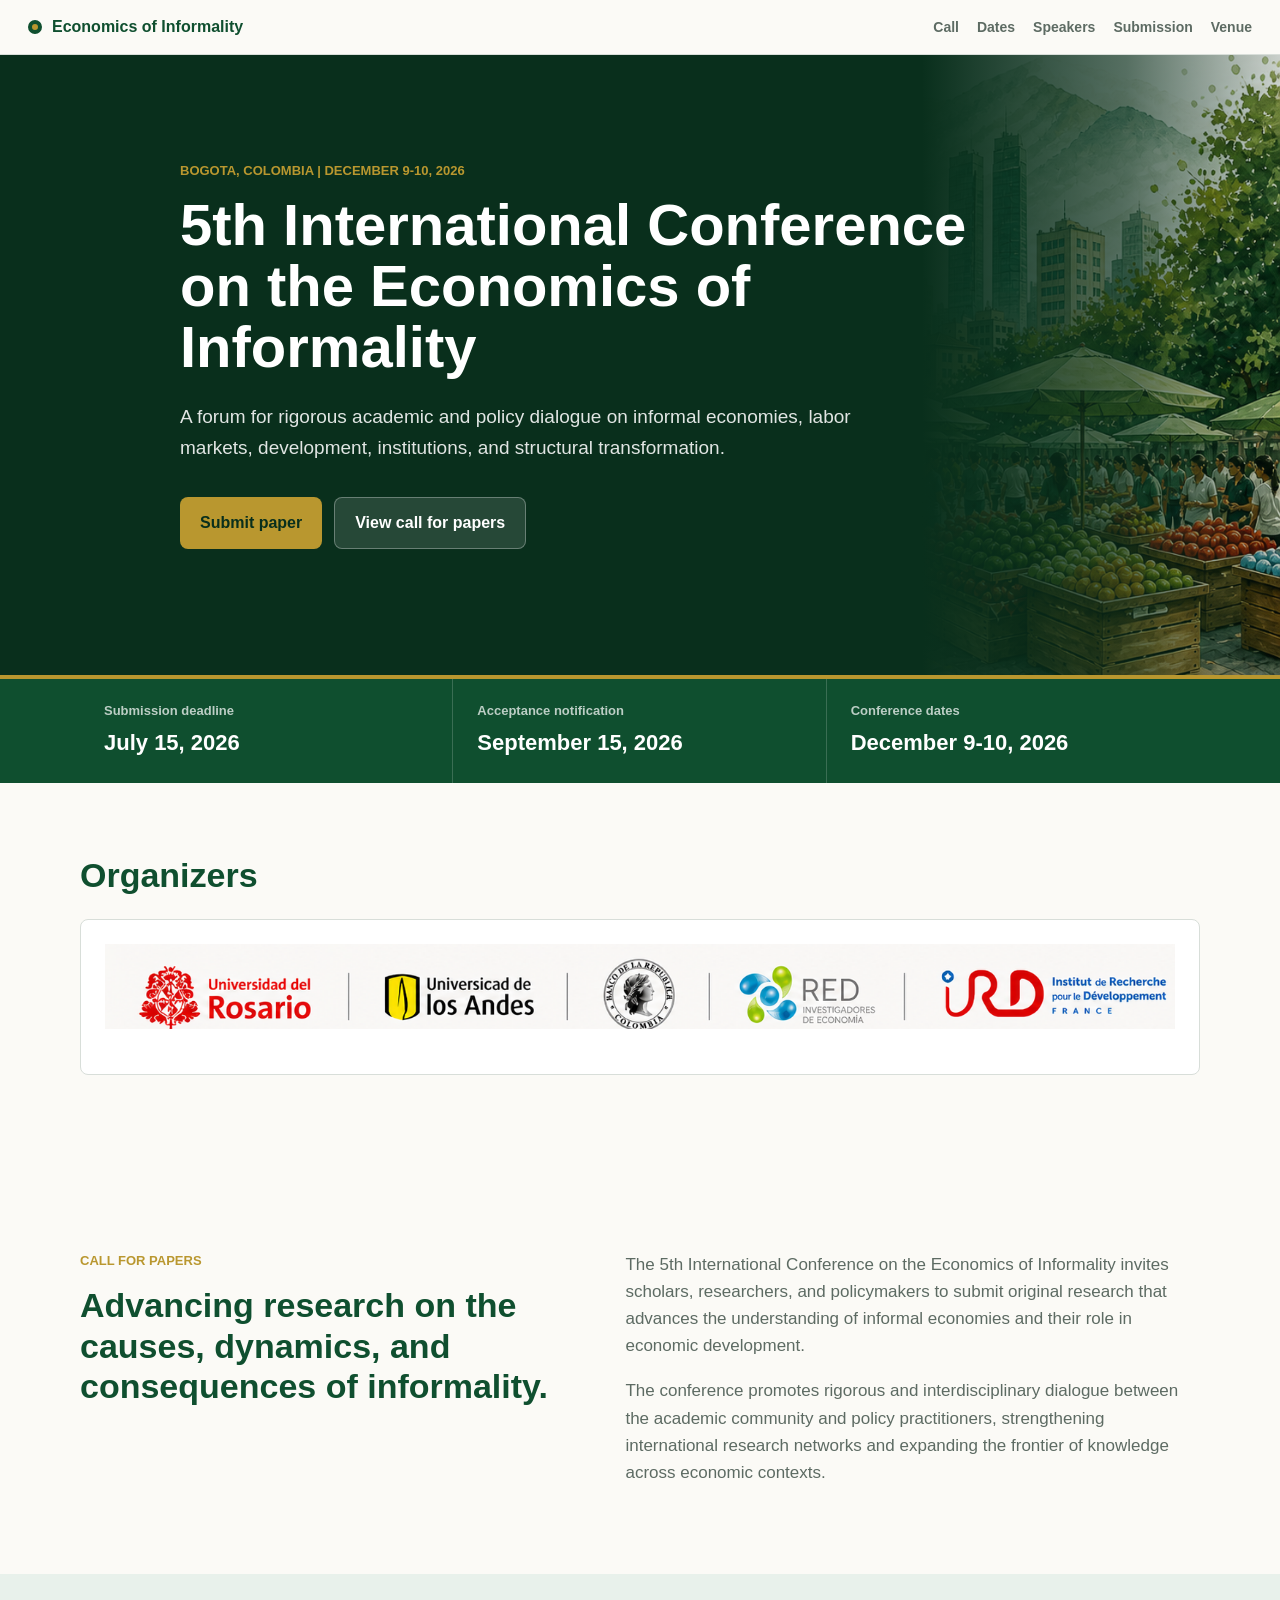
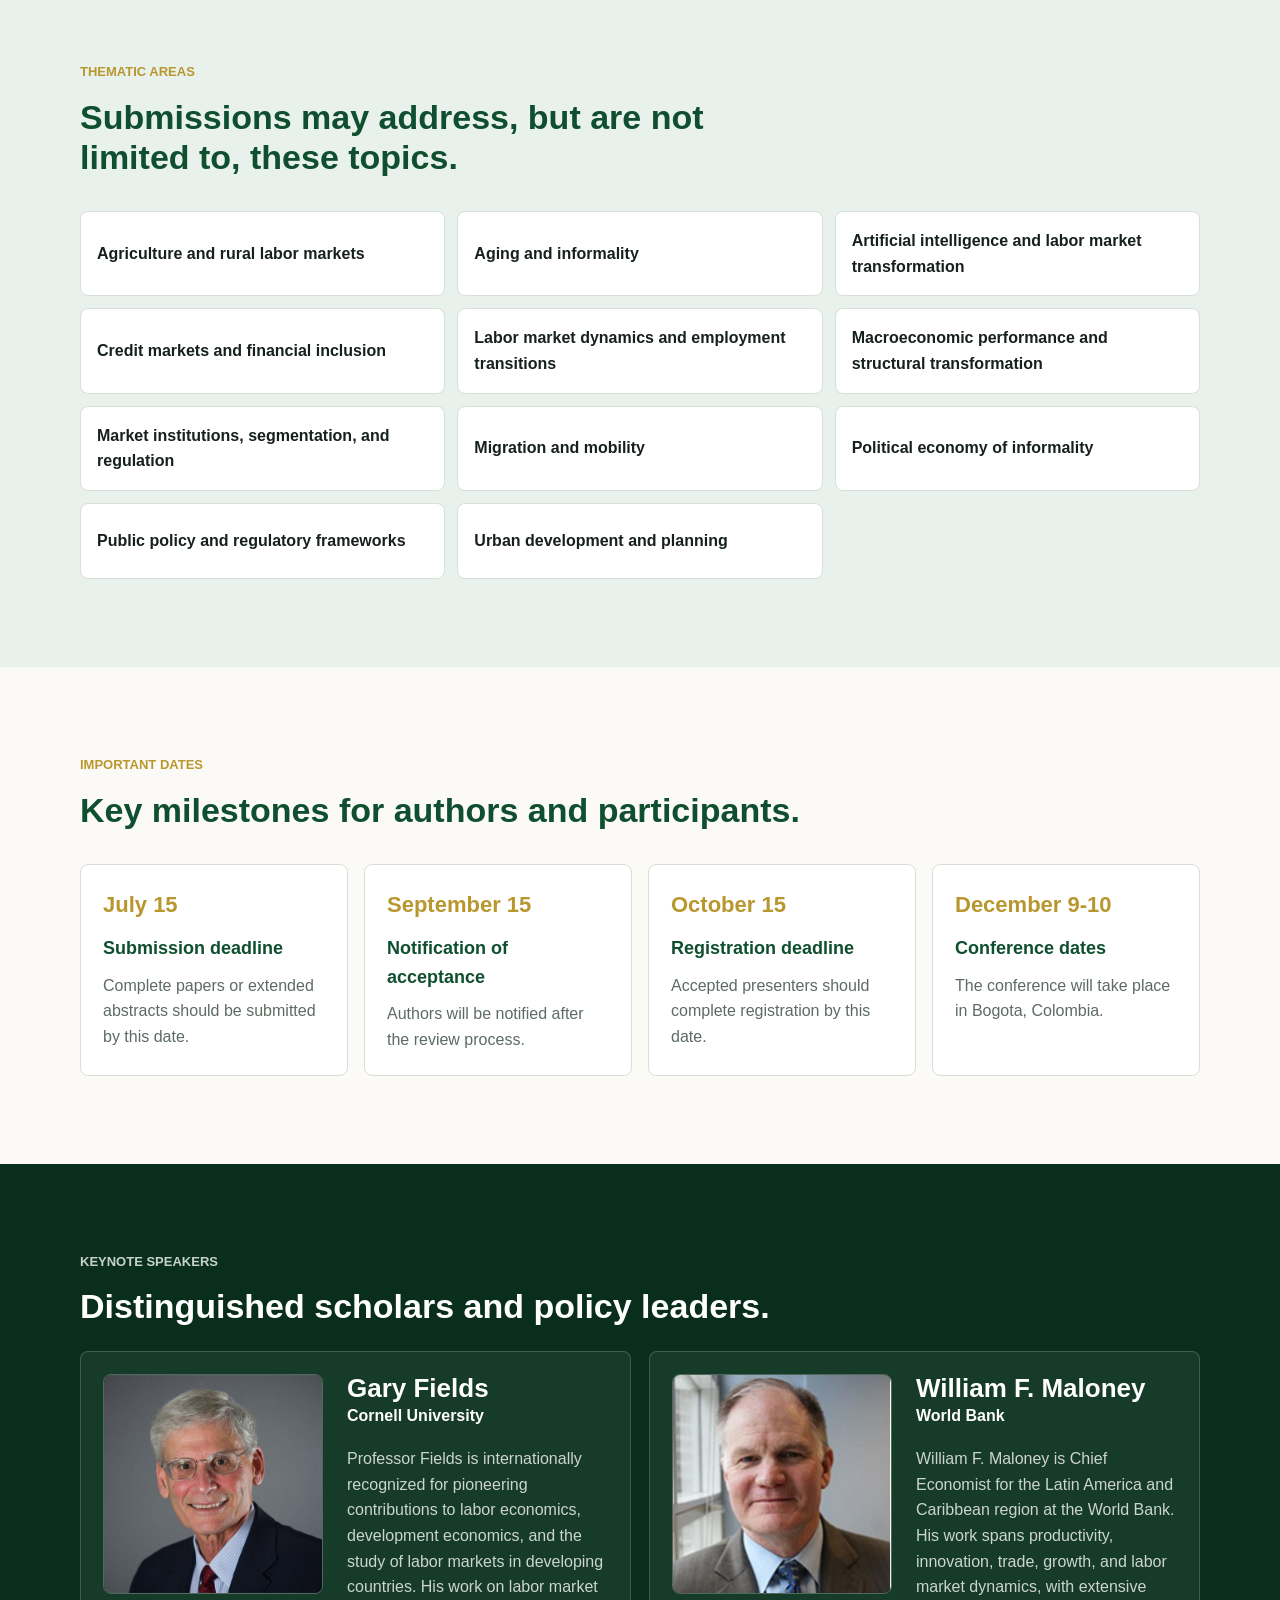
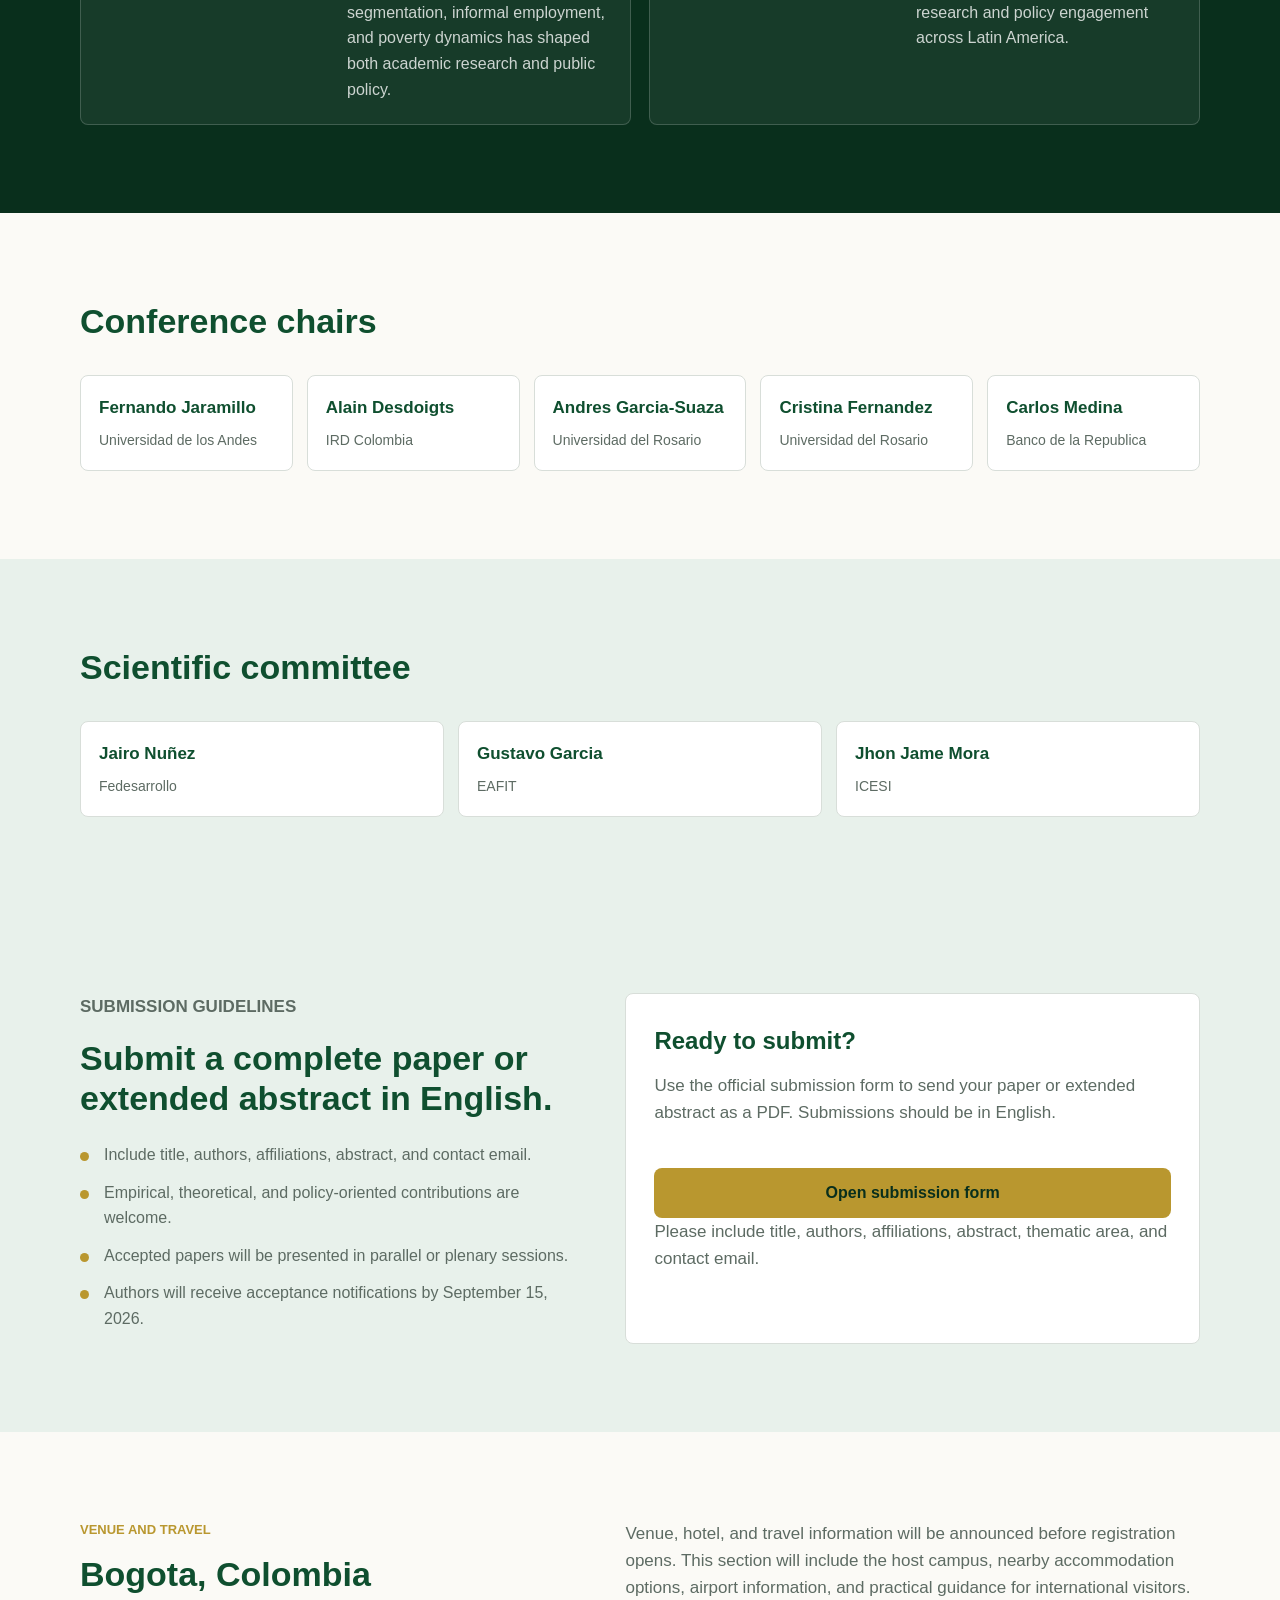
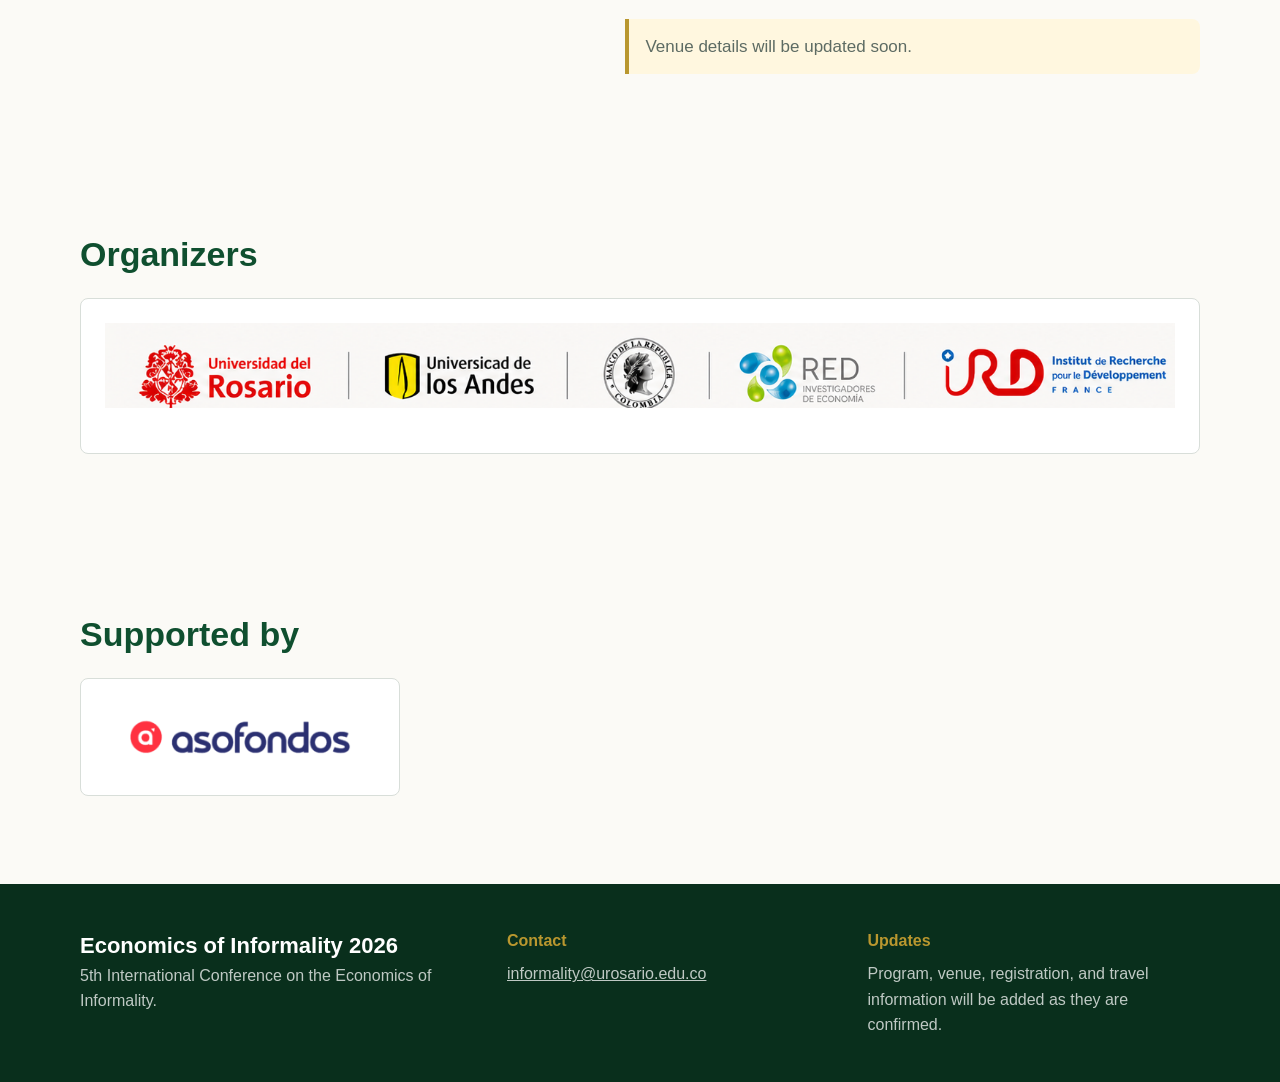
==== index.html @ 8f440fb3 "Update scientific committee" ====
<!doctype html>
<html lang="en">
<head>
  <meta charset="utf-8">
  <meta name="viewport" content="width=device-width, initial-scale=1">
  <title>5th International Conference on the Economics of Informality</title>
  <meta name="description" content="The 5th International Conference on the Economics of Informality will take place in Bogota, Colombia, on December 9-10, 2026. Submissions are open until July 15, 2026.">
  <meta property="og:title" content="5th International Conference on the Economics of Informality">
  <meta property="og:description" content="Bogota, Colombia | December 9-10, 2026 | Submission deadline: July 15, 2026.">
  <meta property="og:type" content="website">
  <meta property="og:image" content="assets/conference-hero.png">
  <link rel="stylesheet" href="styles.css">
</head>
<body>
  <header class="site-header">
    <a class="brand" href="#home" aria-label="Economics of Informality home">
      <span class="brand-mark"></span>
      <span>Economics of Informality</span>
    </a>
    <nav class="site-nav" aria-label="Primary navigation">
      <a href="#call">Call</a>
      <a href="#dates">Dates</a>
      <a href="#keynote">Speakers</a>
      <a href="#submission">Submission</a>
      <a href="#venue">Venue</a>
    </nav>
  </header>

  <main id="home">
    <section class="hero" aria-labelledby="hero-title">
      <img class="hero-image" src="assets/conference-hero.png" alt="Conference visual for the Economics of Informality">
      <div class="hero-overlay"></div>
      <div class="hero-content">
        <p class="eyebrow">Bogota, Colombia | December 9-10, 2026</p>
        <h1 id="hero-title">5th International Conference on the Economics of Informality</h1>
        <p class="hero-copy">A forum for rigorous academic and policy dialogue on informal economies, labor markets, development, institutions, and structural transformation.</p>
        <div class="hero-actions" aria-label="Primary actions">
          <a class="button primary" href="#submission">Submit paper</a>
          <a class="button secondary" href="#call">View call for papers</a>
        </div>
      </div>
    </section>

    <section class="notice-band" aria-label="Submission highlight">
      <div class="container notice-grid">
        <div>
          <strong>Submission deadline</strong>
          <span>July 15, 2026</span>
        </div>
        <div>
          <strong>Acceptance notification</strong>
          <span>September 15, 2026</span>
        </div>
        <div>
          <strong>Conference dates</strong>
          <span>December 9-10, 2026</span>
        </div>
      </div>
    </section>

    <section class="section organizers" aria-labelledby="organizers-title">
      <div class="container">
        <div class="section-heading compact">
          <h2 id="organizers-title">Organizers</h2>
        </div>
        <img src="assets/partner-logos.png" alt="Universidad del Rosario, Universidad de los Andes, Banco de la Republica, RED Investigadores de Economia, and IRD logos">
      </div>
    </section>

    <section class="section" id="call" aria-labelledby="call-title">
      <div class="container two-column">
        <div>
          <p class="section-kicker">Call for papers</p>
          <h2 id="call-title">Advancing research on the causes, dynamics, and consequences of informality.</h2>
        </div>
        <div class="section-copy">
          <p>The 5th International Conference on the Economics of Informality invites scholars, researchers, and policymakers to submit original research that advances the understanding of informal economies and their role in economic development.</p>
          <p>The conference promotes rigorous and interdisciplinary dialogue between the academic community and policy practitioners, strengthening international research networks and expanding the frontier of knowledge across economic contexts.</p>
        </div>
      </div>
    </section>

    <section class="section soft" aria-labelledby="topics-title">
      <div class="container">
        <div class="section-heading">
          <p class="section-kicker">Thematic areas</p>
          <h2 id="topics-title">Submissions may address, but are not limited to, these topics.</h2>
        </div>
        <div class="topic-grid">
          <span>Agriculture and rural labor markets</span>
          <span>Aging and informality</span>
          <span>Artificial intelligence and labor market transformation</span>
          <span>Credit markets and financial inclusion</span>
          <span>Labor market dynamics and employment transitions</span>
          <span>Macroeconomic performance and structural transformation</span>
          <span>Market institutions, segmentation, and regulation</span>
          <span>Migration and mobility</span>
          <span>Political economy of informality</span>
          <span>Public policy and regulatory frameworks</span>
          <span>Urban development and planning</span>
        </div>
      </div>
    </section>

    <section class="section" id="dates" aria-labelledby="dates-title">
      <div class="container">
        <div class="section-heading">
          <p class="section-kicker">Important dates</p>
          <h2 id="dates-title">Key milestones for authors and participants.</h2>
        </div>
        <div class="date-grid">
          <article class="date-card">
            <span>July 15</span>
            <h3>Submission deadline</h3>
            <p>Complete papers or extended abstracts should be submitted by this date.</p>
          </article>
          <article class="date-card">
            <span>September 15</span>
            <h3>Notification of acceptance</h3>
            <p>Authors will be notified after the review process.</p>
          </article>
          <article class="date-card">
            <span>October 15</span>
            <h3>Registration deadline</h3>
            <p>Accepted presenters should complete registration by this date.</p>
          </article>
          <article class="date-card">
            <span>December 9-10</span>
            <h3>Conference dates</h3>
            <p>The conference will take place in Bogota, Colombia.</p>
          </article>
        </div>
      </div>
    </section>

    <section class="section split-band" id="keynote" aria-labelledby="keynote-title">
      <div class="container">
        <div class="section-heading compact">
          <p class="section-kicker">Keynote speakers</p>
          <h2 id="keynote-title">Distinguished scholars and policy leaders.</h2>
        </div>
        <div class="speaker-grid">
          <article class="speaker-card">
            <img src="assets/gary-fields.jpg" alt="Professor Gary Fields">
            <div>
              <h3>Gary Fields</h3>
              <p class="role">Cornell University</p>
              <p>Professor Fields is internationally recognized for pioneering contributions to labor economics, development economics, and the study of labor markets in developing countries. His work on labor market segmentation, informal employment, and poverty dynamics has shaped both academic research and public policy.</p>
            </div>
          </article>
          <article class="speaker-card">
            <img src="assets/william-maloney.jpg" alt="William F. Maloney">
            <div>
              <h3>William F. Maloney</h3>
              <p class="role">World Bank</p>
              <p>William F. Maloney is Chief Economist for the Latin America and Caribbean region at the World Bank. His work spans productivity, innovation, trade, growth, and labor market dynamics, with extensive research and policy engagement across Latin America.</p>
            </div>
          </article>
        </div>
      </div>
    </section>

    <section class="section" aria-labelledby="chairs-title">
      <div class="container">
        <div class="section-heading">
          <h2 id="chairs-title">Conference chairs</h2>
        </div>
        <div class="chair-grid">
          <article>
            <h3>Fernando Jaramillo</h3>
            <p>Universidad de los Andes</p>
          </article>
          <article>
            <h3>Alain Desdoigts</h3>
            <p>IRD Colombia</p>
          </article>
          <article>
            <h3>Andres Garcia-Suaza</h3>
            <p>Universidad del Rosario</p>
          </article>
          <article>
            <h3>Cristina Fernandez</h3>
            <p>Universidad del Rosario</p>
          </article>
          <article>
            <h3>Carlos Medina</h3>
            <p>Banco de la Republica</p>
          </article>
        </div>
      </div>
    </section>

    <section class="section soft" aria-labelledby="committee-title">
      <div class="container">
        <div class="section-heading">
          <h2 id="committee-title">Scientific committee</h2>
        </div>
        <div class="committee-grid">
          <article>
            <h3>Jairo Nuñez</h3>
            <p>Fedesarrollo</p>
          </article>
          <article>
            <h3>Gustavo Garcia</h3>
            <p>EAFIT</p>
          </article>
          <article>
            <h3>Jhon Jame Mora</h3>
            <p>ICESI</p>
          </article>
        </div>
      </div>
    </section>

    <section class="section soft" id="submission" aria-labelledby="submission-title">
      <div class="container submission-layout">
        <div>
          <p class="section-kicker">Submission guidelines</p>
          <h2 id="submission-title">Submit a complete paper or extended abstract in English.</h2>
          <ul class="check-list">
            <li>Include title, authors, affiliations, abstract, and contact email.</li>
            <li>Empirical, theoretical, and policy-oriented contributions are welcome.</li>
            <li>Accepted papers will be presented in parallel or plenary sessions.</li>
            <li>Authors will receive acceptance notifications by September 15, 2026.</li>
          </ul>
        </div>
        <aside class="submission-panel" aria-label="Submission action">
          <h3>Ready to submit?</h3>
          <p>Use the official submission form to send your paper or extended abstract as a PDF. Submissions should be in English.</p>
          <a class="button primary full" href="https://docs.google.com/forms/d/1aDViVKbEk7ltUBJWR23Qt0Rd3WoLeyf25142Pcir6sg/viewform" target="_blank" rel="noopener">Open submission form</a>
          <p class="submission-note">Please include title, authors, affiliations, abstract, thematic area, and contact email.</p>
        </aside>
      </div>
    </section>

    <section class="section" id="venue" aria-labelledby="venue-title">
      <div class="container two-column">
        <div>
          <p class="section-kicker">Venue and travel</p>
          <h2 id="venue-title">Bogota, Colombia</h2>
        </div>
        <div class="section-copy">
          <p>Venue, hotel, and travel information will be announced before registration opens. This section will include the host campus, nearby accommodation options, airport information, and practical guidance for international visitors.</p>
          <p class="launch-note">Venue details will be updated soon.</p>
        </div>
      </div>
    </section>

    <section class="section organizers" aria-labelledby="organizers-footer-title">
      <div class="container">
        <div class="section-heading compact">
          <h2 id="organizers-footer-title">Organizers</h2>
        </div>
        <img src="assets/partner-logos.png" alt="Universidad del Rosario, Universidad de los Andes, Banco de la Republica, RED Investigadores de Economia, and IRD logos">
      </div>
    </section>

    <section class="section partners" aria-labelledby="partners-title">
      <div class="container">
        <div class="section-heading compact">
          <h2 id="partners-title">Supported by</h2>
        </div>
        <div class="support-logo">
          <img src="assets/asofondos.png" alt="Asofondos logo">
        </div>
      </div>
    </section>
  </main>

  <footer class="site-footer">
    <div class="container footer-grid">
      <div>
        <h2>Economics of Informality 2026</h2>
        <p>5th International Conference on the Economics of Informality.</p>
      </div>
      <div>
        <strong>Contact</strong>
        <p><a href="mailto:informality@urosario.edu.co">informality@urosario.edu.co</a></p>
      </div>
      <div>
        <strong>Updates</strong>
        <p>Program, venue, registration, and travel information will be added as they are confirmed.</p>
      </div>
    </div>
  </footer>
</body>
</html>
---- styles.css ----
:root {
  --green: #0f4f2f;
  --green-dark: #092f1c;
  --green-soft: #e8f1eb;
  --gold: #b9972f;
  --ink: #17211b;
  --muted: #5d6b63;
  --paper: #fbfaf6;
  --white: #ffffff;
  --line: #d8ded9;
  --blue: #234f68;
}

*,
*::before,
*::after {
  box-sizing: border-box;
}

html {
  scroll-behavior: smooth;
}

body {
  margin: 0;
  font-family: Arial, Helvetica, sans-serif;
  background: var(--paper);
  color: var(--ink);
  line-height: 1.6;
}

img {
  max-width: 100%;
  display: block;
}

a {
  color: inherit;
}

.container {
  width: min(1120px, calc(100% - 40px));
  margin: 0 auto;
}

.site-header {
  position: sticky;
  top: 0;
  z-index: 10;
  display: flex;
  justify-content: space-between;
  align-items: center;
  gap: 24px;
  padding: 14px 28px;
  background: rgba(251, 250, 246, 0.96);
  border-bottom: 1px solid var(--line);
  backdrop-filter: blur(14px);
}

.brand {
  display: inline-flex;
  align-items: center;
  gap: 10px;
  font-weight: 800;
  text-decoration: none;
  color: var(--green);
}

.brand-mark {
  width: 14px;
  height: 14px;
  background: var(--gold);
  border: 4px solid var(--green);
  border-radius: 50%;
}

.site-nav {
  display: flex;
  flex-wrap: wrap;
  justify-content: flex-end;
  gap: 18px;
  font-size: 14px;
  font-weight: 700;
  color: var(--muted);
}

.site-nav a {
  text-decoration: none;
}

.site-nav a:hover {
  color: var(--green);
}

.hero {
  position: relative;
  min-height: 620px;
  display: flex;
  align-items: center;
  overflow: hidden;
  background: var(--green-dark);
}

.hero-image,
.hero-overlay {
  position: absolute;
  inset: 0;
  width: 100%;
  height: 100%;
}

.hero-image {
  object-fit: cover;
  object-position: right center;
  left: auto;
  width: 48%;
  opacity: 0.94;
}

.hero-overlay {
  background: linear-gradient(90deg, rgba(9, 47, 28, 1) 0%, rgba(9, 47, 28, 1) 72%, rgba(9, 47, 28, 0.66) 88%, rgba(9, 47, 28, 0.14) 100%);
}

.hero-content {
  position: relative;
  width: min(920px, calc(100% - 40px));
  margin: 0 auto;
  color: var(--white);
  padding: 76px 0 96px;
}

.eyebrow,
.section-kicker {
  margin: 0 0 14px;
  color: var(--gold);
  font-size: 13px;
  font-weight: 800;
  text-transform: uppercase;
}

.hero h1 {
  max-width: 820px;
  margin: 0;
  font-size: 58px;
  line-height: 1.05;
  font-weight: 900;
}

.hero-copy {
  max-width: 680px;
  margin: 24px 0 0;
  font-size: 19px;
  color: rgba(255, 255, 255, 0.88);
}

.hero-actions {
  display: flex;
  flex-wrap: wrap;
  gap: 12px;
  margin-top: 34px;
}

.button {
  display: inline-flex;
  justify-content: center;
  align-items: center;
  min-height: 46px;
  padding: 12px 20px;
  border-radius: 8px;
  font-weight: 800;
  text-decoration: none;
}

.button.primary {
  background: var(--gold);
  color: var(--green-dark);
}

.button.secondary {
  background: rgba(255, 255, 255, 0.12);
  color: var(--white);
  border: 1px solid rgba(255, 255, 255, 0.3);
}

.button.full {
  width: 100%;
}

.notice-band {
  background: var(--green);
  color: var(--white);
  border-top: 4px solid var(--gold);
}

.notice-grid {
  display: grid;
  grid-template-columns: repeat(3, 1fr);
}

.notice-grid div {
  padding: 22px 24px;
  border-right: 1px solid rgba(255, 255, 255, 0.18);
}

.notice-grid div:last-child {
  border-right: 0;
}

.notice-grid strong,
.notice-grid span {
  display: block;
}

.notice-grid strong {
  font-size: 13px;
  color: rgba(255, 255, 255, 0.72);
}

.notice-grid span {
  margin-top: 4px;
  font-size: 22px;
  font-weight: 900;
}

.section {
  padding: 88px 0;
}

.section.soft {
  background: var(--green-soft);
}

.two-column,
.submission-layout {
  display: grid;
  grid-template-columns: minmax(0, 0.92fr) minmax(0, 1.08fr);
  gap: 56px;
  align-items: start;
}

.section h2 {
  margin: 0;
  color: var(--green);
  font-size: 34px;
  line-height: 1.18;
}

.section-copy p,
.submission-layout p {
  margin: 0 0 18px;
  color: var(--muted);
  font-size: 17px;
}

.section-copy p:last-child,
.submission-layout p:last-child {
  margin-bottom: 0;
}

.section-heading {
  max-width: 720px;
  margin-bottom: 34px;
}

.section-heading.compact {
  margin-bottom: 24px;
}

.topic-grid {
  display: grid;
  grid-template-columns: repeat(3, 1fr);
  gap: 12px;
}

.topic-grid span,
.chair-grid article,
.committee-grid article,
.date-card,
.submission-panel {
  background: var(--white);
  border: 1px solid var(--line);
  border-radius: 8px;
}

.topic-grid span {
  min-height: 76px;
  display: flex;
  align-items: center;
  padding: 16px;
  font-weight: 700;
}

.date-grid {
  display: grid;
  grid-template-columns: repeat(4, 1fr);
  gap: 16px;
}

.date-card {
  padding: 22px;
}

.date-card span {
  display: block;
  color: var(--gold);
  font-size: 22px;
  font-weight: 900;
}

.date-card h3 {
  margin: 12px 0 10px;
  color: var(--green);
  font-size: 18px;
}

.date-card p {
  margin: 0;
  color: var(--muted);
}

.split-band {
  background: var(--green-dark);
  color: var(--white);
}

.split-band h2,
.split-band .role {
  color: var(--white);
}

.split-band p {
  color: rgba(255, 255, 255, 0.78);
}

.role {
  margin: 8px 0 20px;
  color: var(--blue);
  font-weight: 800;
}

.speaker-grid {
  display: grid;
  grid-template-columns: repeat(2, 1fr);
  gap: 18px;
}

.speaker-card {
  display: grid;
  grid-template-columns: 220px minmax(0, 1fr);
  gap: 24px;
  align-items: start;
  padding: 22px;
  border: 1px solid rgba(255, 255, 255, 0.18);
  border-radius: 8px;
  background: rgba(255, 255, 255, 0.06);
}

.speaker-card img {
  width: 100%;
  aspect-ratio: 1;
  object-fit: cover;
  border-radius: 8px;
  border: 1px solid rgba(255, 255, 255, 0.24);
}

.speaker-card h3 {
  margin: 0;
  color: var(--white);
  font-size: 26px;
  line-height: 1.12;
}

.speaker-card p {
  margin: 0 0 18px;
  color: rgba(255, 255, 255, 0.78);
  font-size: 16px;
}

.speaker-card p:last-child {
  margin-bottom: 0;
}

.chair-grid {
  display: grid;
  grid-template-columns: repeat(5, 1fr);
  gap: 14px;
}

.committee-grid {
  display: grid;
  grid-template-columns: repeat(3, 1fr);
  gap: 14px;
}

.chair-grid article,
.committee-grid article {
  padding: 18px;
}

.chair-grid h3,
.committee-grid h3 {
  margin: 0 0 8px;
  color: var(--green);
  font-size: 17px;
}

.chair-grid p,
.committee-grid p {
  margin: 0;
  color: var(--muted);
  font-size: 14px;
}

.check-list {
  margin: 24px 0 0;
  padding: 0;
  list-style: none;
}

.check-list li {
  position: relative;
  padding-left: 24px;
  margin-bottom: 12px;
  color: var(--muted);
}

.check-list li::before {
  content: "";
  position: absolute;
  left: 0;
  top: 10px;
  width: 9px;
  height: 9px;
  background: var(--gold);
  border-radius: 50%;
}

.submission-panel {
  padding: 28px;
  align-self: stretch;
}

.submission-panel h3 {
  margin: 0 0 12px;
  color: var(--green);
  font-size: 24px;
}

.submission-panel .button {
  margin-top: 24px;
}

.submission-note {
  margin-top: 16px;
  font-size: 14px;
  color: var(--muted);
}

.launch-note {
  padding: 14px 16px;
  background: #fff7df;
  border-left: 4px solid var(--gold);
  border-radius: 0 8px 8px 0;
  color: #694f13;
}

.organizers,
.partners {
  padding-top: 72px;
}

.organizers img,
.partners img {
  width: 100%;
  border: 1px solid var(--line);
  border-radius: 8px;
  background: var(--white);
  padding: 24px;
}

.support-logo {
  width: min(320px, 100%);
  border: 1px solid var(--line);
  border-radius: 8px;
  background: var(--white);
  padding: 24px 30px;
}

.support-logo img {
  width: 100%;
  border: 0;
  padding: 0;
}

.site-footer {
  background: var(--green-dark);
  color: var(--white);
  padding: 44px 0;
}

.footer-grid {
  display: grid;
  grid-template-columns: 1.2fr 1fr 1fr;
  gap: 28px;
}

.site-footer h2,
.site-footer p {
  margin: 0;
}

.site-footer h2 {
  font-size: 22px;
}

.site-footer strong {
  display: block;
  margin-bottom: 8px;
  color: var(--gold);
}

.site-footer p {
  color: rgba(255, 255, 255, 0.74);
}

@media (max-width: 900px) {
  .site-header {
    align-items: flex-start;
    flex-direction: column;
  }

  .site-nav {
    justify-content: flex-start;
  }

  .hero {
    min-height: 570px;
  }

  .hero-image {
    width: 100%;
    opacity: 0.38;
  }

  .hero-overlay {
    background: rgba(9, 47, 28, 0.86);
  }

  .hero h1 {
    font-size: 42px;
  }

  .two-column,
  .submission-layout,
  .footer-grid {
    grid-template-columns: 1fr;
  }

  .notice-grid,
  .date-grid,
  .topic-grid,
  .speaker-grid,
  .committee-grid,
  .chair-grid {
    grid-template-columns: repeat(2, 1fr);
  }
}

@media (max-width: 620px) {
  .container,
  .hero-content {
    width: min(100% - 28px, 1120px);
  }

  .site-header {
    padding: 12px 14px;
  }

  .site-nav {
    gap: 11px;
    font-size: 13px;
  }

  .hero {
    min-height: 600px;
  }

  .hero h1 {
    font-size: 34px;
  }

  .hero-copy {
    font-size: 17px;
  }

  .hero-actions,
  .button {
    width: 100%;
  }

  .section {
    padding: 60px 0;
  }

  .section h2 {
    font-size: 28px;
  }

  .notice-grid,
  .date-grid,
  .topic-grid,
  .speaker-grid,
  .committee-grid,
  .chair-grid {
    grid-template-columns: 1fr;
  }

  .speaker-card {
    grid-template-columns: 1fr;
  }

  .notice-grid div {
    border-right: 0;
    border-bottom: 1px solid rgba(255, 255, 255, 0.18);
  }

  .notice-grid div:last-child {
    border-bottom: 0;
  }
}
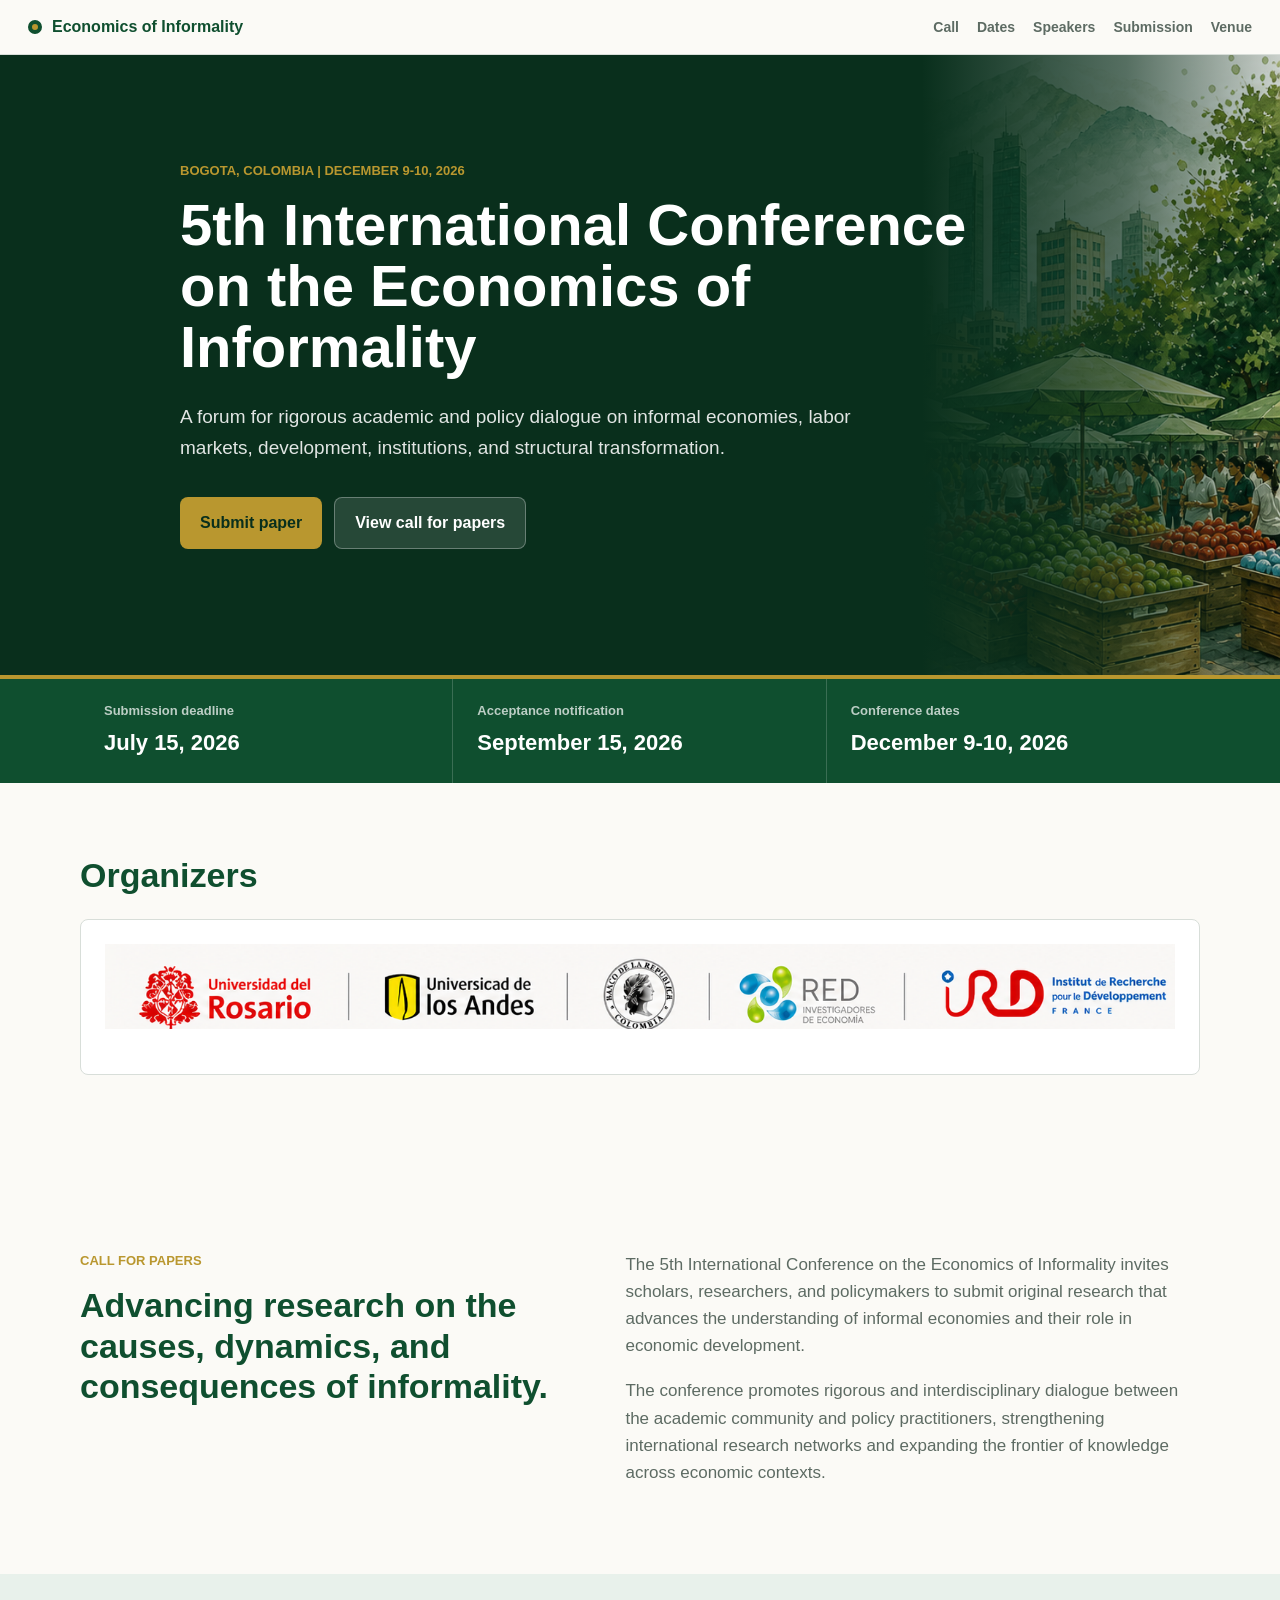
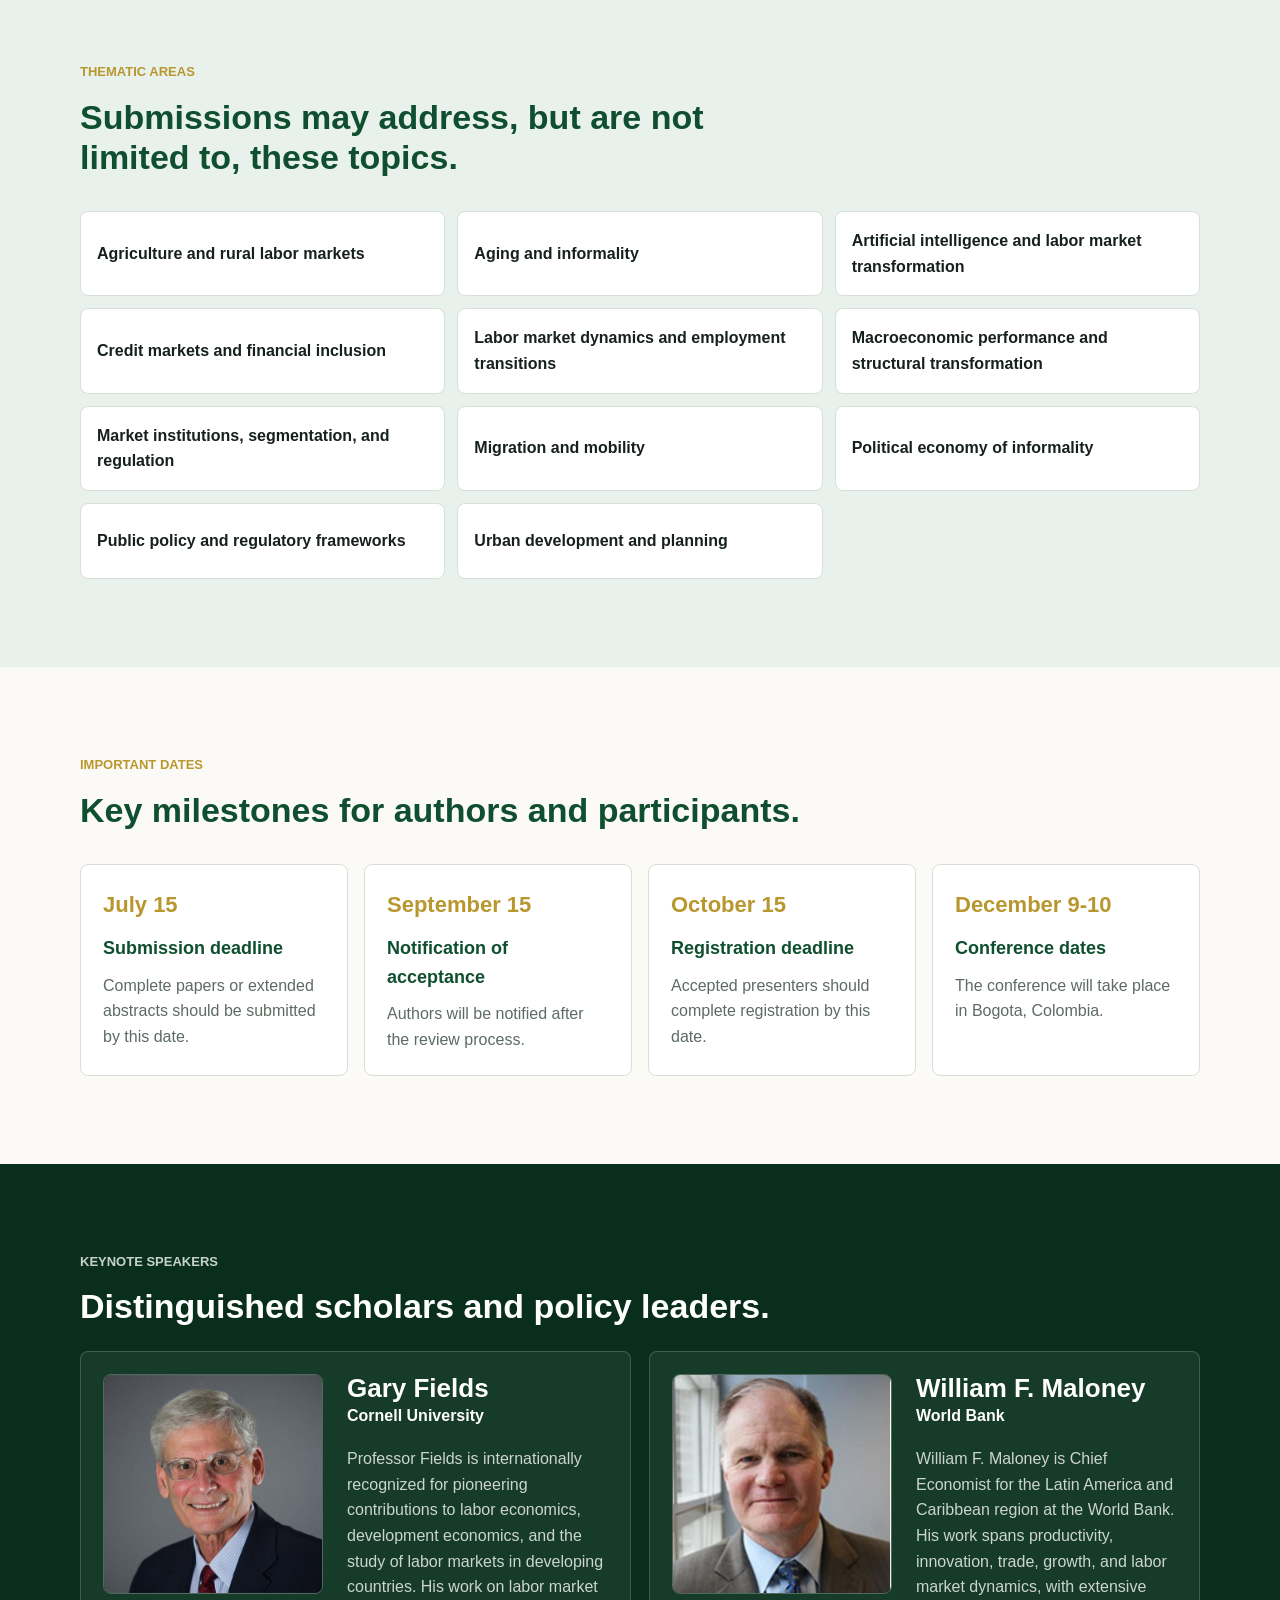
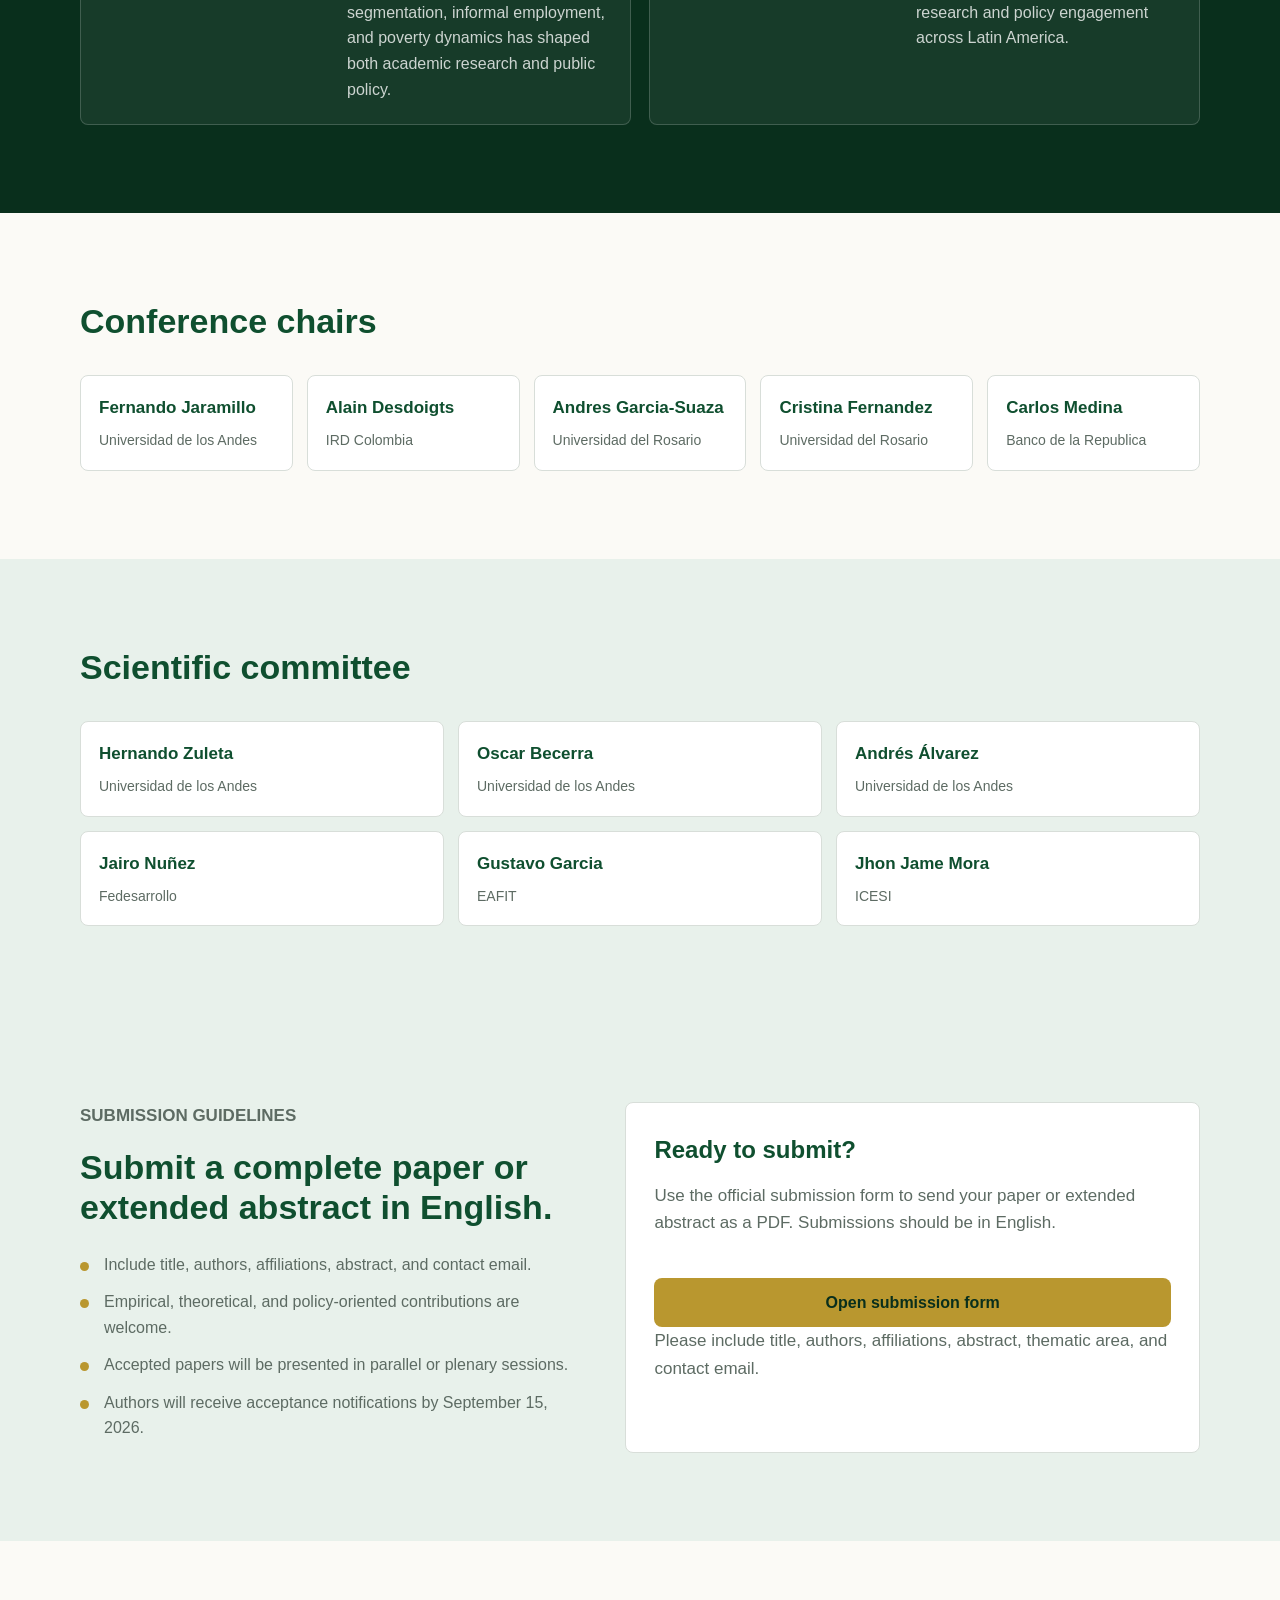
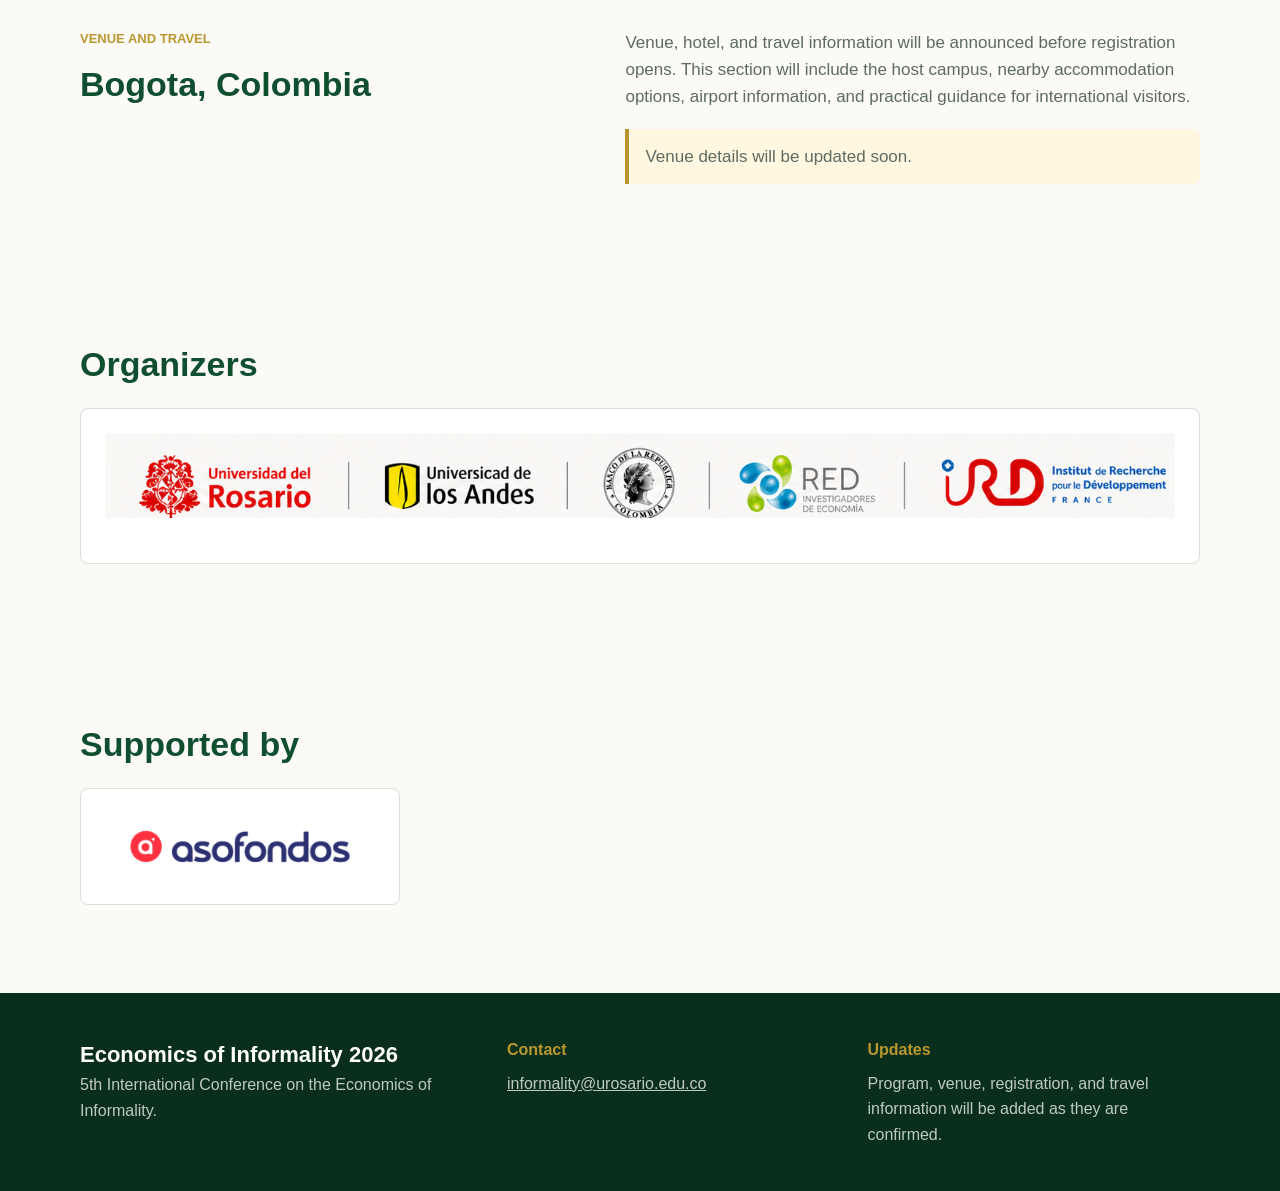
==== commit b0d451e2: "Keep existing scientific committee members" ====
--- a/index.html
+++ b/index.html
@@ -197,6 +197,18 @@
         </div>
         <div class="committee-grid">
           <article>
+            <h3>Hernando Zuleta</h3>
+            <p>Universidad de los Andes</p>
+          </article>
+          <article>
+            <h3>Oscar Becerra</h3>
+            <p>Universidad de los Andes</p>
+          </article>
+          <article>
+            <h3>Andrés Álvarez</h3>
+            <p>Universidad de los Andes</p>
+          </article>
+          <article>
             <h3>Jairo Nuñez</h3>
             <p>Fedesarrollo</p>
           </article>
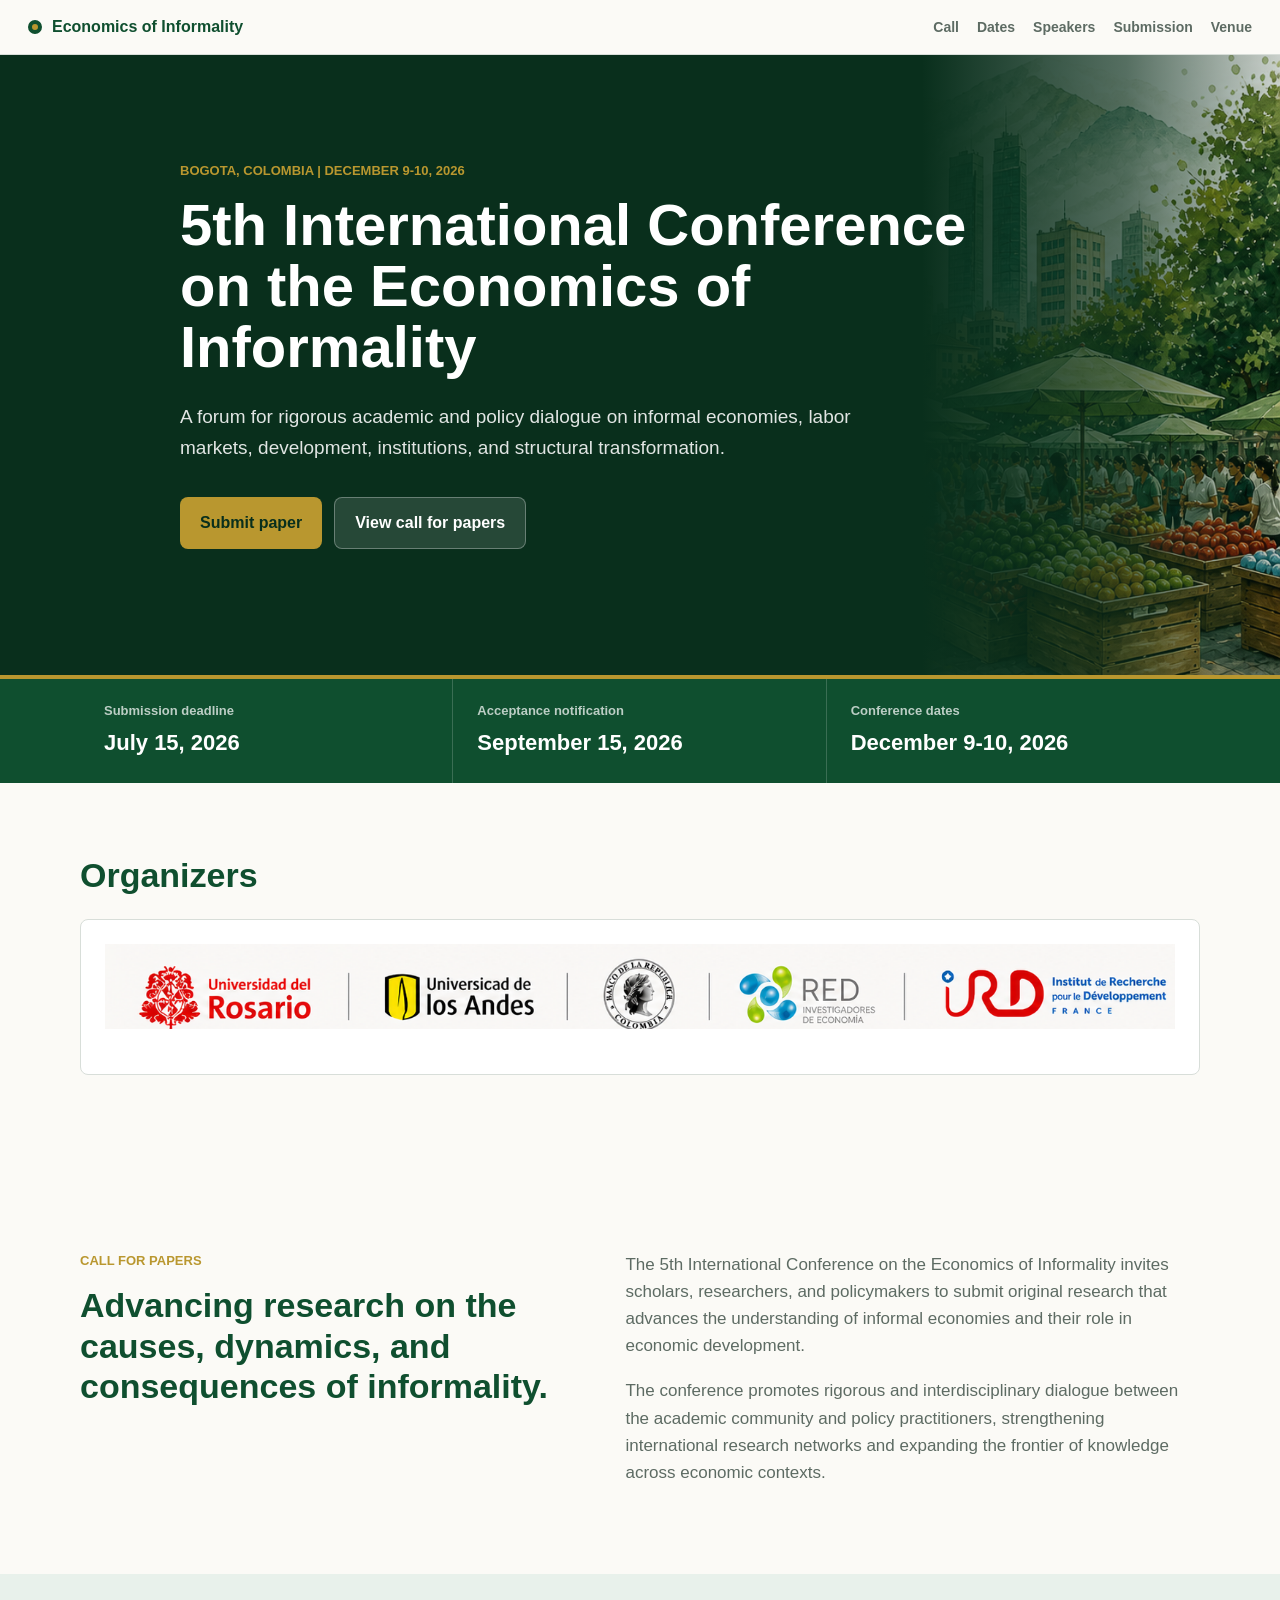
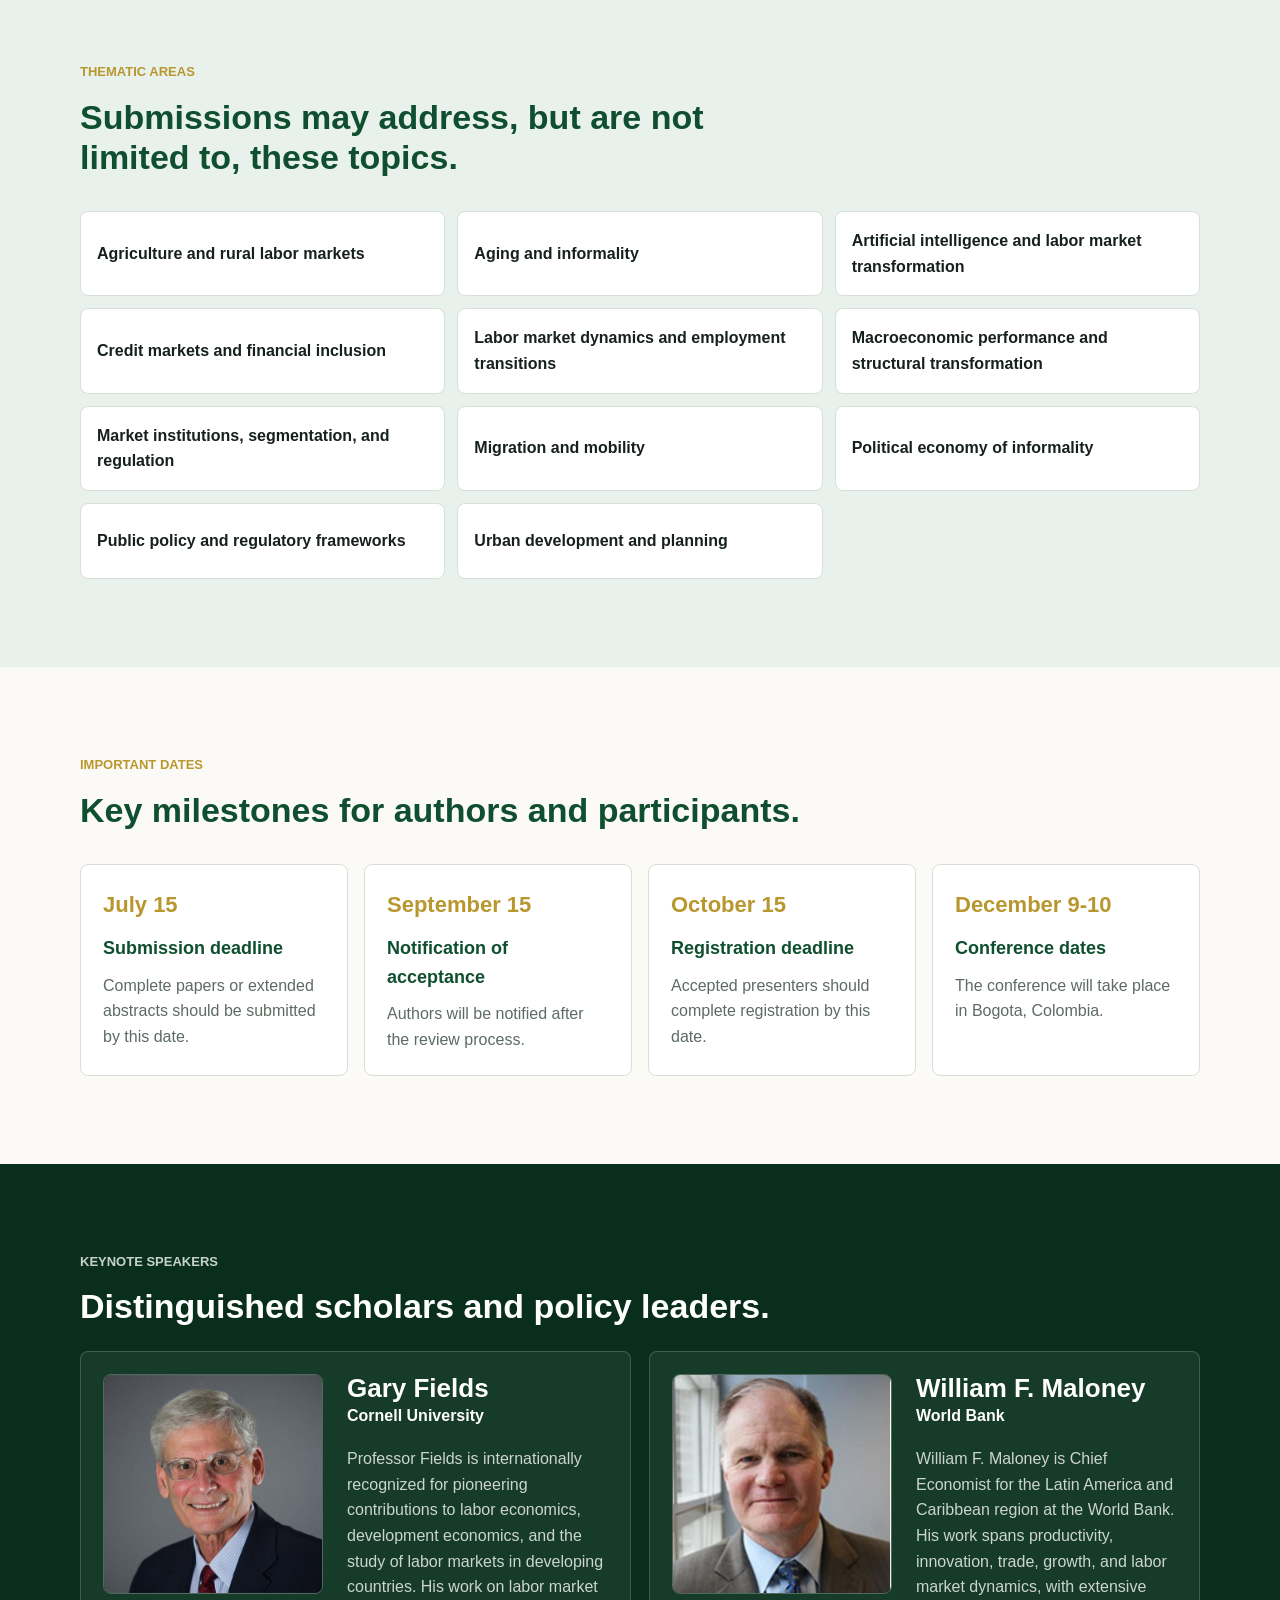
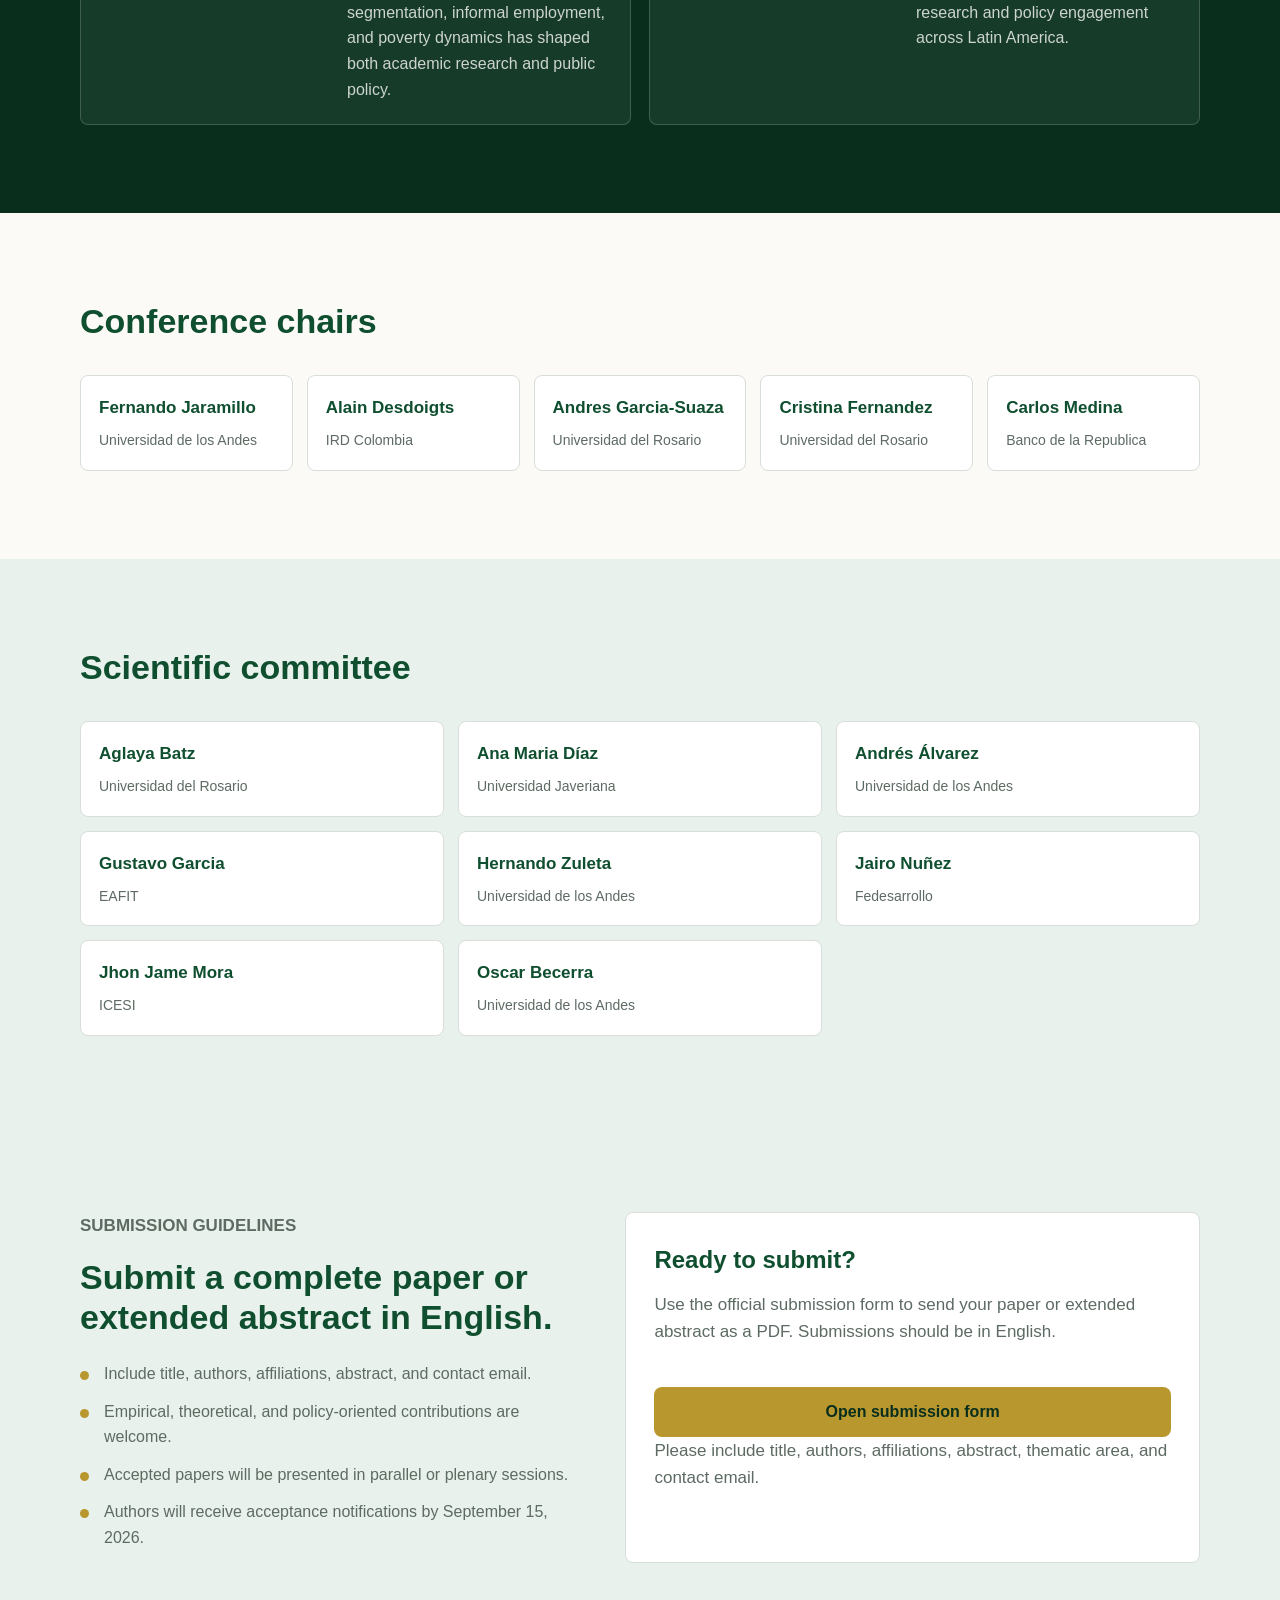
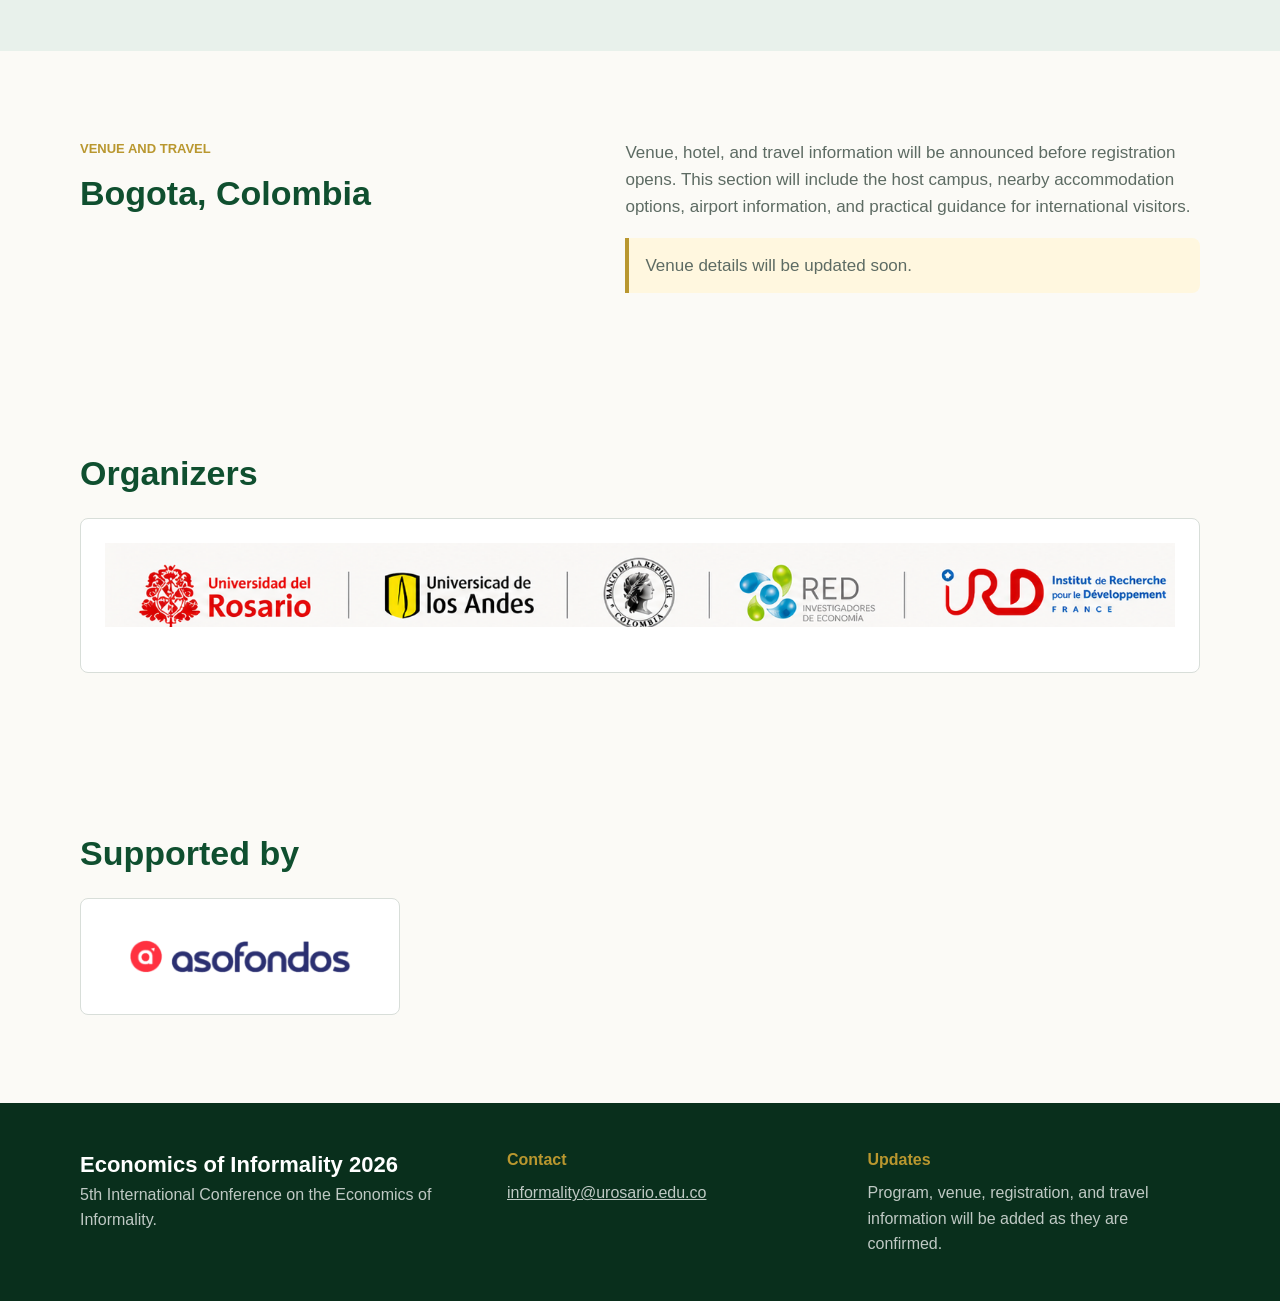
==== commit bb6dc2c4: "Expand and sort scientific committee" ====
--- a/index.html
+++ b/index.html
@@ -197,28 +197,36 @@
         </div>
         <div class="committee-grid">
           <article>
+            <h3>Aglaya Batz</h3>
+            <p>Universidad del Rosario</p>
+          </article>
+          <article>
+            <h3>Ana Maria Díaz</h3>
+            <p>Universidad Javeriana</p>
+          </article>
+          <article>
+            <h3>Andrés Álvarez</h3>
+            <p>Universidad de los Andes</p>
+          </article>
+          <article>
+            <h3>Gustavo Garcia</h3>
+            <p>EAFIT</p>
+          </article>
+          <article>
             <h3>Hernando Zuleta</h3>
             <p>Universidad de los Andes</p>
           </article>
           <article>
+            <h3>Jairo Nuñez</h3>
+            <p>Fedesarrollo</p>
+          </article>
+          <article>
+            <h3>Jhon Jame Mora</h3>
+            <p>ICESI</p>
+          </article>
+          <article>
             <h3>Oscar Becerra</h3>
             <p>Universidad de los Andes</p>
-          </article>
-          <article>
-            <h3>Andrés Álvarez</h3>
-            <p>Universidad de los Andes</p>
-          </article>
-          <article>
-            <h3>Jairo Nuñez</h3>
-            <p>Fedesarrollo</p>
-          </article>
-          <article>
-            <h3>Gustavo Garcia</h3>
-            <p>EAFIT</p>
-          </article>
-          <article>
-            <h3>Jhon Jame Mora</h3>
-            <p>ICESI</p>
           </article>
         </div>
       </div>
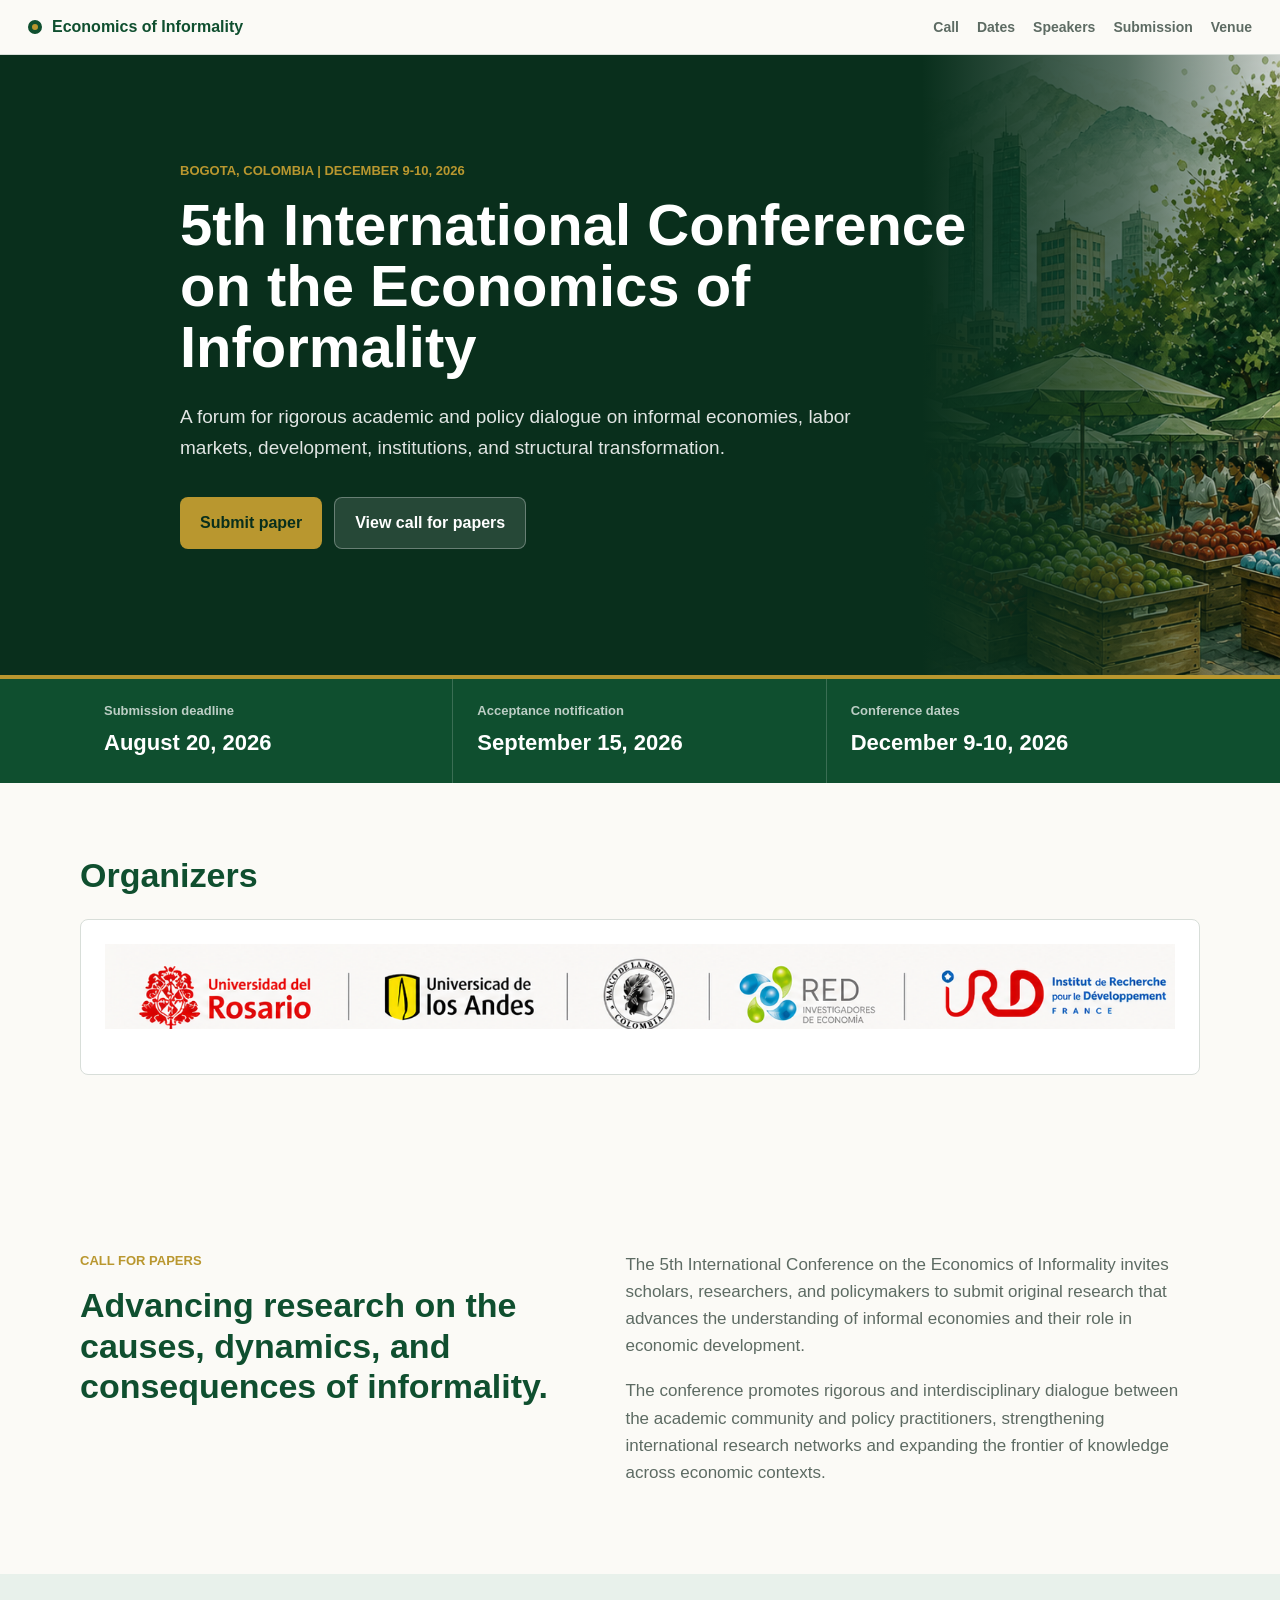
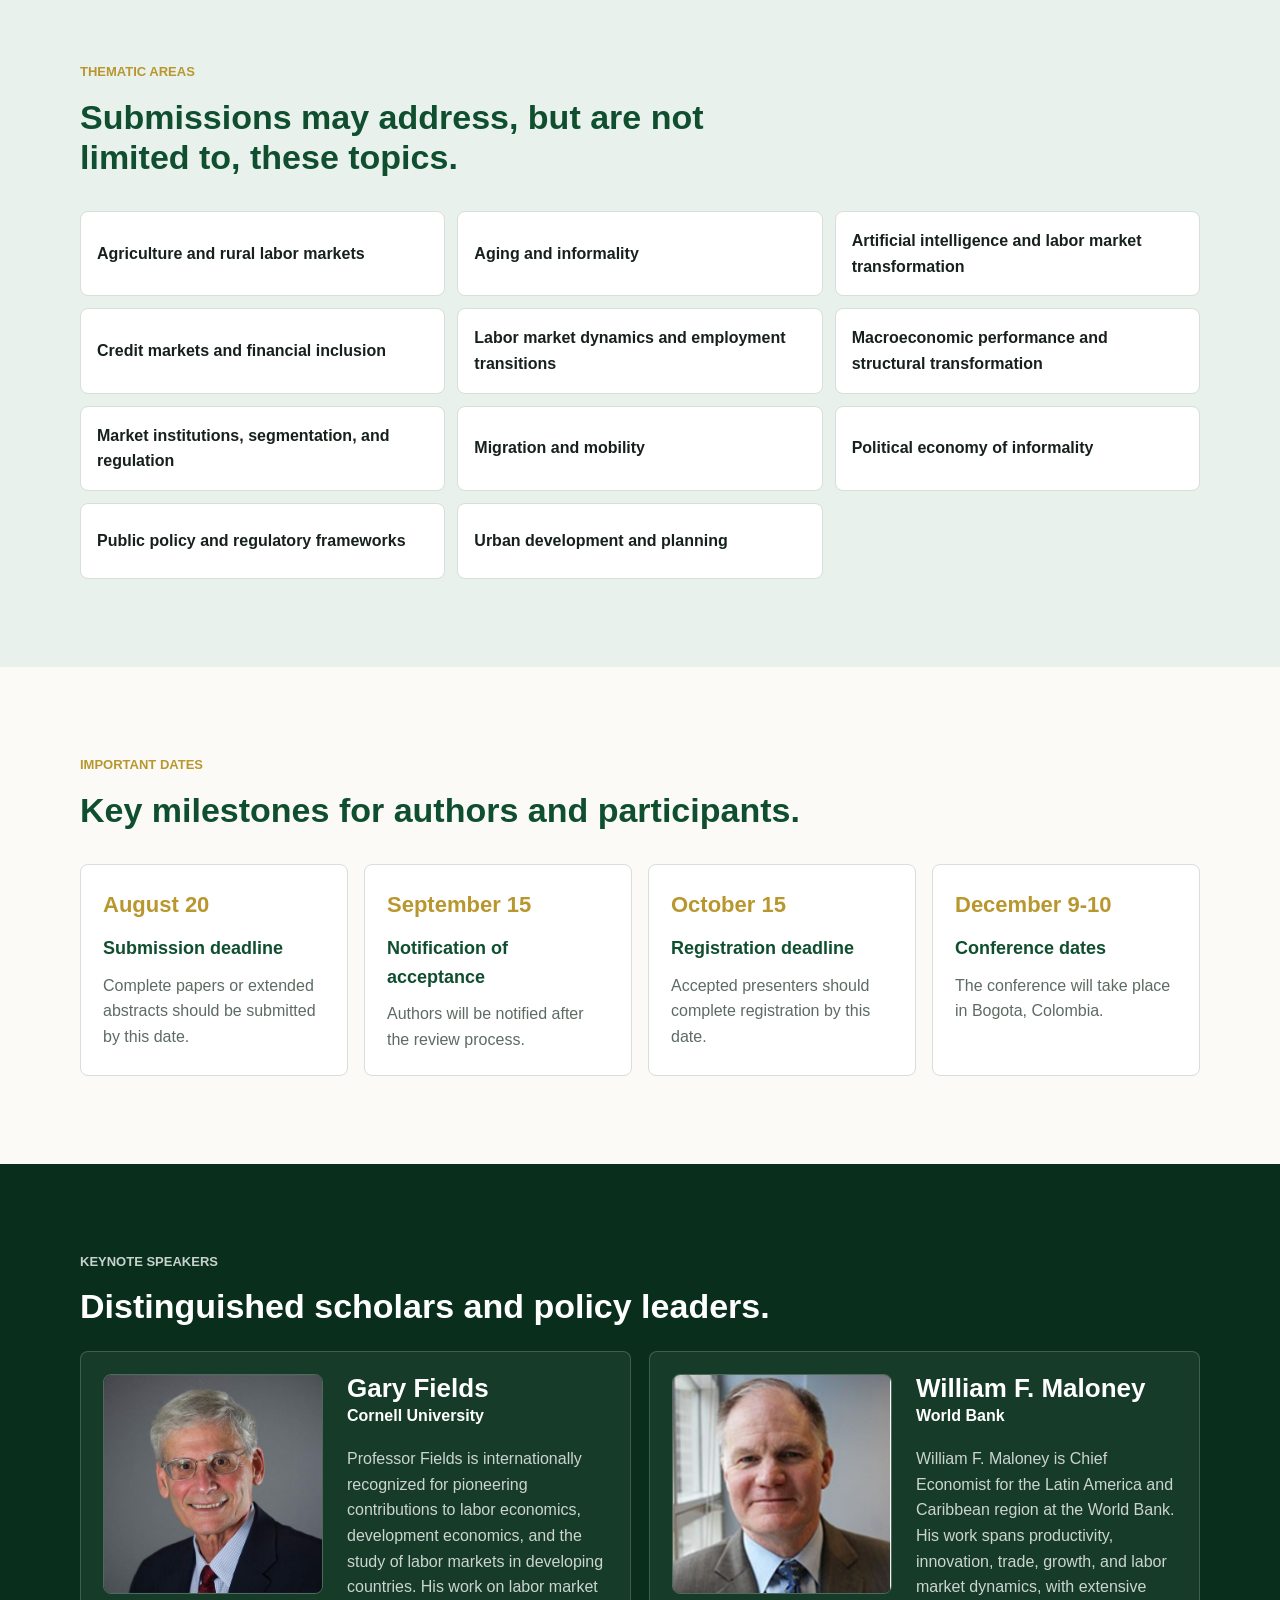
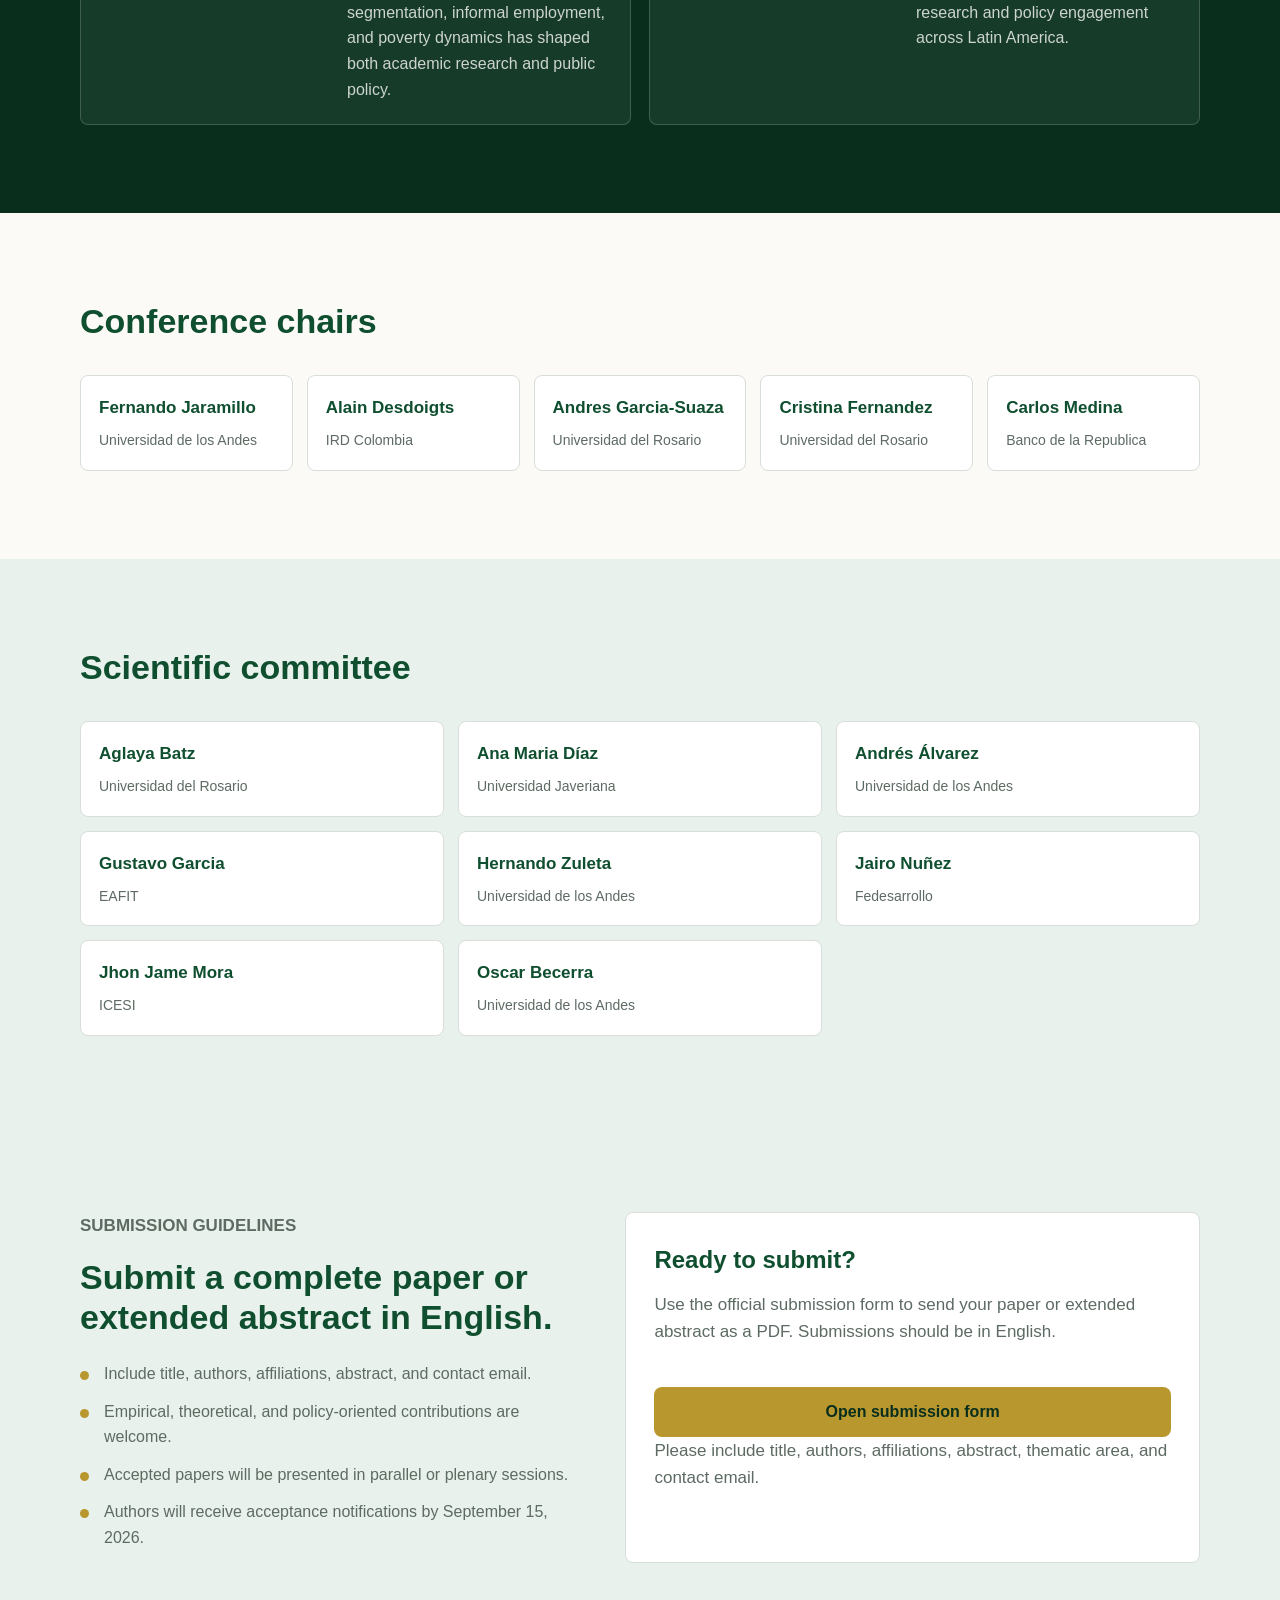
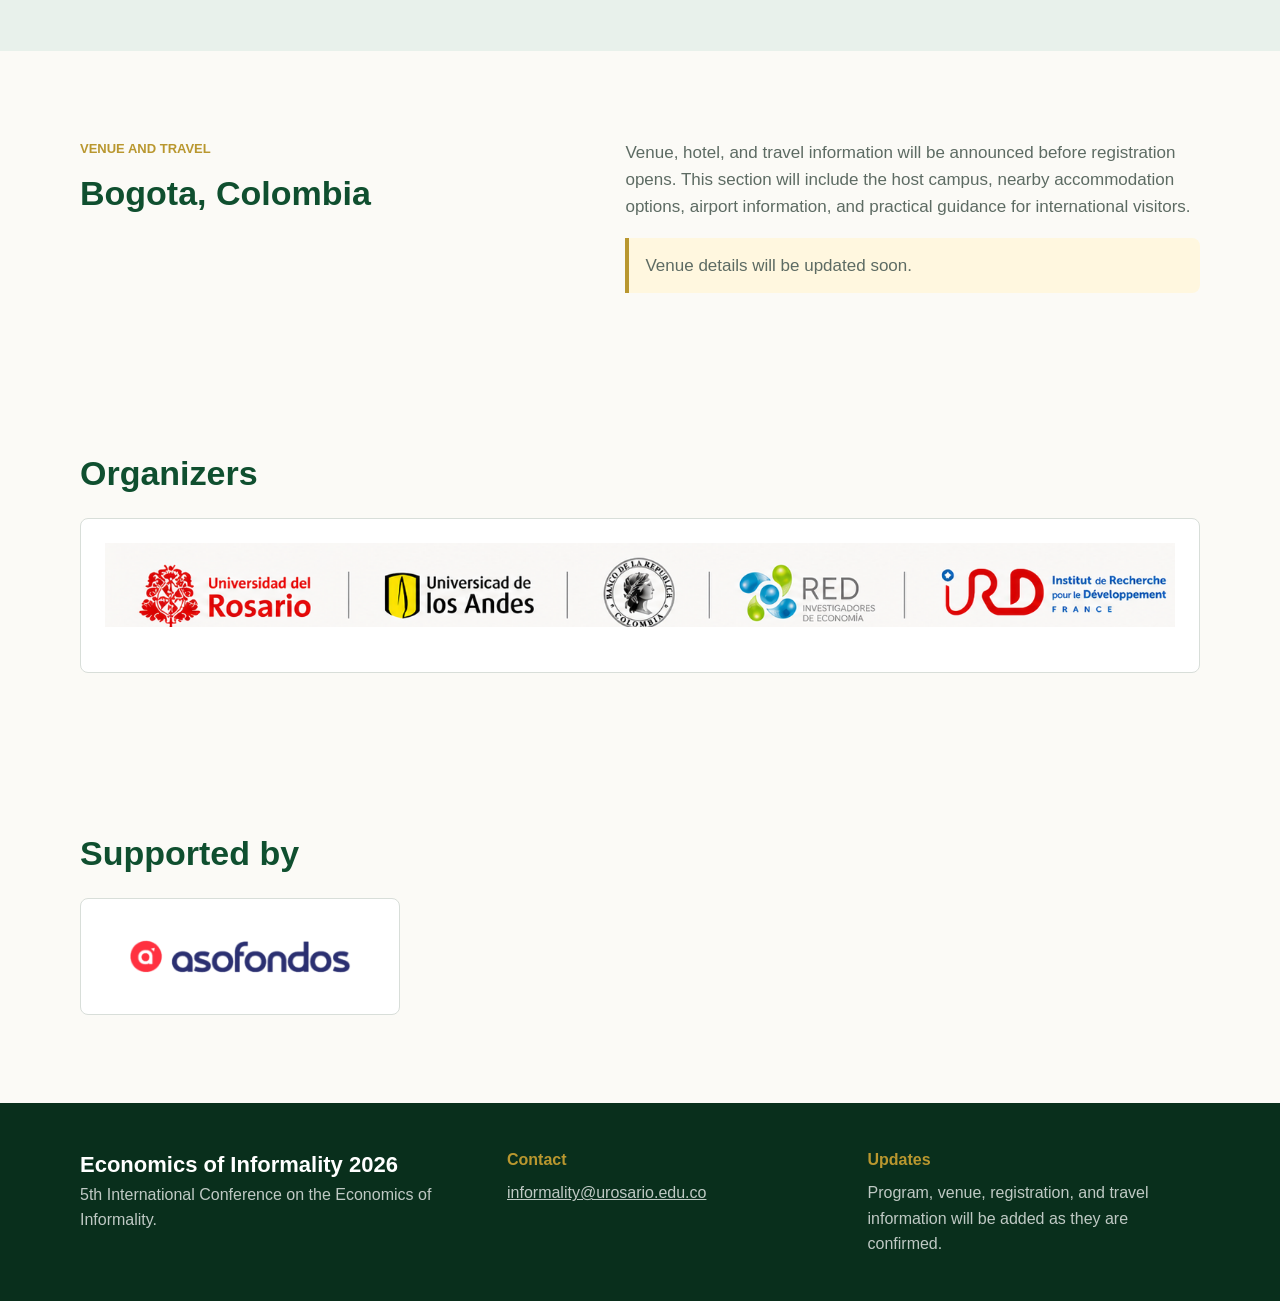
==== commit 1ad8e4d4: "Update submission deadline to August 20" ====
--- a/index.html
+++ b/index.html
@@ -4,9 +4,9 @@
   <meta charset="utf-8">
   <meta name="viewport" content="width=device-width, initial-scale=1">
   <title>5th International Conference on the Economics of Informality</title>
-  <meta name="description" content="The 5th International Conference on the Economics of Informality will take place in Bogota, Colombia, on December 9-10, 2026. Submissions are open until July 15, 2026.">
+  <meta name="description" content="The 5th International Conference on the Economics of Informality will take place in Bogota, Colombia, on December 9-10, 2026. Submissions are open until August 20, 2026.">
   <meta property="og:title" content="5th International Conference on the Economics of Informality">
-  <meta property="og:description" content="Bogota, Colombia | December 9-10, 2026 | Submission deadline: July 15, 2026.">
+  <meta property="og:description" content="Bogota, Colombia | December 9-10, 2026 | Submission deadline: August 20, 2026.">
   <meta property="og:type" content="website">
   <meta property="og:image" content="assets/conference-hero.png">
   <link rel="stylesheet" href="styles.css">
@@ -45,7 +45,7 @@
       <div class="container notice-grid">
         <div>
           <strong>Submission deadline</strong>
-          <span>July 15, 2026</span>
+          <span>August 20, 2026</span>
         </div>
         <div>
           <strong>Acceptance notification</strong>
@@ -110,7 +110,7 @@
         </div>
         <div class="date-grid">
           <article class="date-card">
-            <span>July 15</span>
+            <span>August 20</span>
             <h3>Submission deadline</h3>
             <p>Complete papers or extended abstracts should be submitted by this date.</p>
           </article>
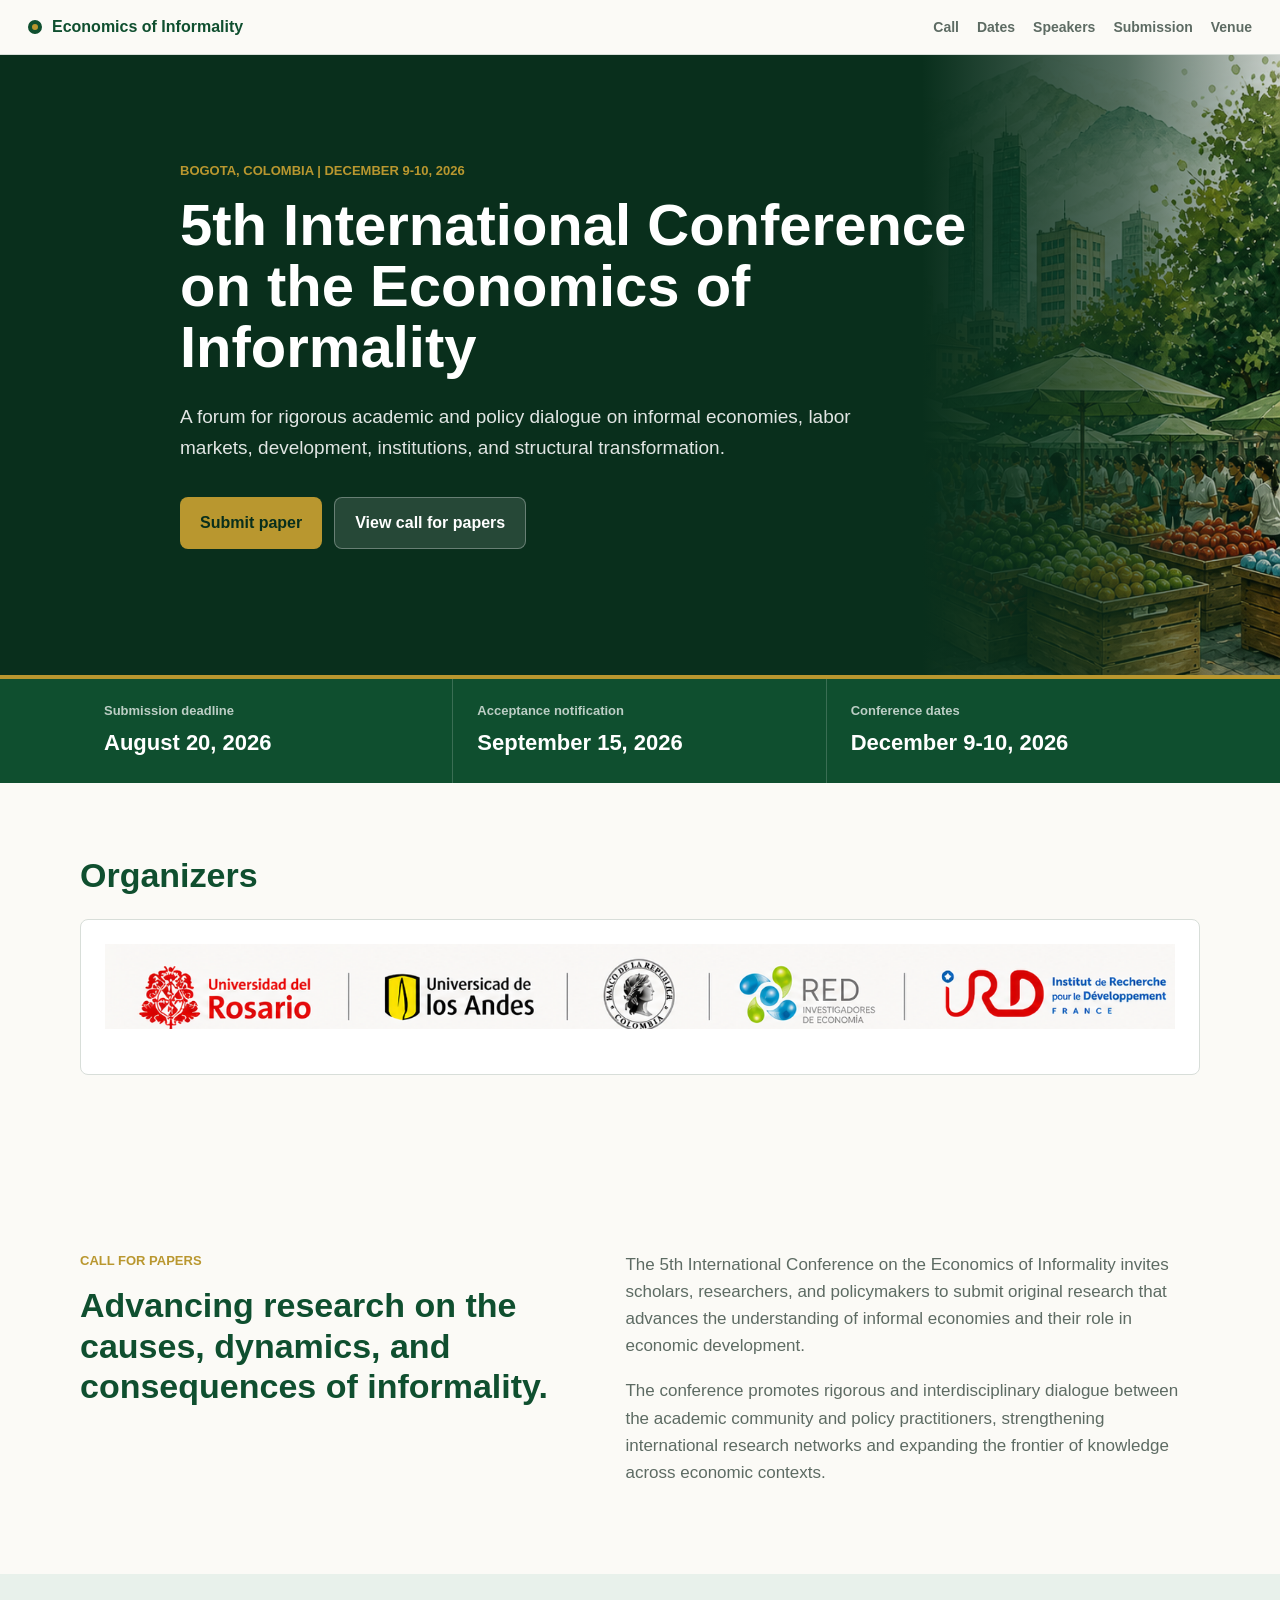
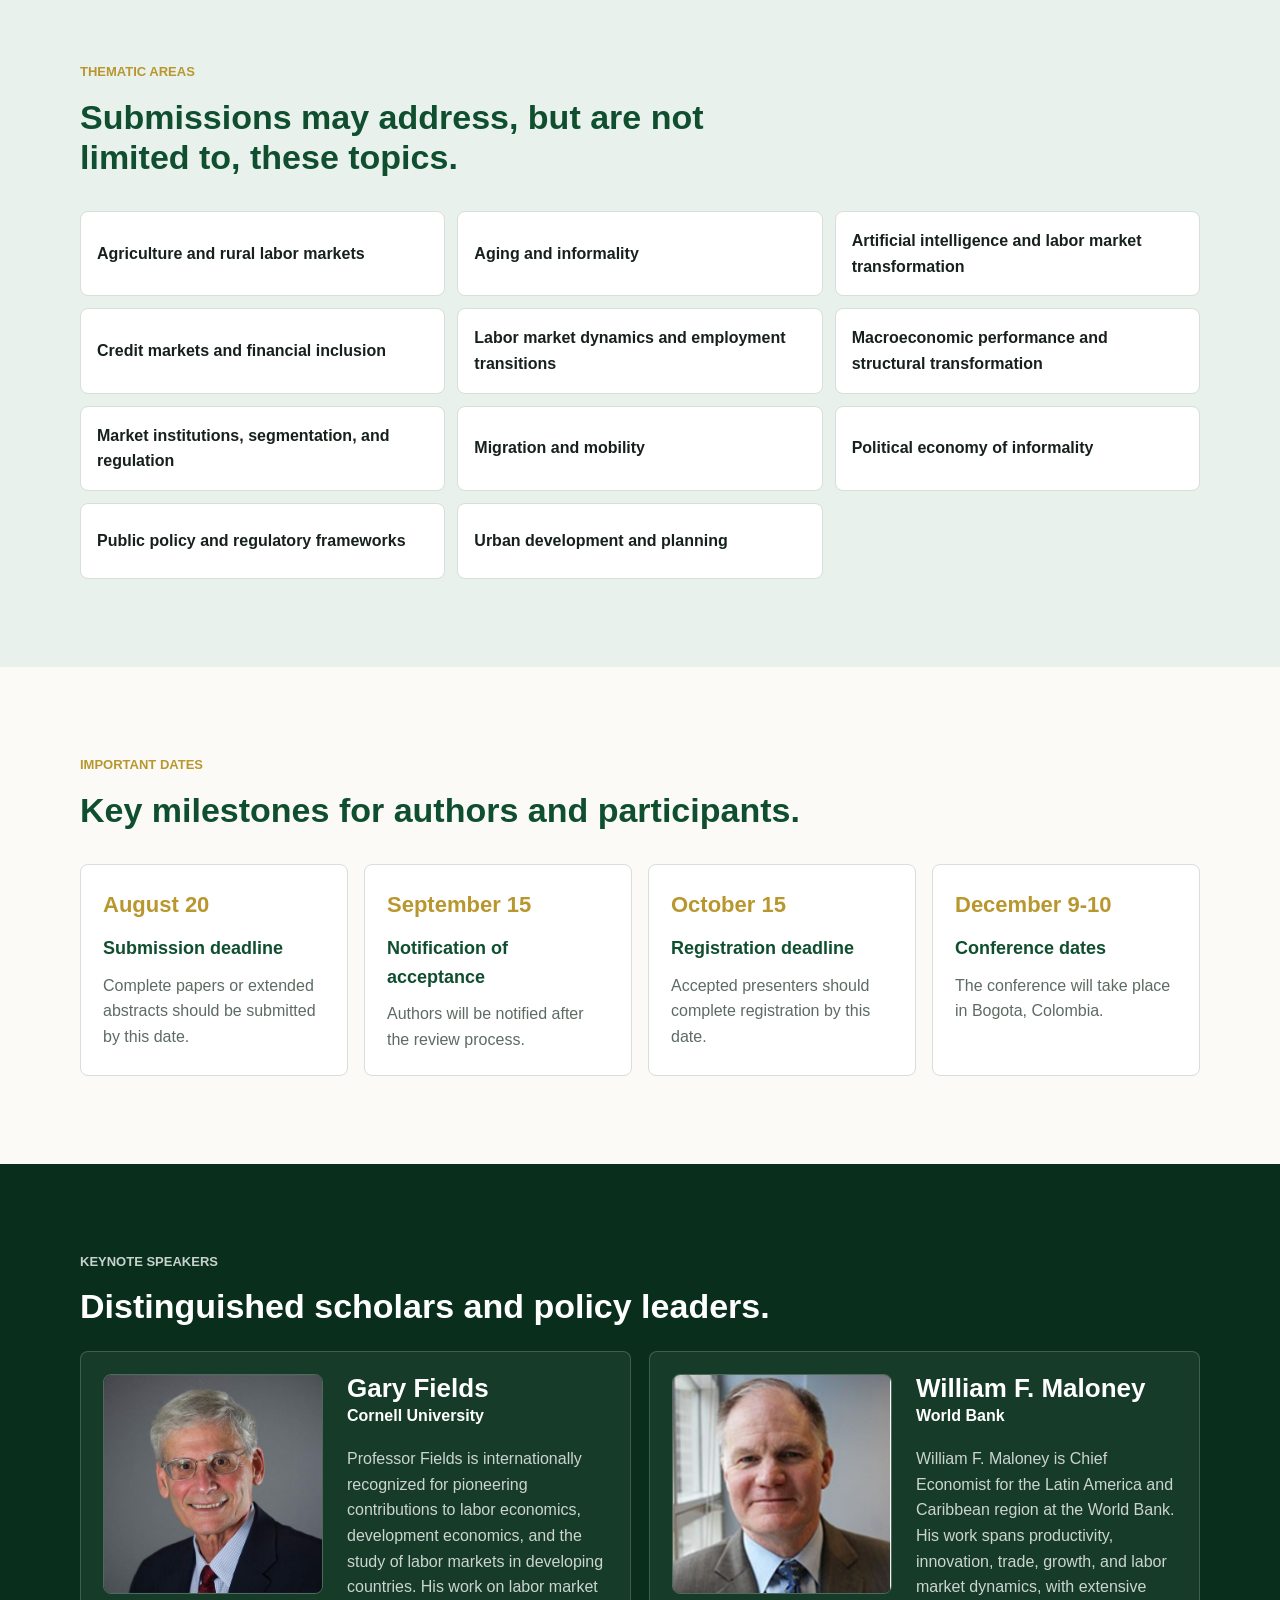
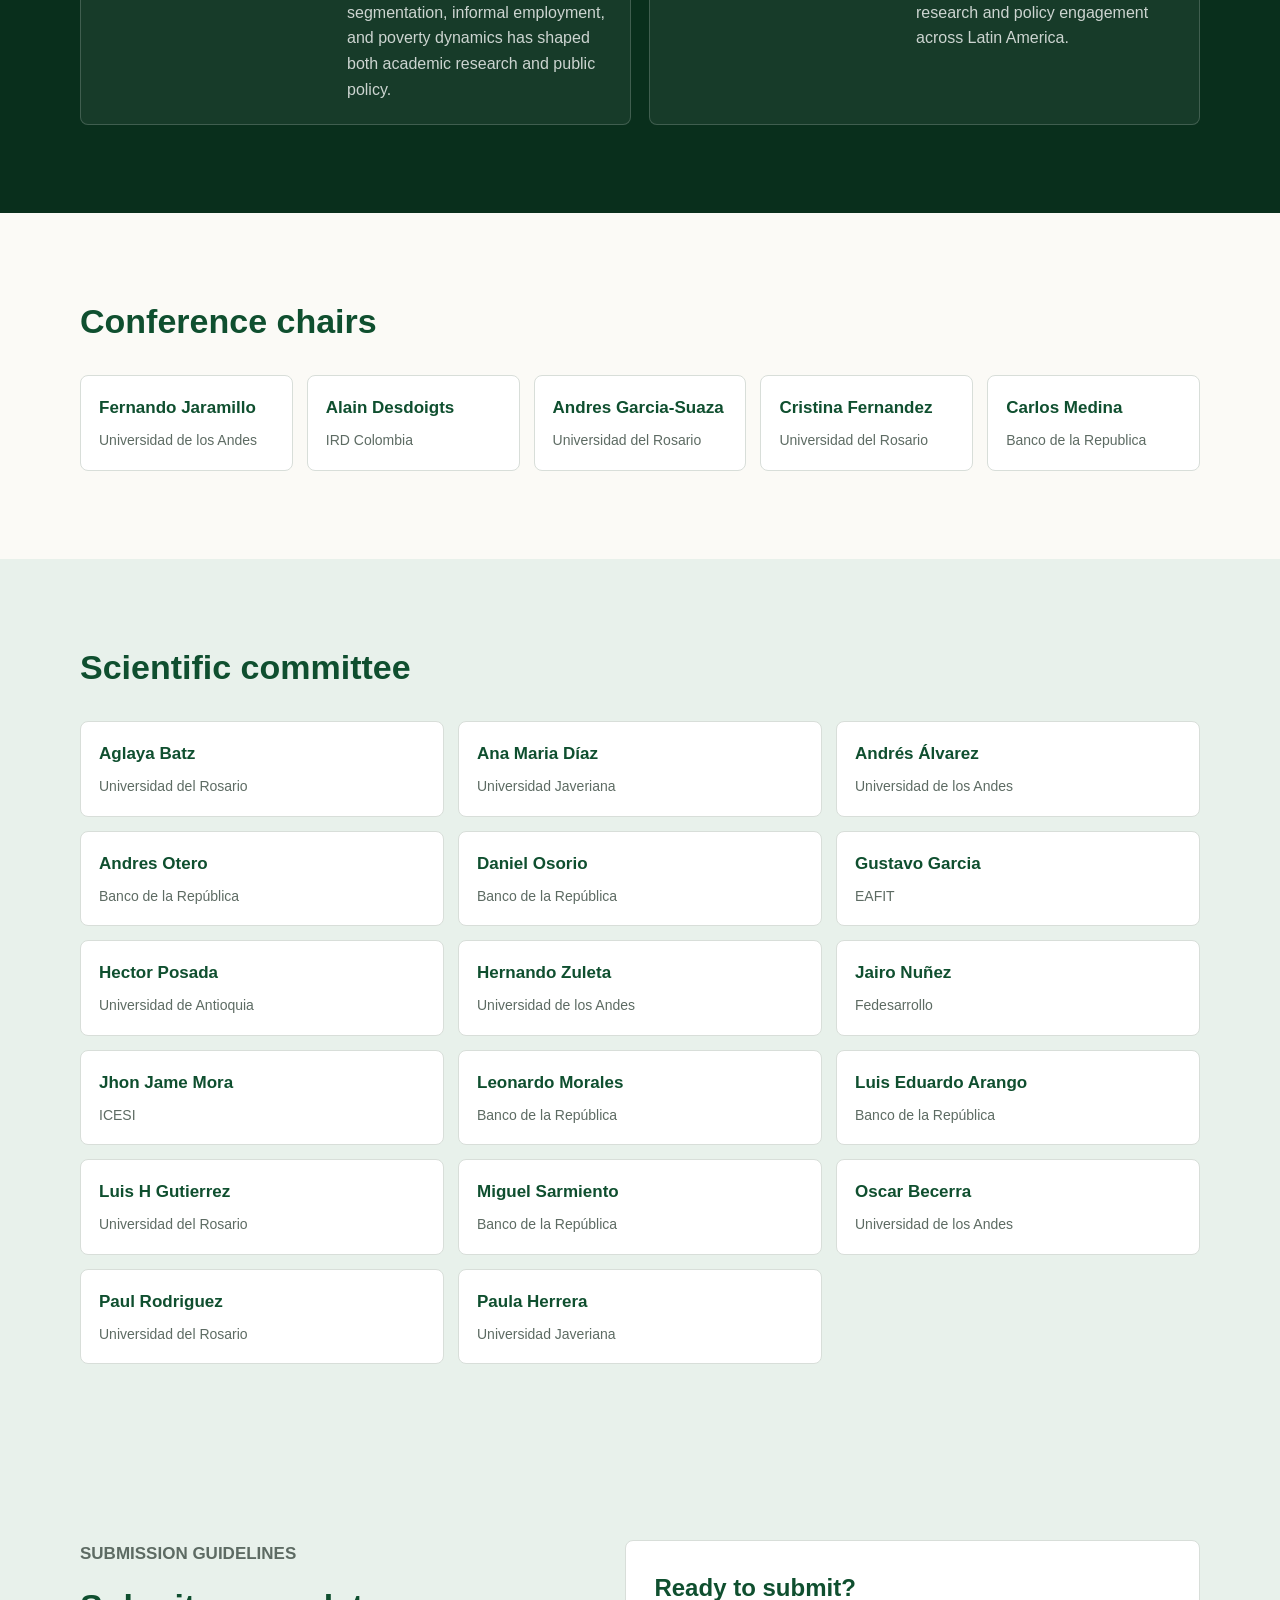
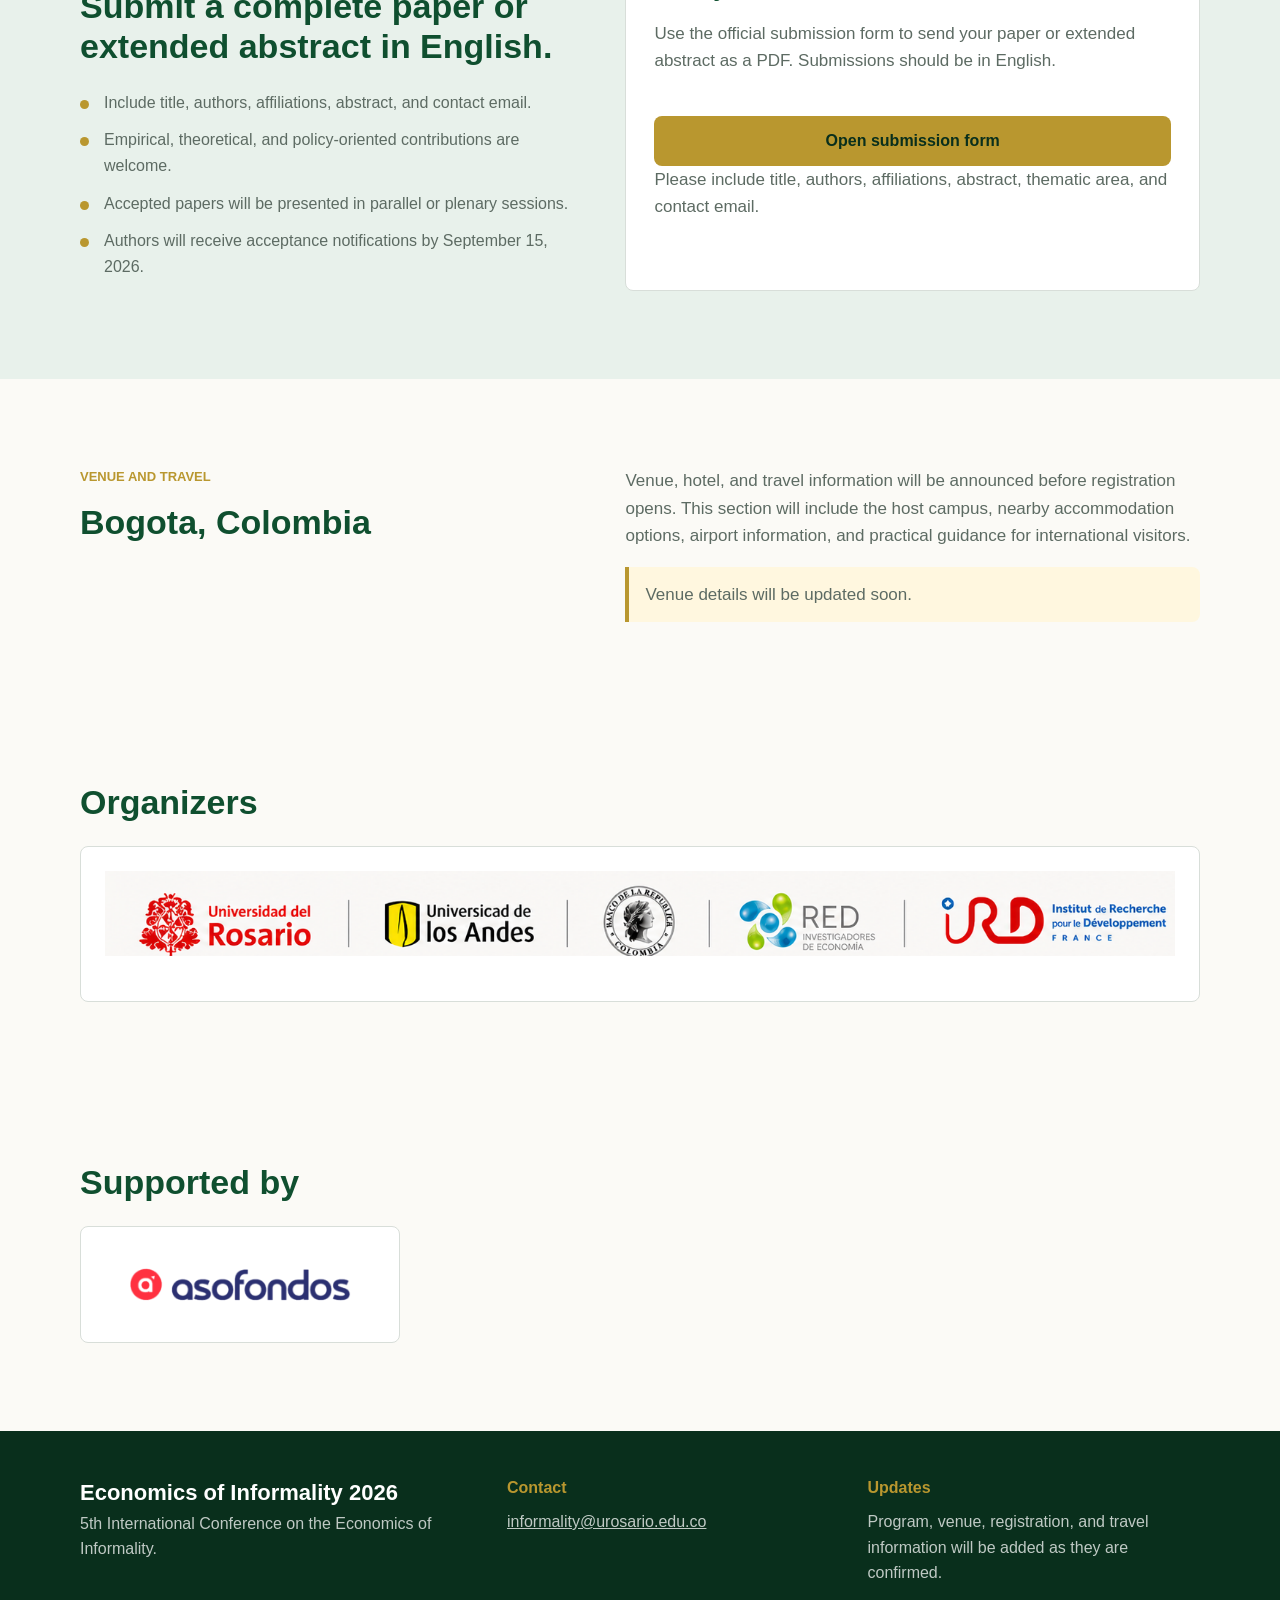
==== commit 52a9ad14: "Update scientific committee" ====
--- a/index.html
+++ b/index.html
@@ -209,10 +209,22 @@
             <p>Universidad de los Andes</p>
           </article>
           <article>
+            <h3>Andres Otero</h3>
+            <p>Banco de la República</p>
+          </article>
+          <article>
+            <h3>Daniel Osorio</h3>
+            <p>Banco de la República</p>
+          </article>
+          <article>
             <h3>Gustavo Garcia</h3>
             <p>EAFIT</p>
           </article>
           <article>
+            <h3>Hector Posada</h3>
+            <p>Universidad de Antioquia</p>
+          </article>
+          <article>
             <h3>Hernando Zuleta</h3>
             <p>Universidad de los Andes</p>
           </article>
@@ -225,8 +237,32 @@
             <p>ICESI</p>
           </article>
           <article>
+            <h3>Leonardo Morales</h3>
+            <p>Banco de la República</p>
+          </article>
+          <article>
+            <h3>Luis Eduardo Arango</h3>
+            <p>Banco de la República</p>
+          </article>
+          <article>
+            <h3>Luis H Gutierrez</h3>
+            <p>Universidad del Rosario</p>
+          </article>
+          <article>
+            <h3>Miguel Sarmiento</h3>
+            <p>Banco de la República</p>
+          </article>
+          <article>
             <h3>Oscar Becerra</h3>
             <p>Universidad de los Andes</p>
+          </article>
+          <article>
+            <h3>Paul Rodriguez</h3>
+            <p>Universidad del Rosario</p>
+          </article>
+          <article>
+            <h3>Paula Herrera</h3>
+            <p>Universidad Javeriana</p>
           </article>
         </div>
       </div>
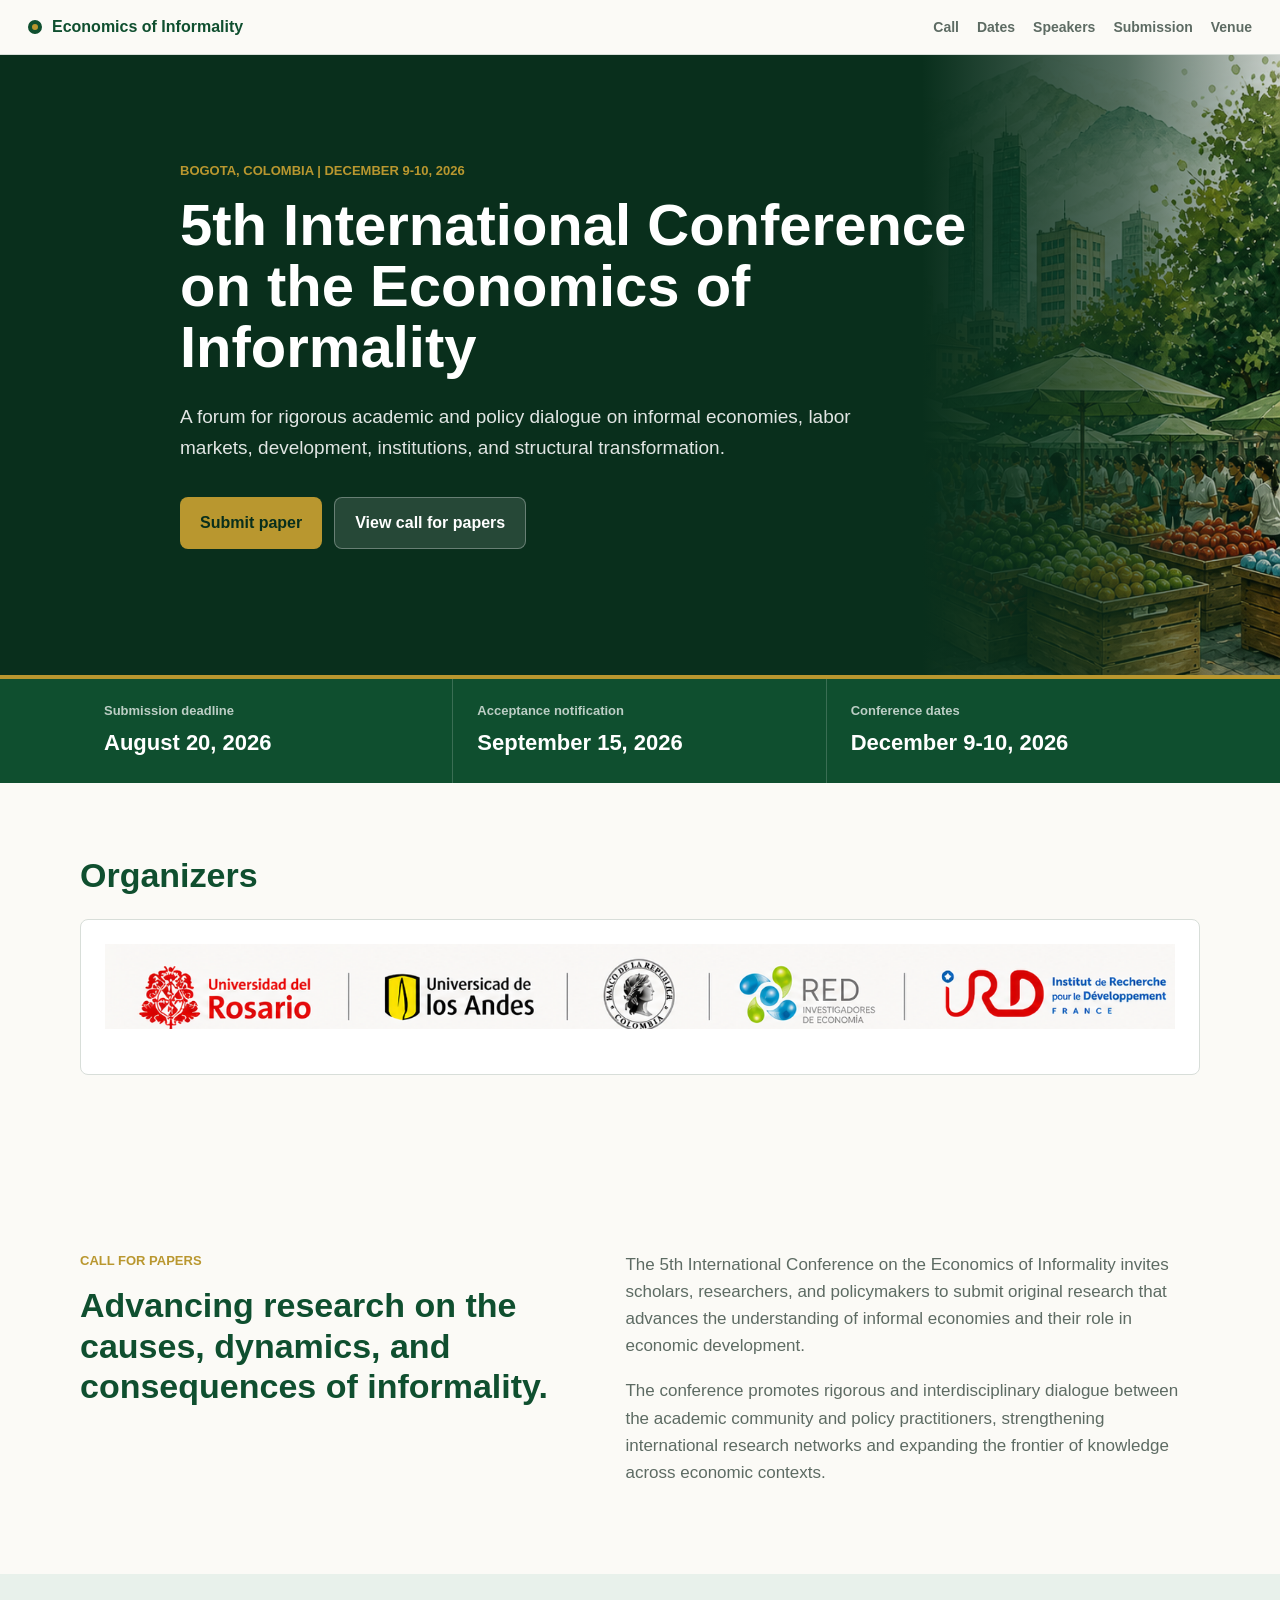
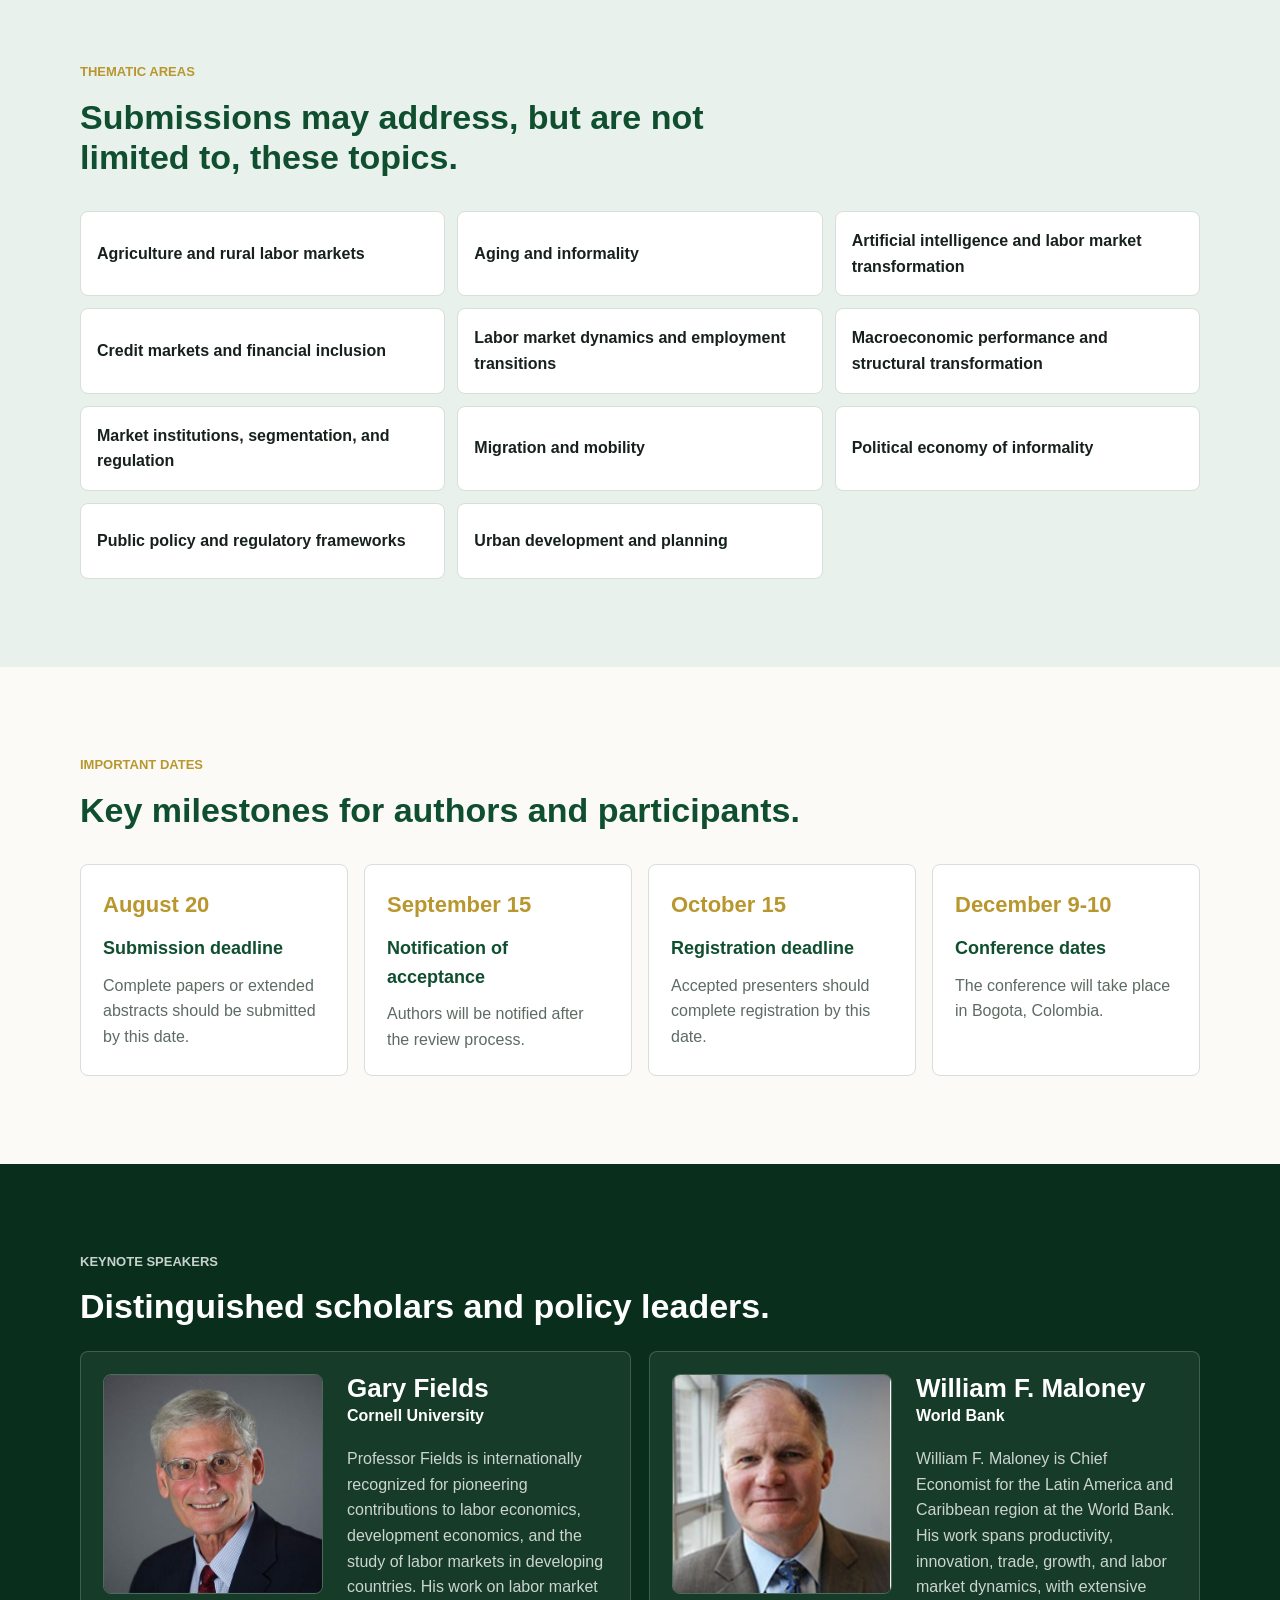
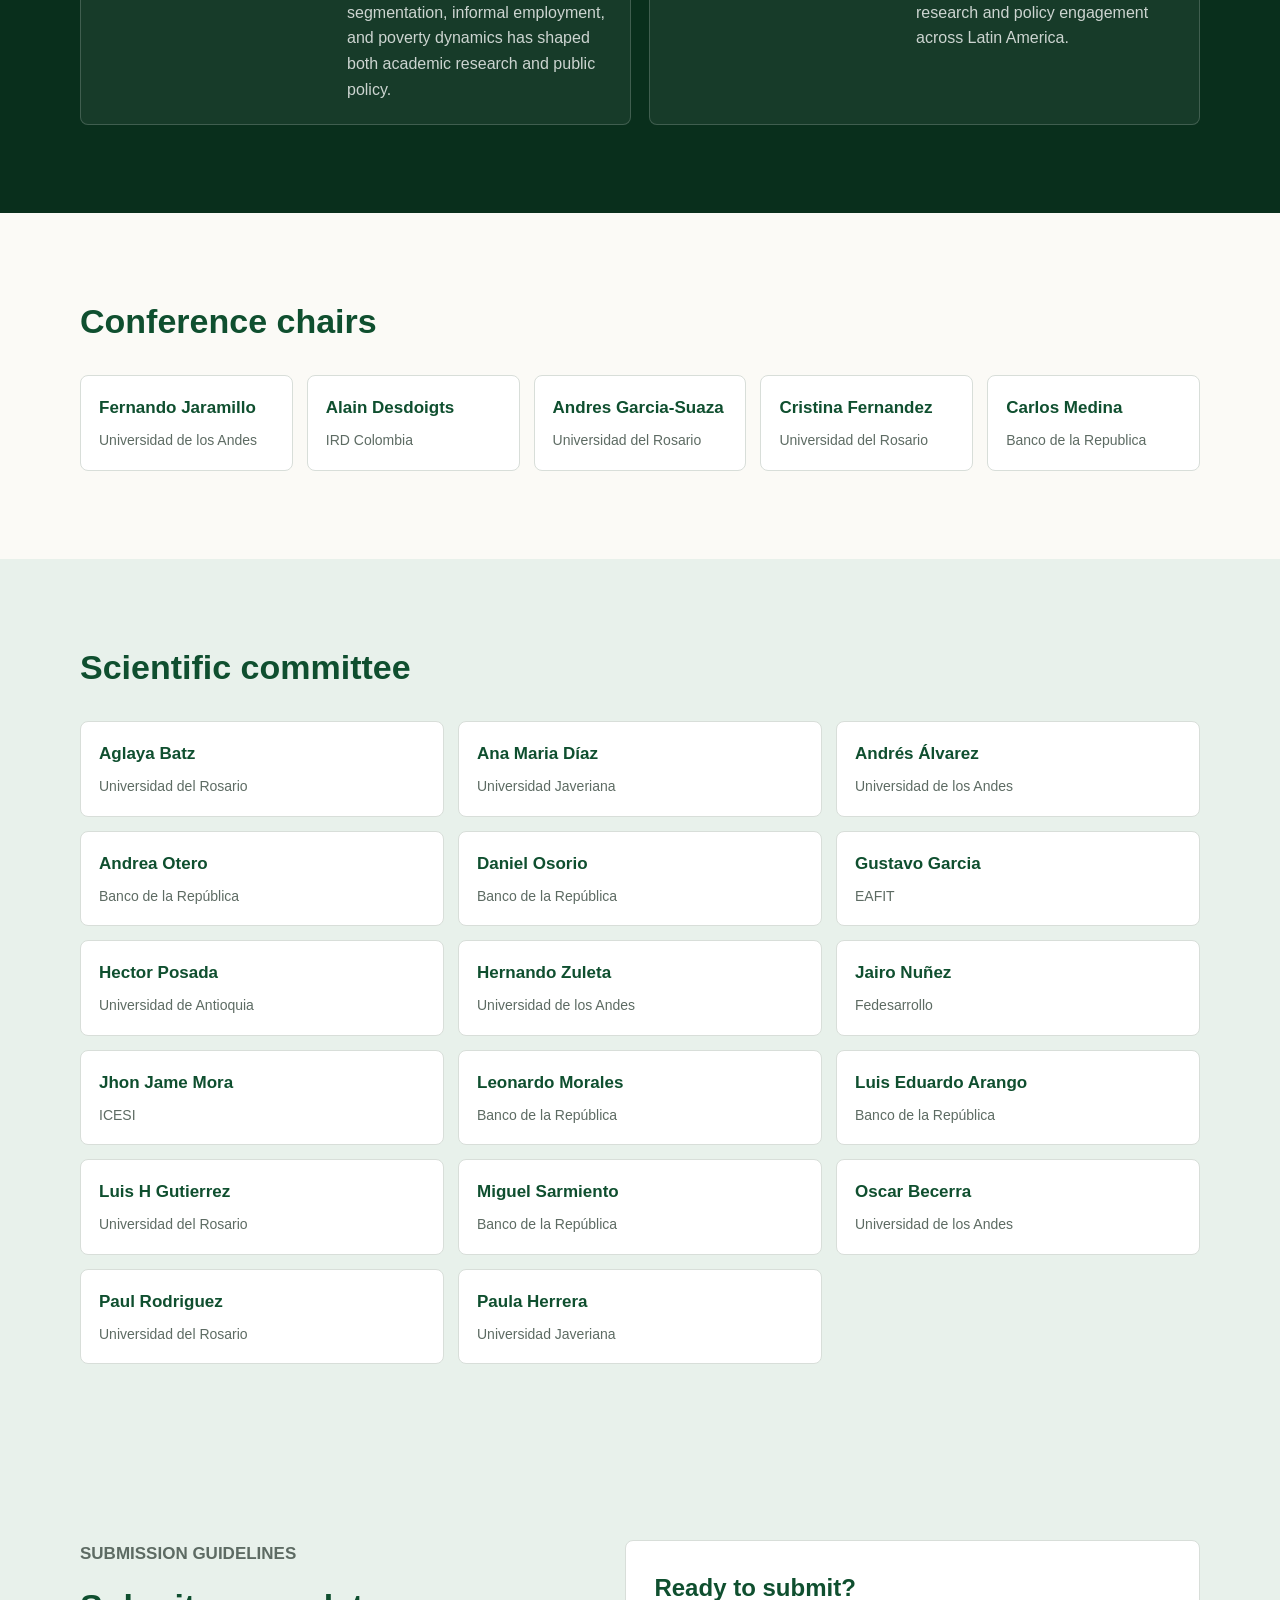
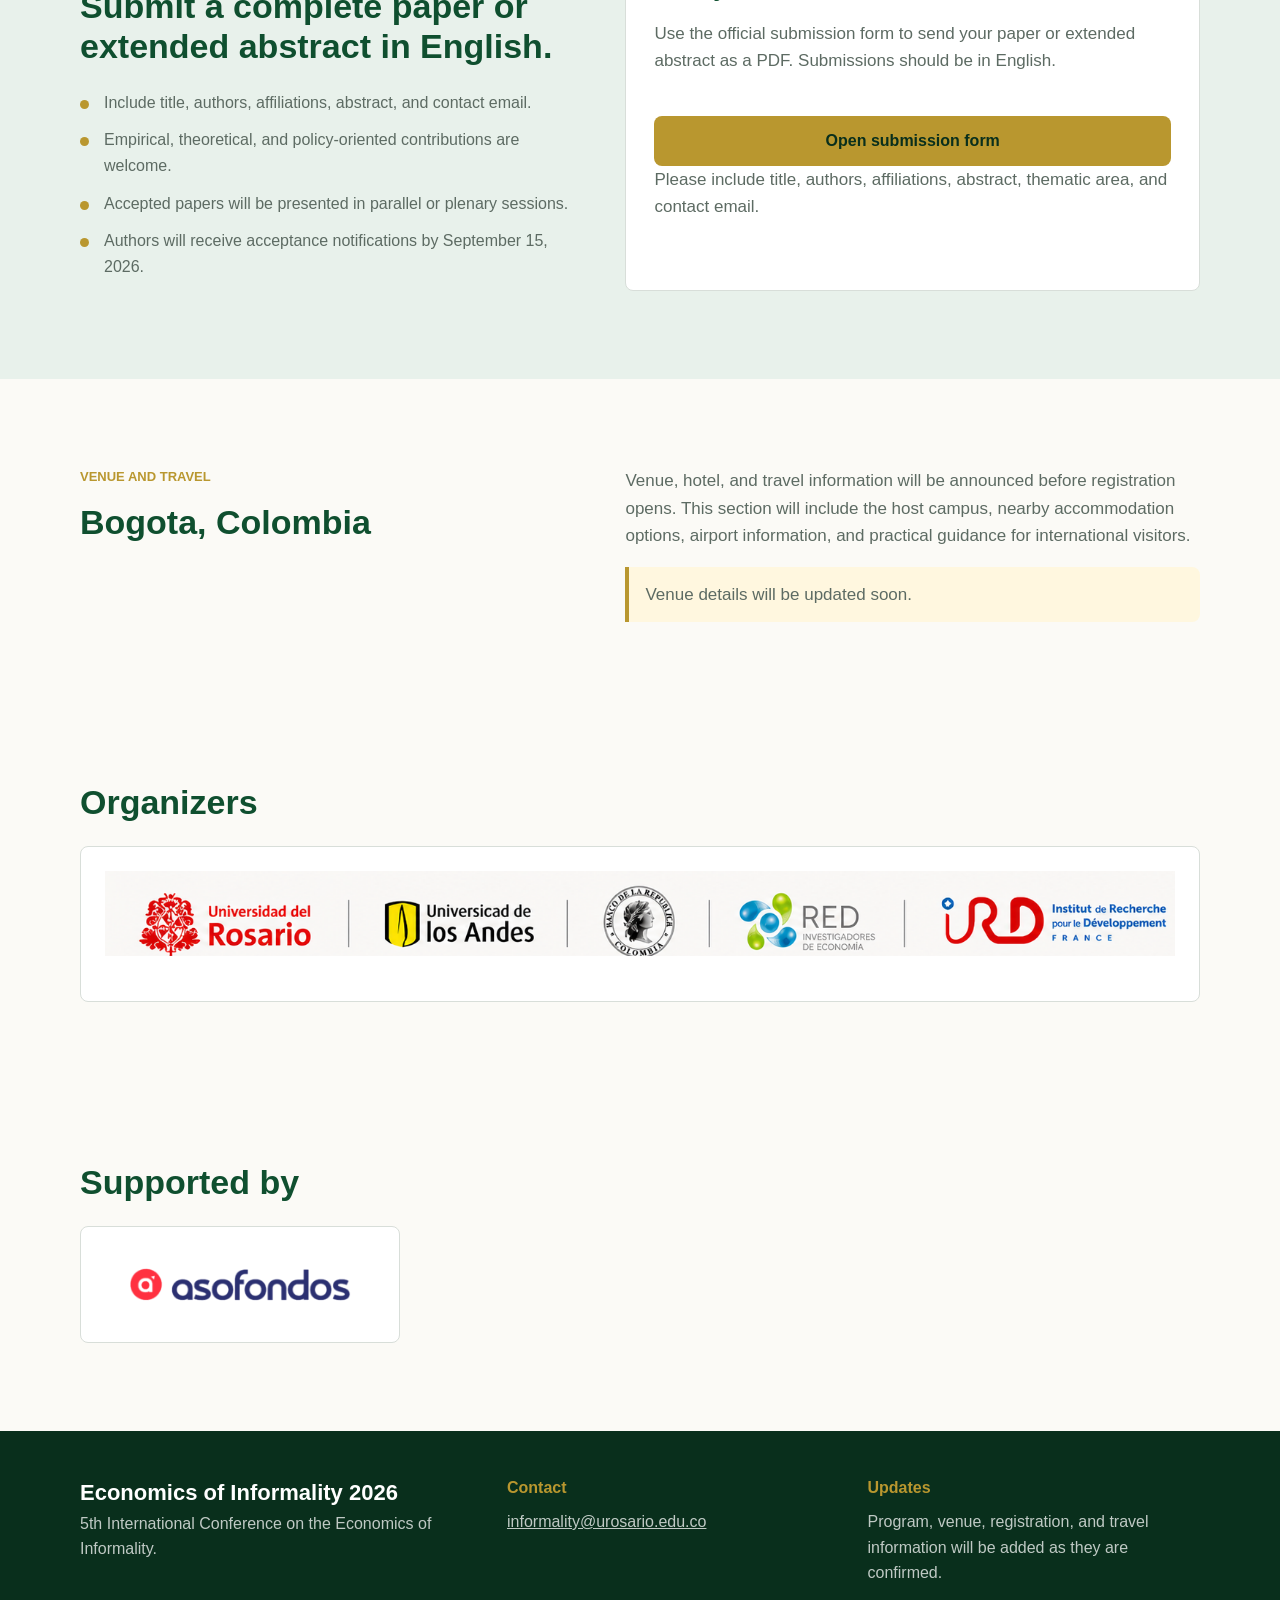
==== commit 5c5d00ce: "Correct Andrea Otero name" ====
--- a/index.html
+++ b/index.html
@@ -209,7 +209,7 @@
             <p>Universidad de los Andes</p>
           </article>
           <article>
-            <h3>Andres Otero</h3>
+            <h3>Andrea Otero</h3>
             <p>Banco de la República</p>
           </article>
           <article>
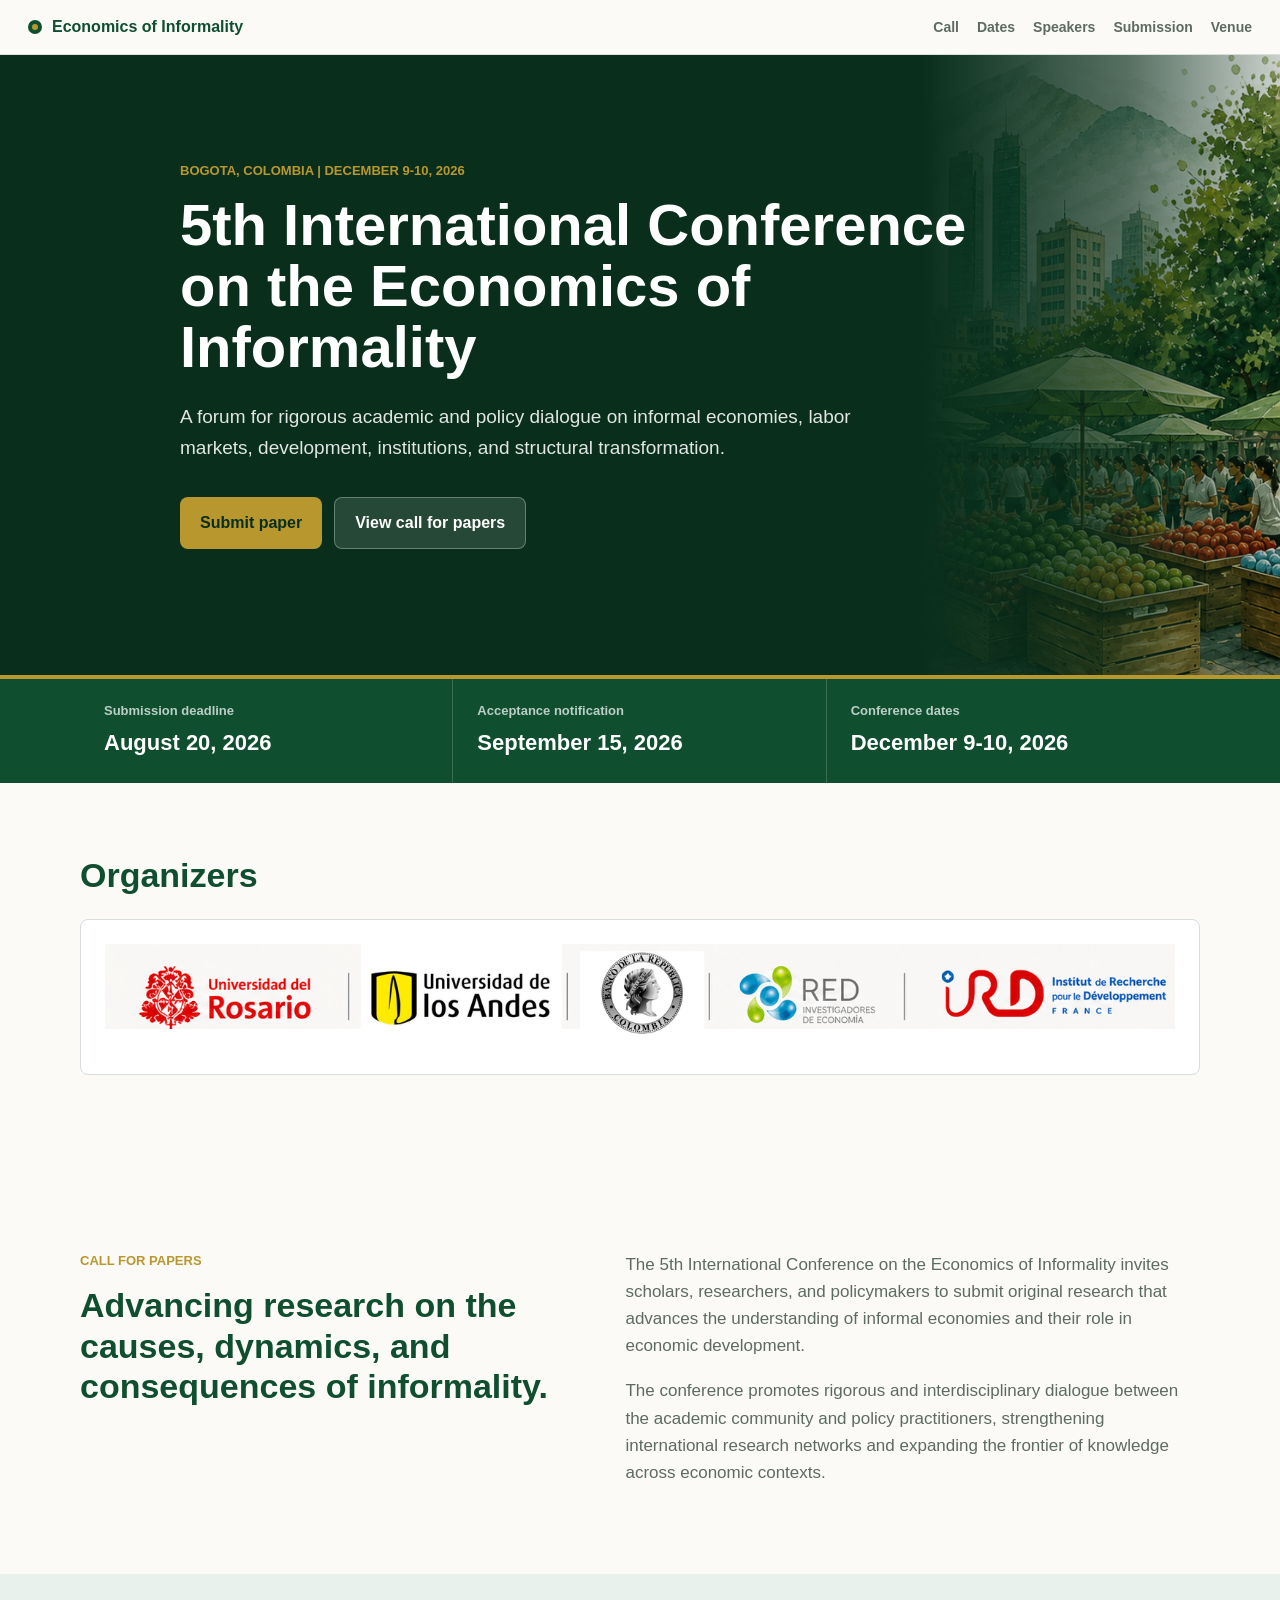
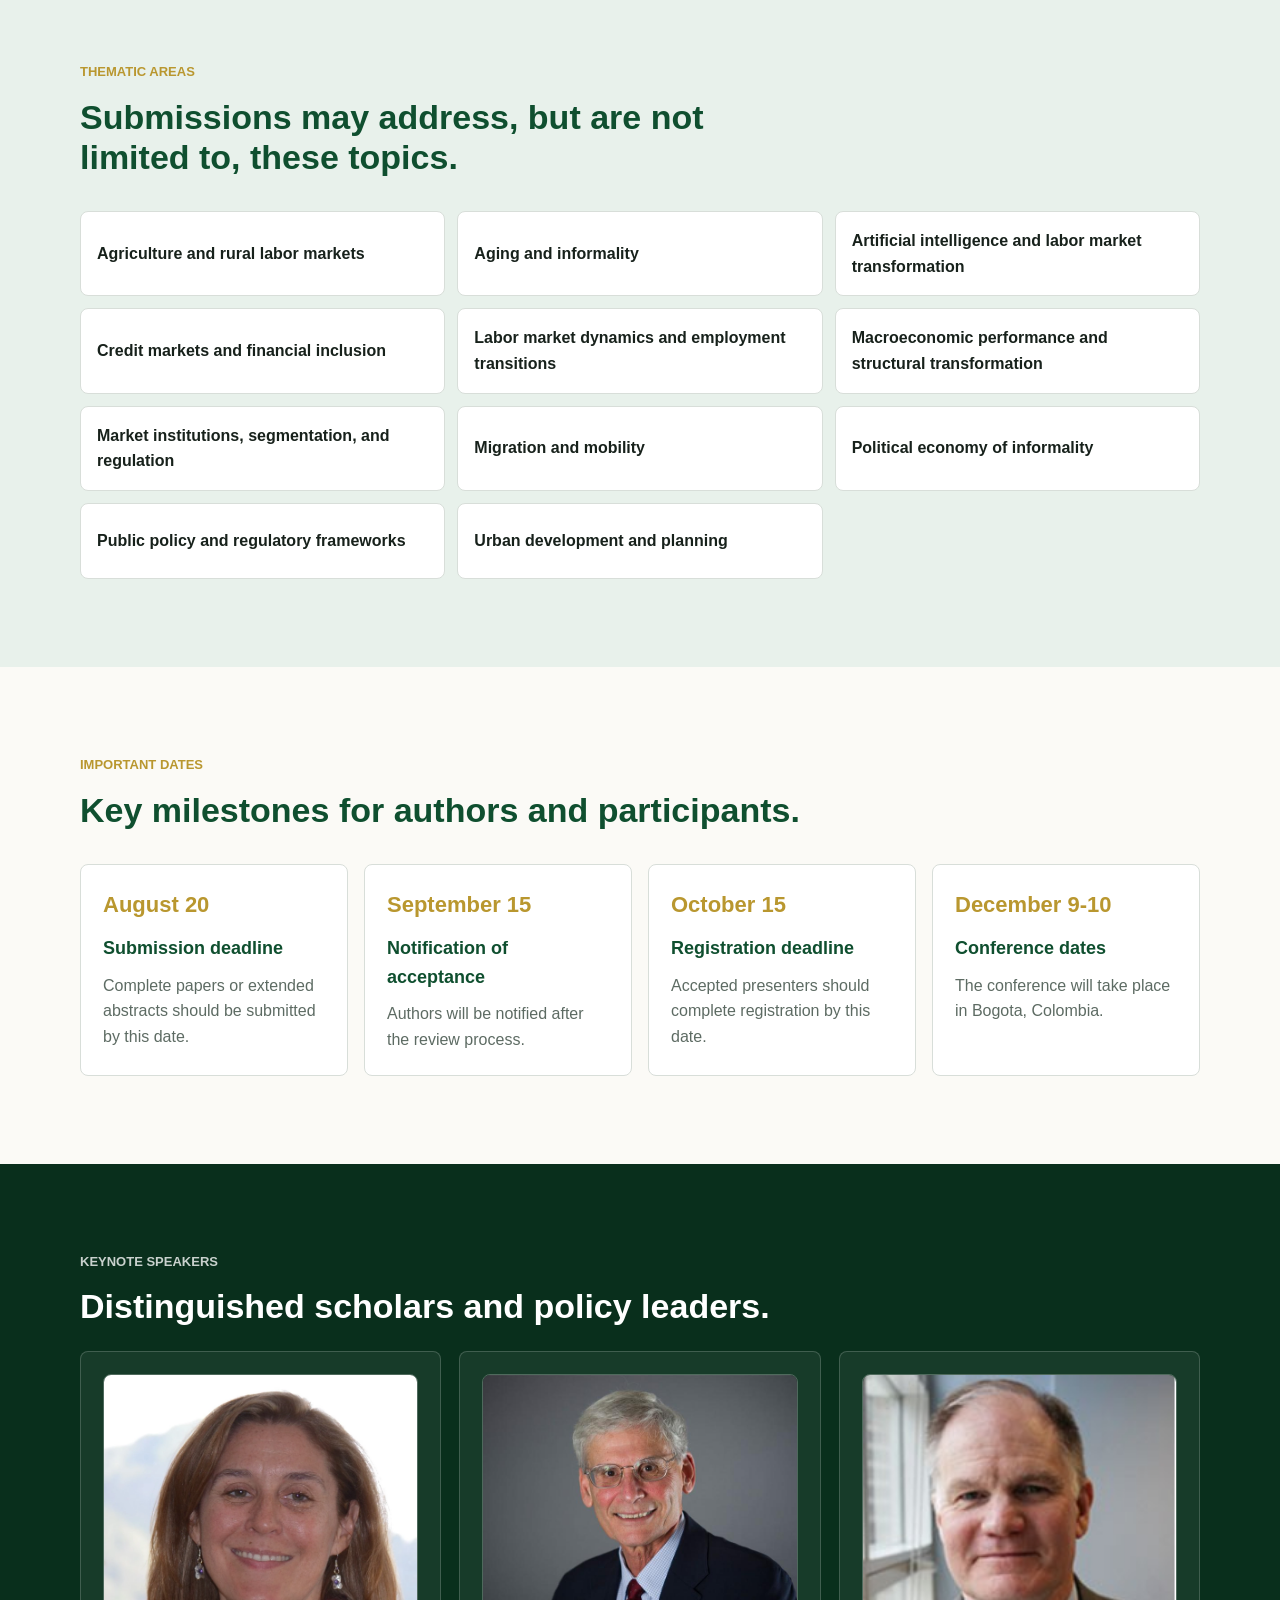
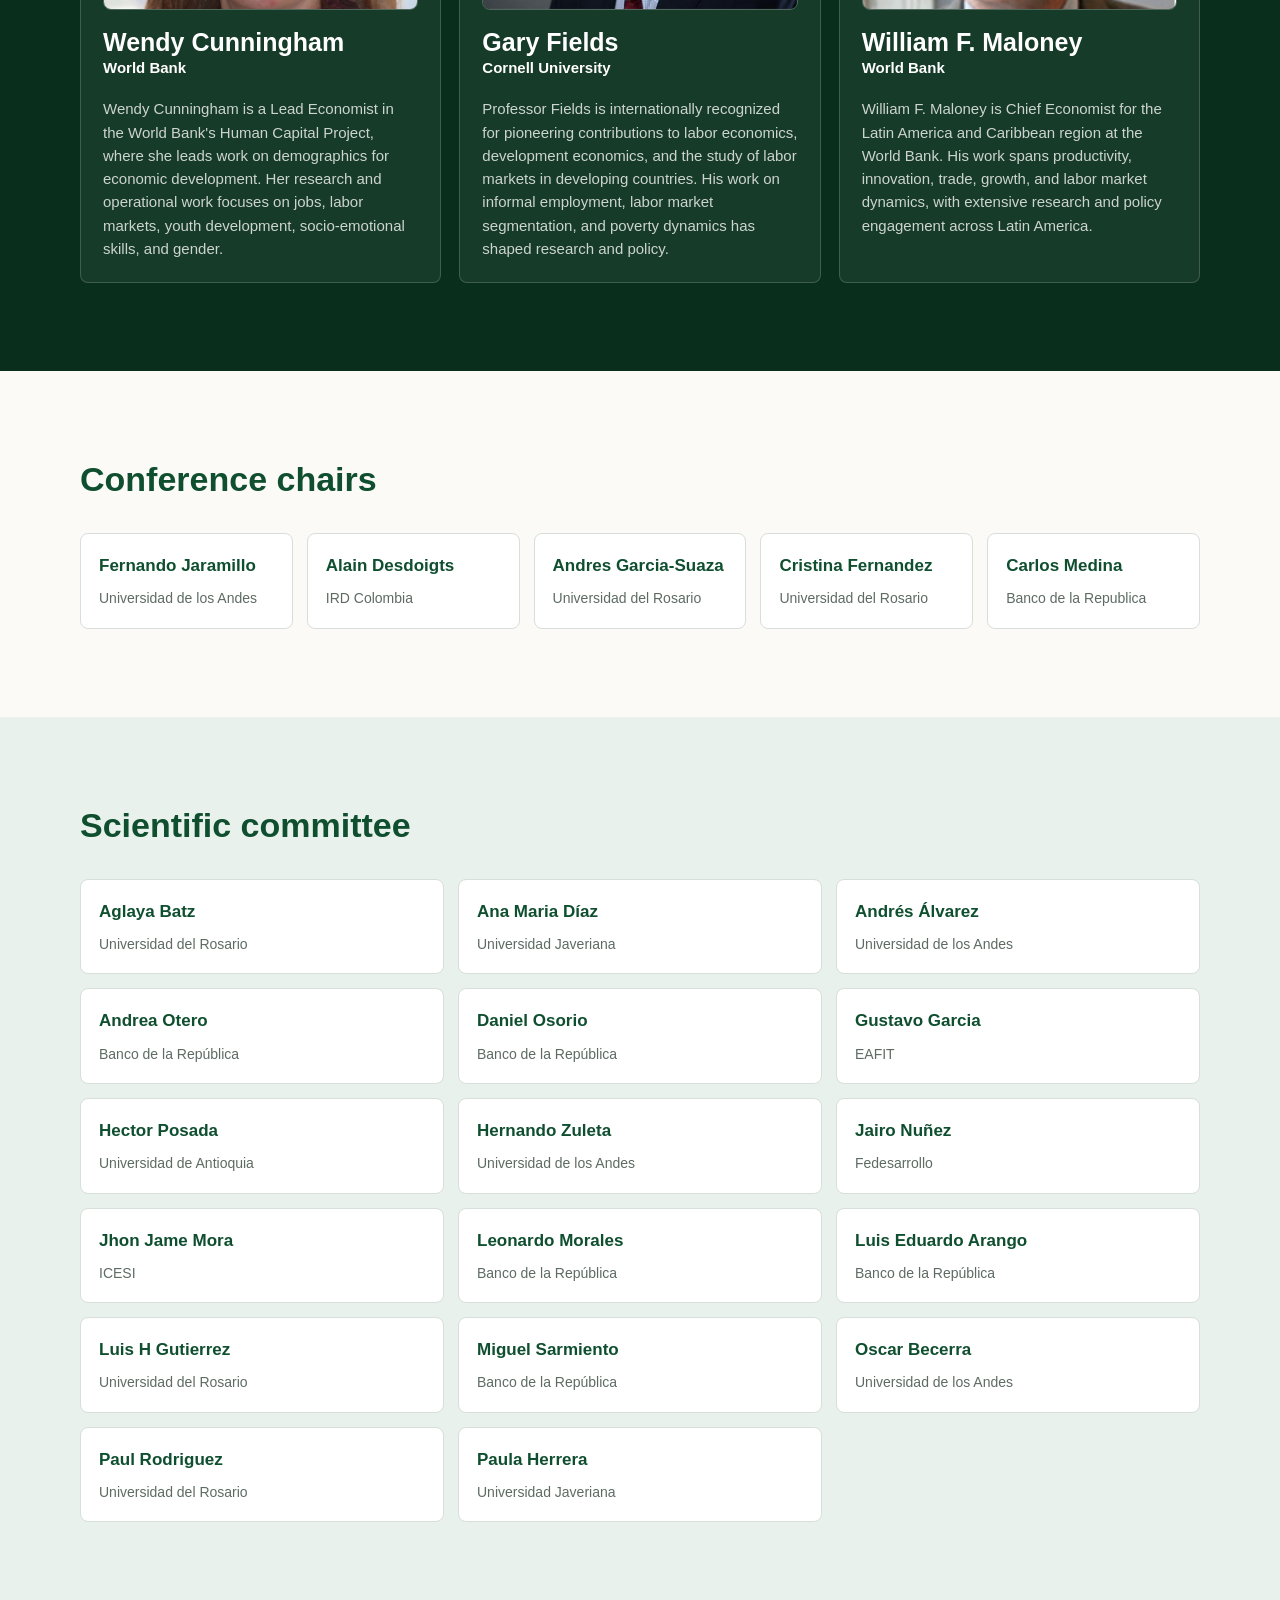
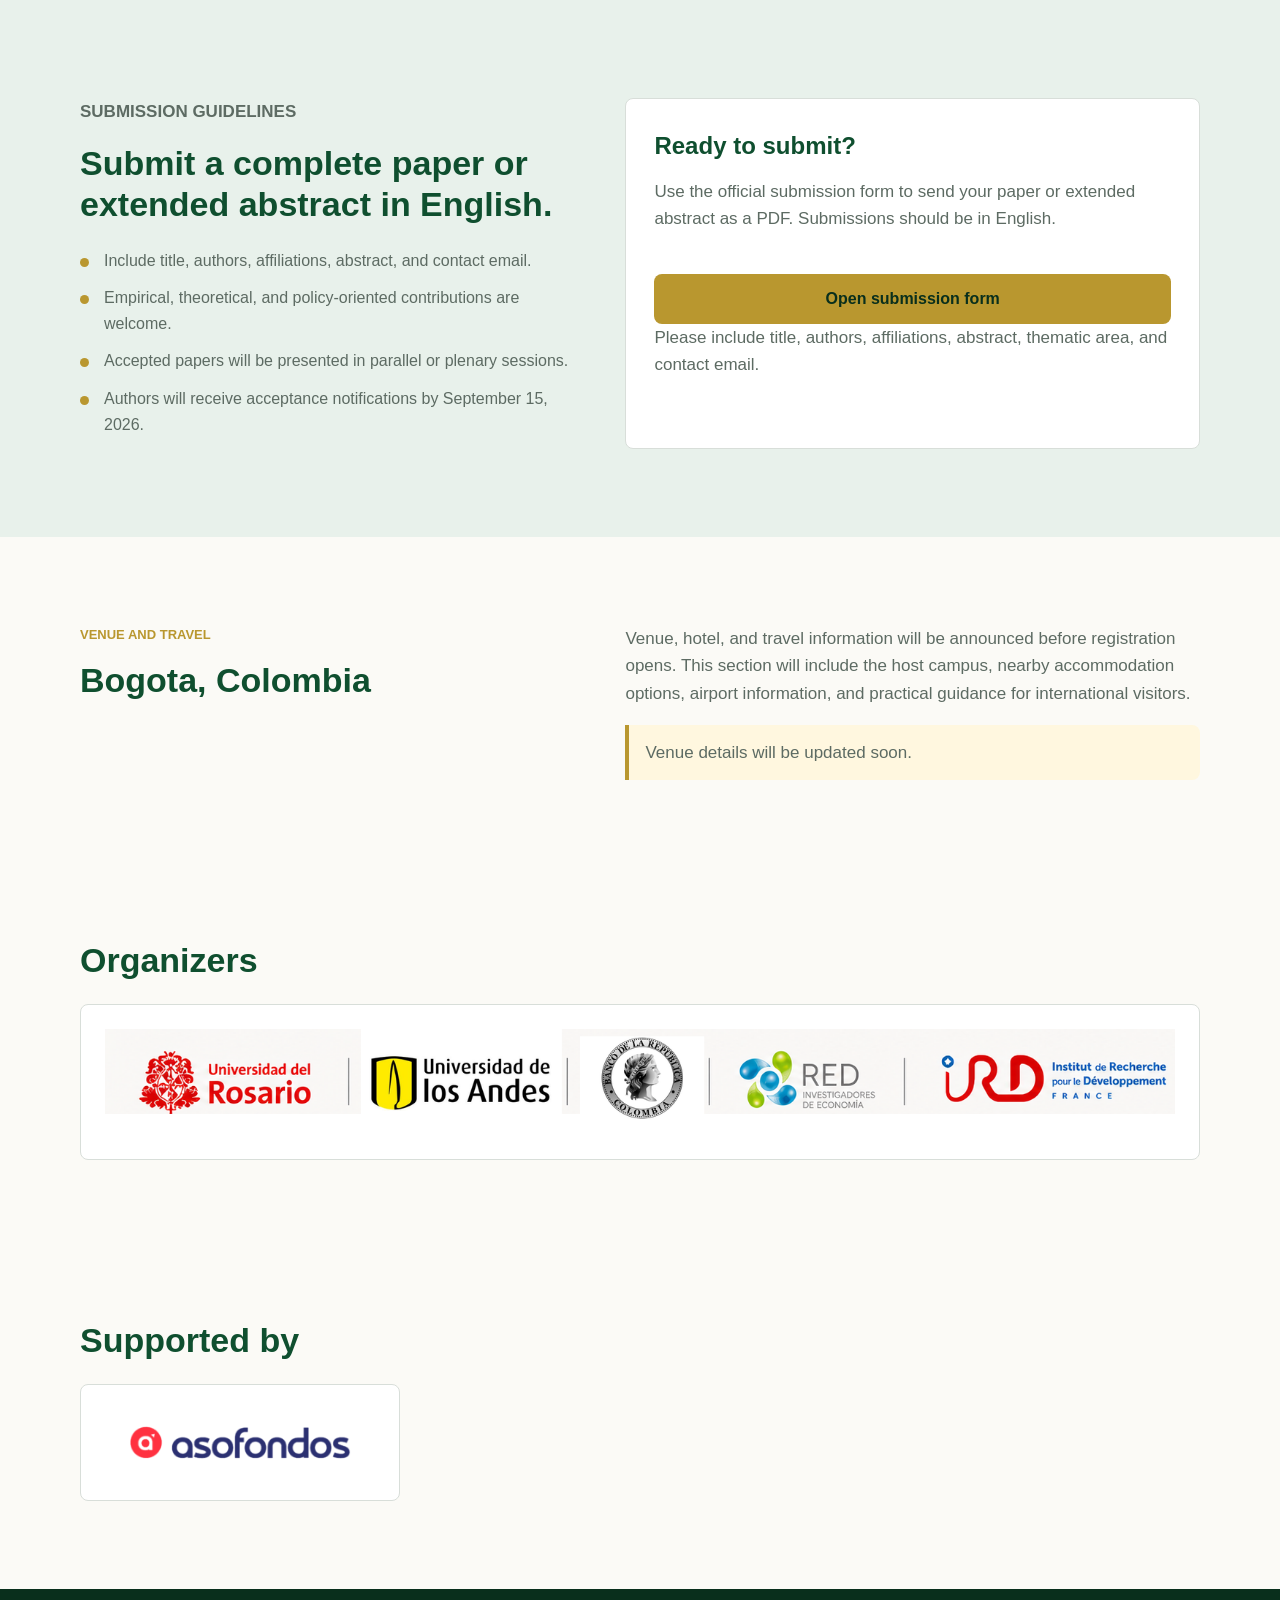
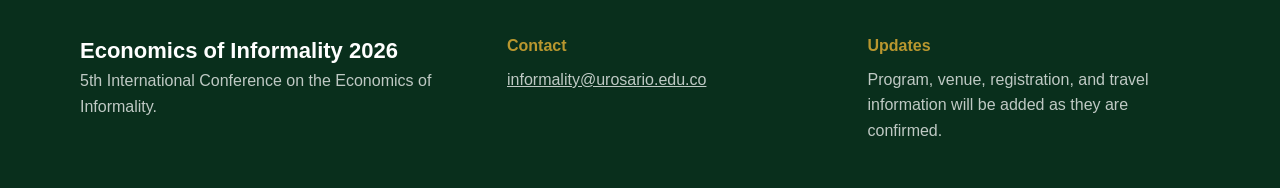
==== commit f0e269b4: "Add Wendy Cunningham keynote speaker" ====
--- a/index.html
+++ b/index.html
@@ -141,11 +141,19 @@
         </div>
         <div class="speaker-grid">
           <article class="speaker-card">
+            <img src="assets/wendy-cunningham.webp" alt="Wendy Cunningham">
+            <div>
+              <h3>Wendy Cunningham</h3>
+              <p class="role">World Bank</p>
+              <p>Wendy Cunningham is a Lead Economist in the World Bank's Human Capital Project, where she leads work on demographics for economic development. Her research and operational work focuses on jobs, labor markets, youth development, socio-emotional skills, and gender.</p>
+            </div>
+          </article>
+          <article class="speaker-card">
             <img src="assets/gary-fields.jpg" alt="Professor Gary Fields">
             <div>
               <h3>Gary Fields</h3>
               <p class="role">Cornell University</p>
-              <p>Professor Fields is internationally recognized for pioneering contributions to labor economics, development economics, and the study of labor markets in developing countries. His work on labor market segmentation, informal employment, and poverty dynamics has shaped both academic research and public policy.</p>
+              <p>Professor Fields is internationally recognized for pioneering contributions to labor economics, development economics, and the study of labor markets in developing countries. His work on informal employment, labor market segmentation, and poverty dynamics has shaped research and policy.</p>
             </div>
           </article>
           <article class="speaker-card">
--- a/styles.css
+++ b/styles.css
@@ -340,14 +340,16 @@
 
 .speaker-grid {
   display: grid;
-  grid-template-columns: repeat(2, 1fr);
+  grid-template-columns: repeat(3, minmax(0, 1fr));
   gap: 18px;
+  align-items: stretch;
 }
 
 .speaker-card {
   display: grid;
-  grid-template-columns: 220px minmax(0, 1fr);
-  gap: 24px;
+  grid-template-columns: 1fr;
+  grid-template-rows: auto 1fr;
+  gap: 18px;
   align-items: start;
   padding: 22px;
   border: 1px solid rgba(255, 255, 255, 0.18);
@@ -357,8 +359,9 @@
 
 .speaker-card img {
   width: 100%;
-  aspect-ratio: 1;
+  aspect-ratio: 4 / 3;
   object-fit: cover;
+  object-position: center top;
   border-radius: 8px;
   border: 1px solid rgba(255, 255, 255, 0.24);
 }
@@ -366,14 +369,15 @@
 .speaker-card h3 {
   margin: 0;
   color: var(--white);
-  font-size: 26px;
+  font-size: 25px;
   line-height: 1.12;
 }
 
 .speaker-card p {
   margin: 0 0 18px;
   color: rgba(255, 255, 255, 0.78);
-  font-size: 16px;
+  font-size: 15px;
+  line-height: 1.55;
 }
 
 .speaker-card p:last-child {
@@ -559,10 +563,13 @@
   .notice-grid,
   .date-grid,
   .topic-grid,
-  .speaker-grid,
   .committee-grid,
   .chair-grid {
     grid-template-columns: repeat(2, 1fr);
+  }
+
+  .speaker-grid {
+    grid-template-columns: 1fr;
   }
 }
 
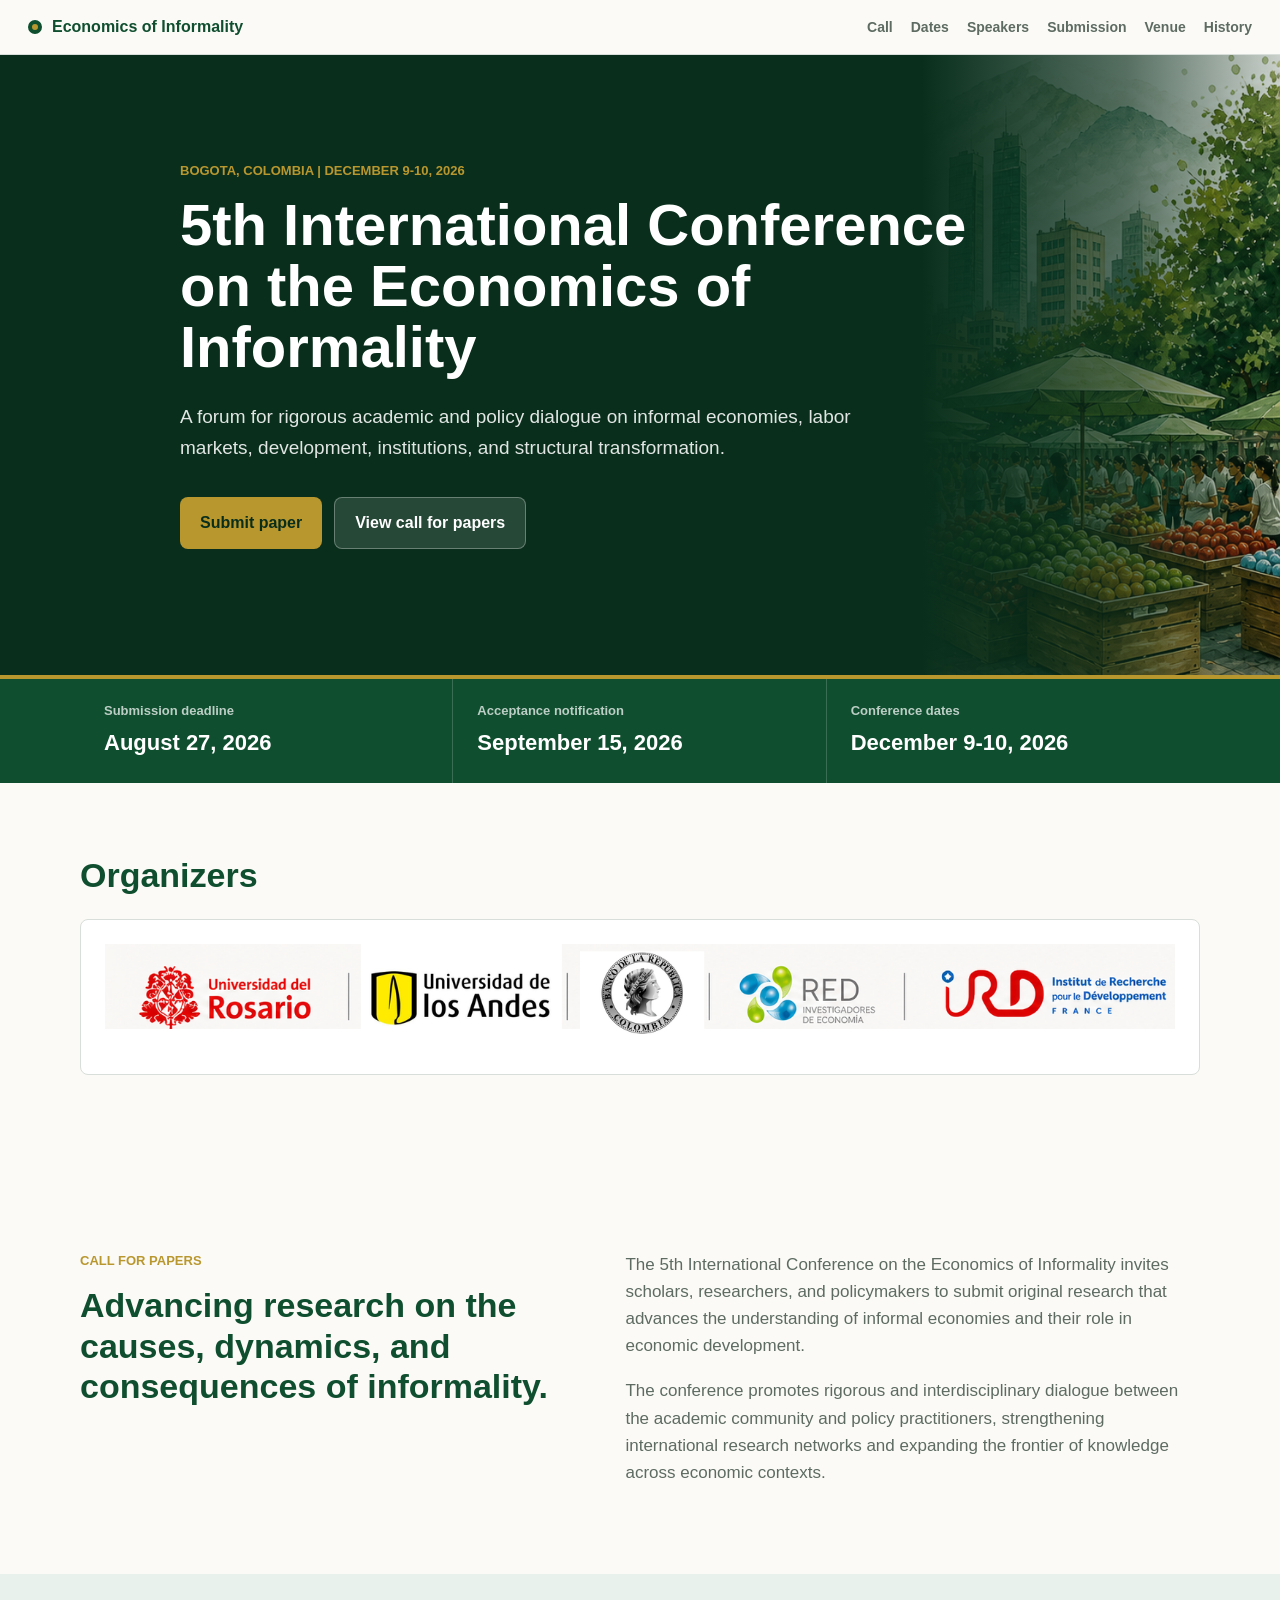
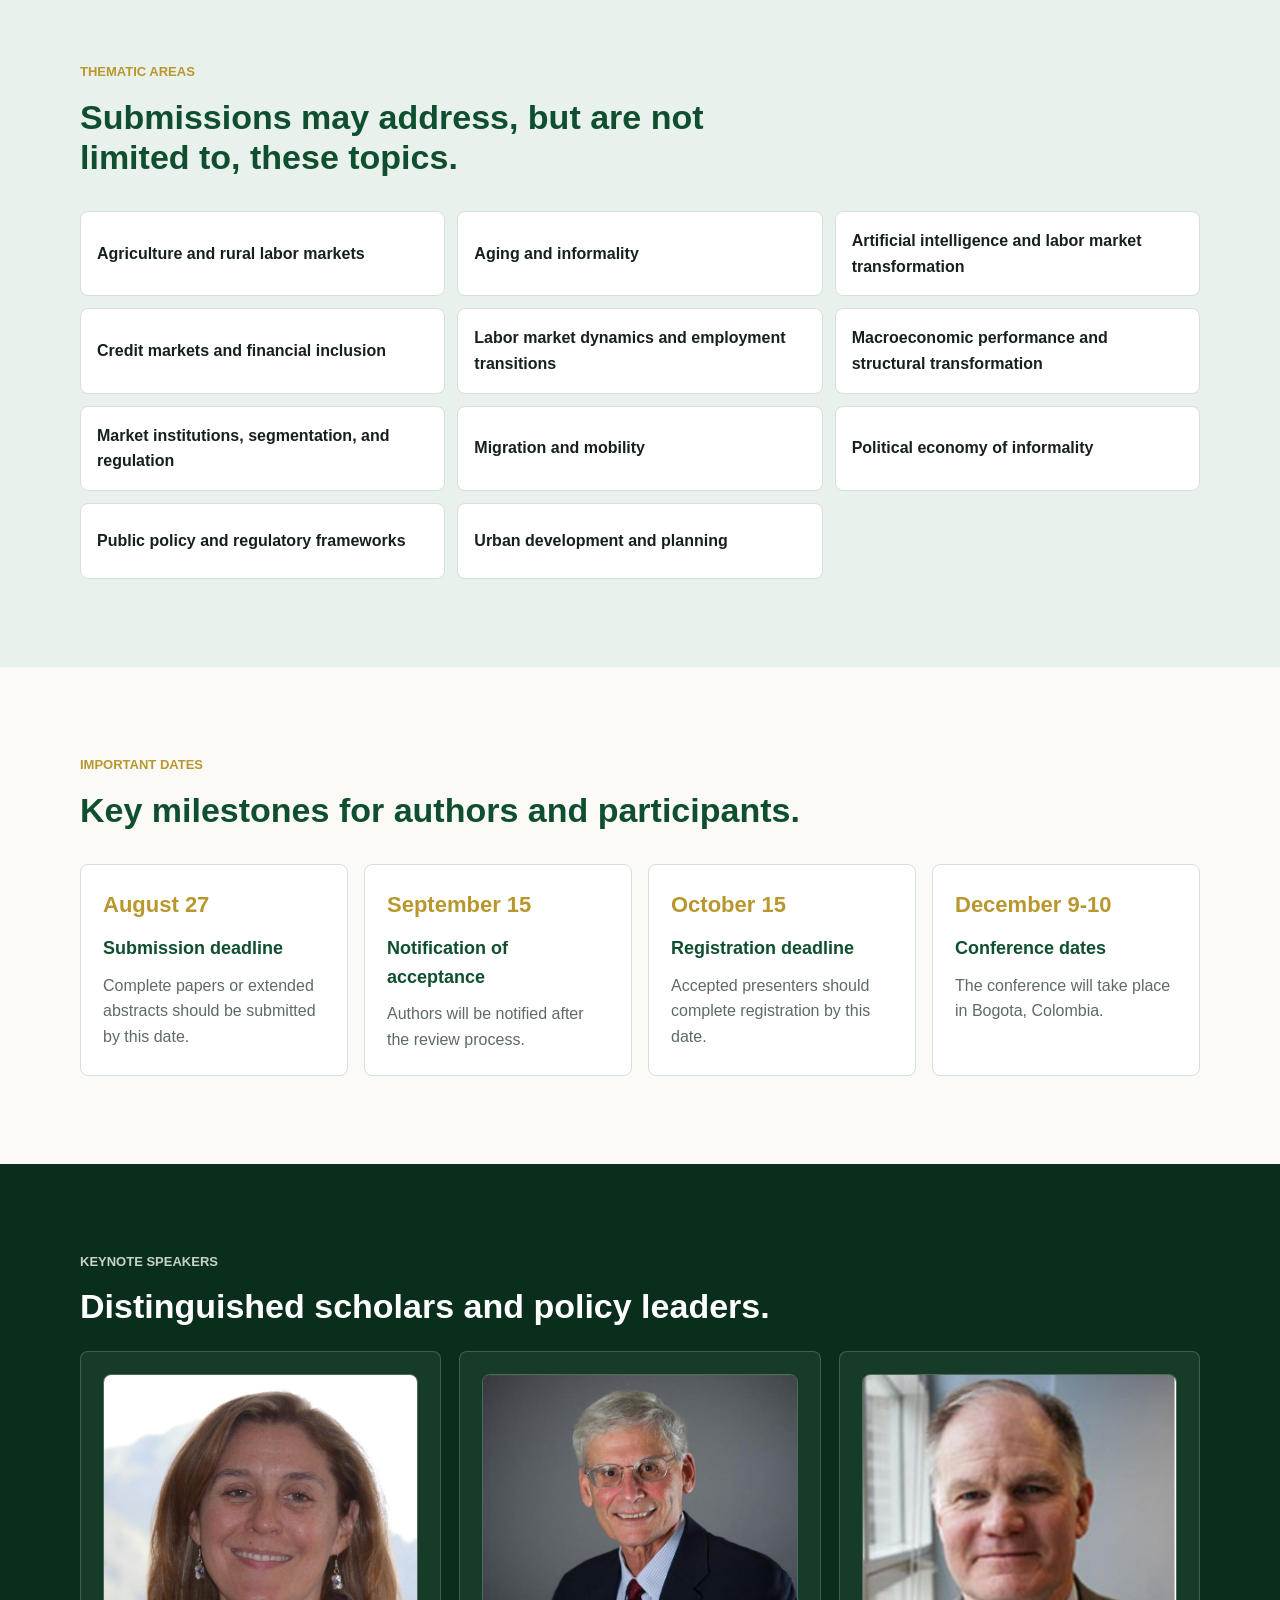
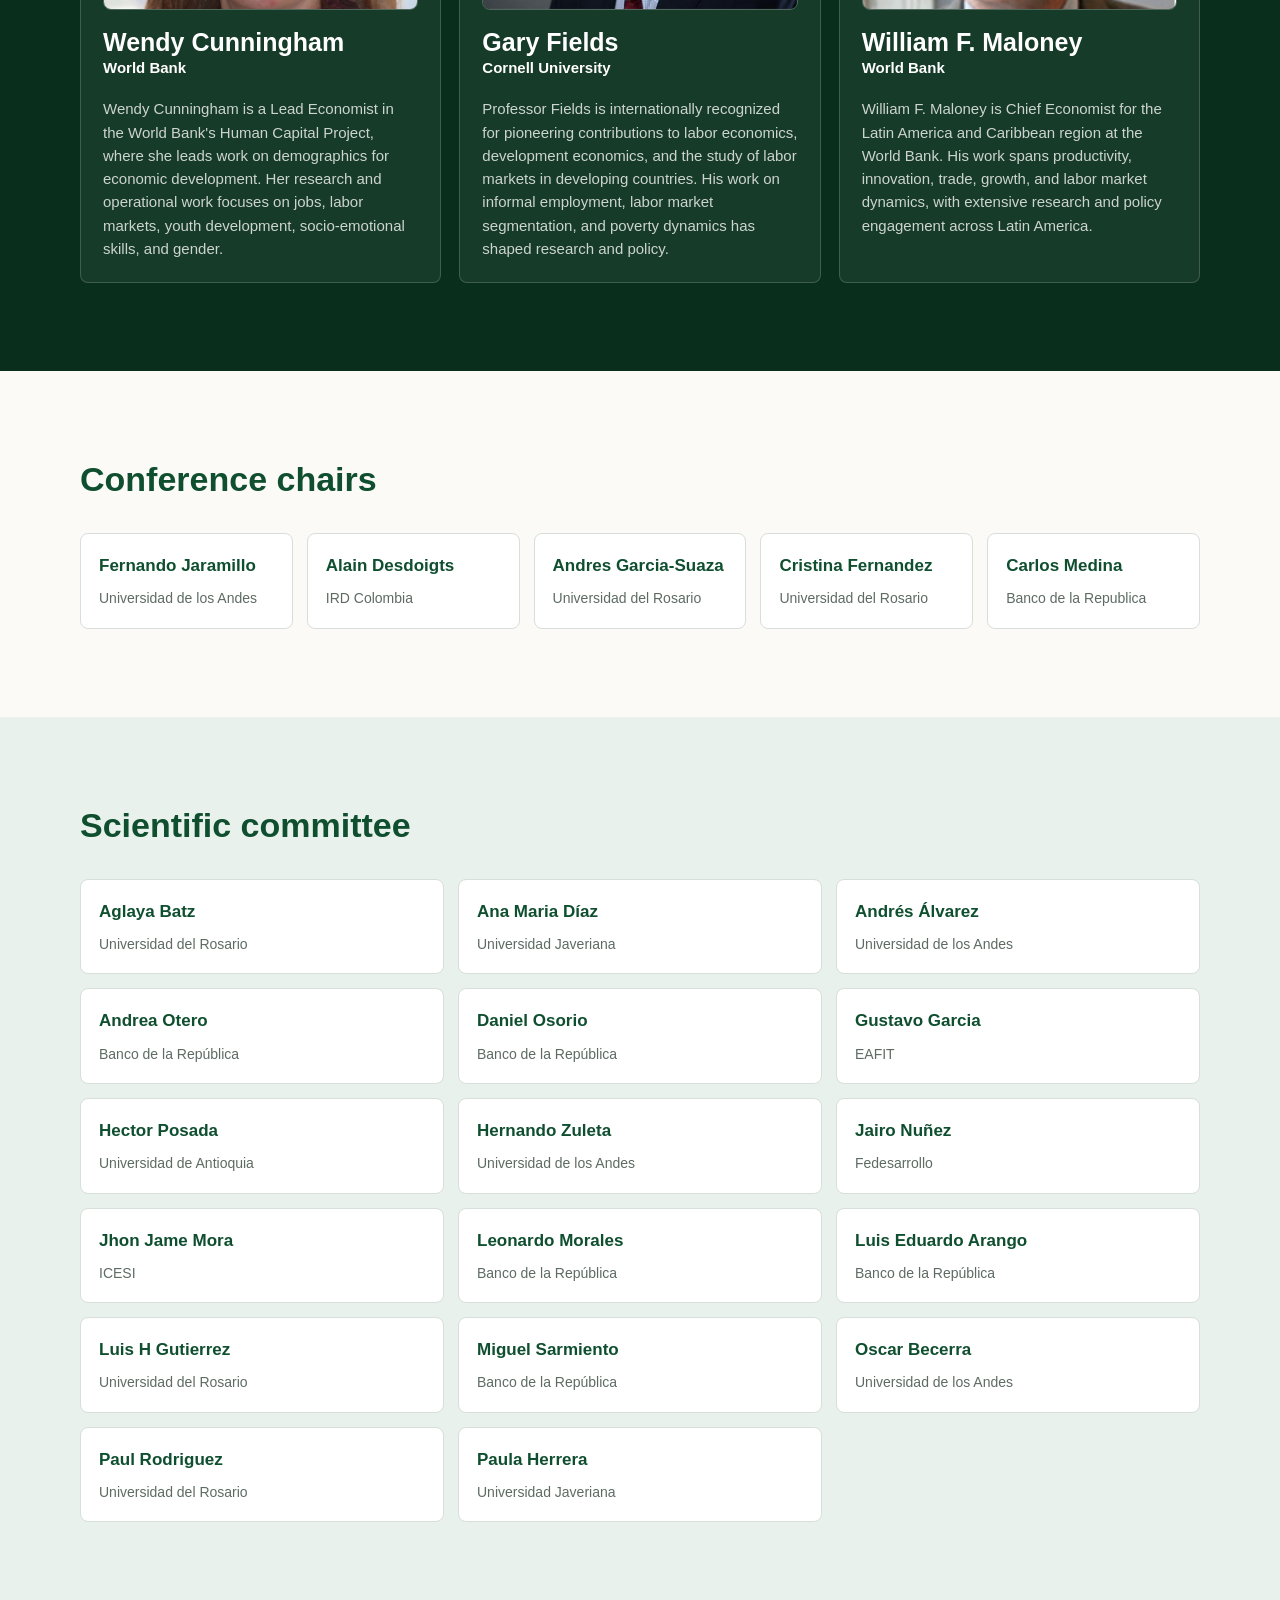
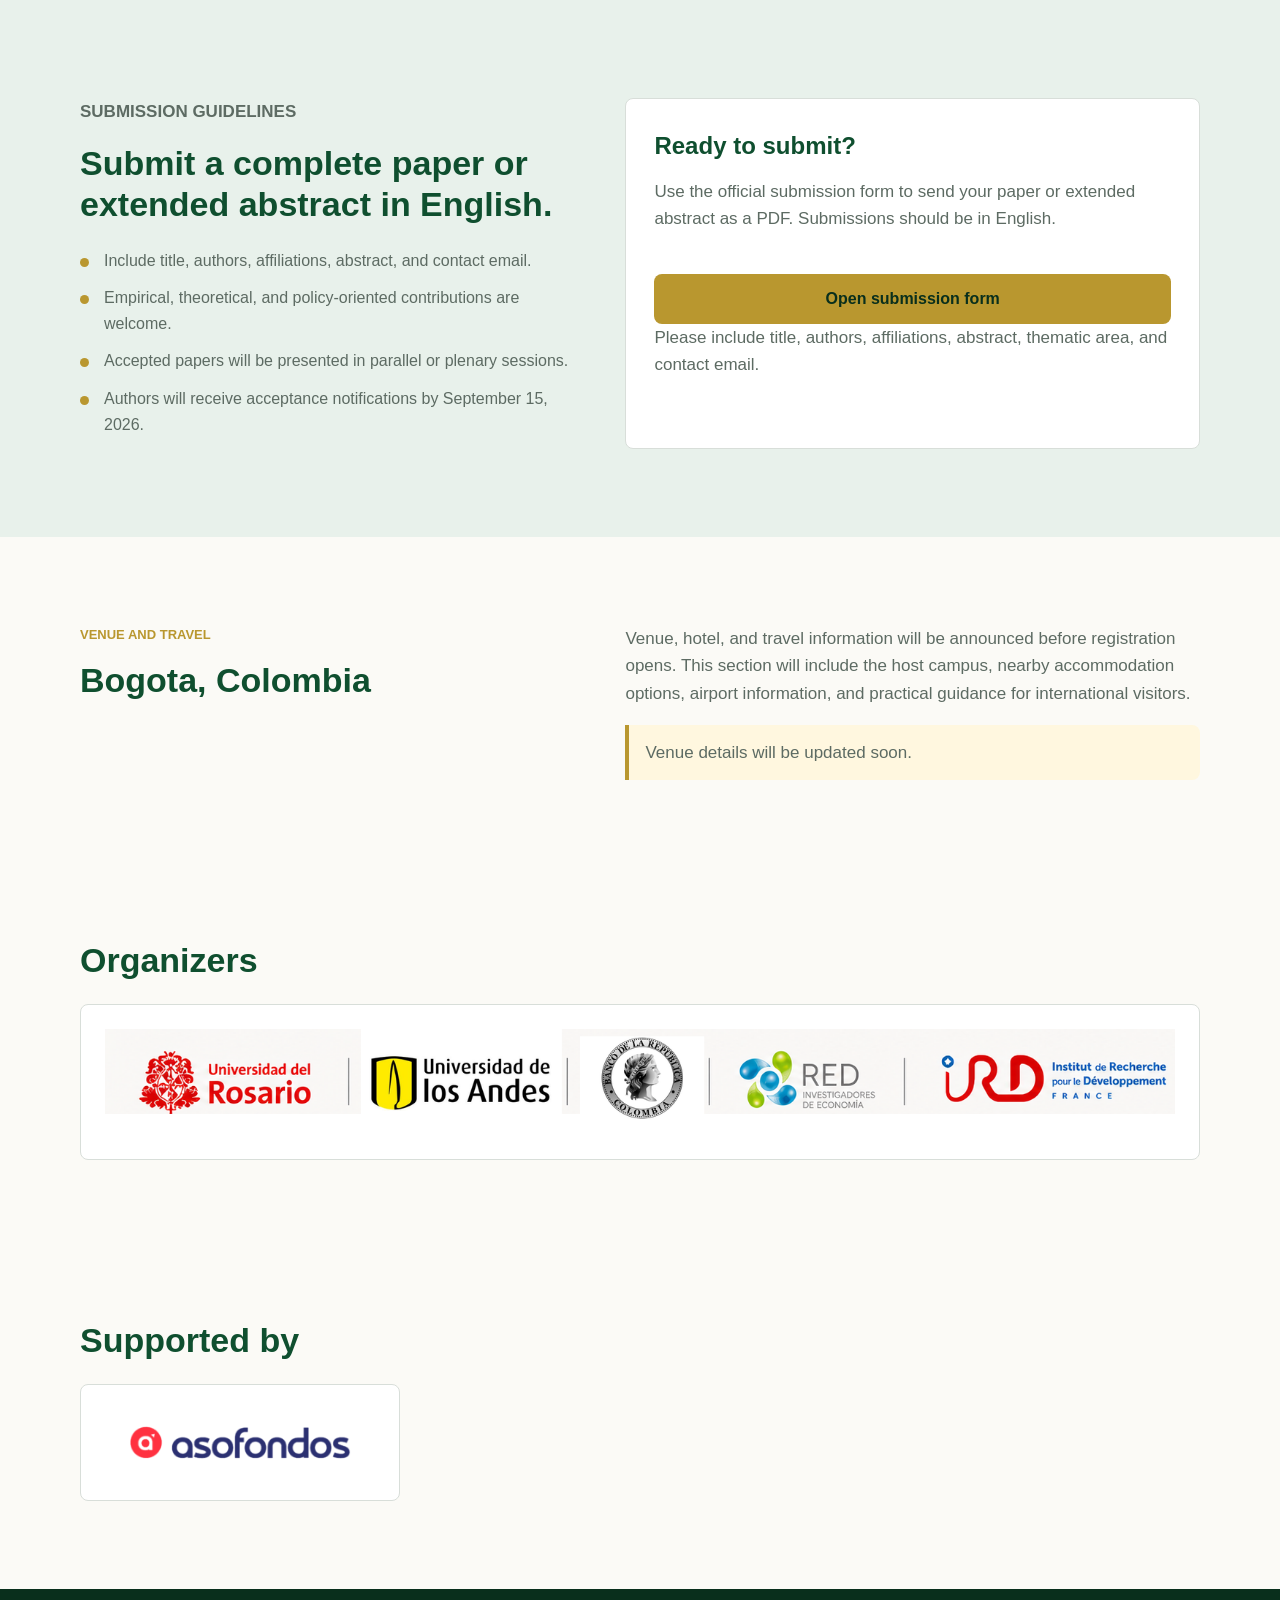
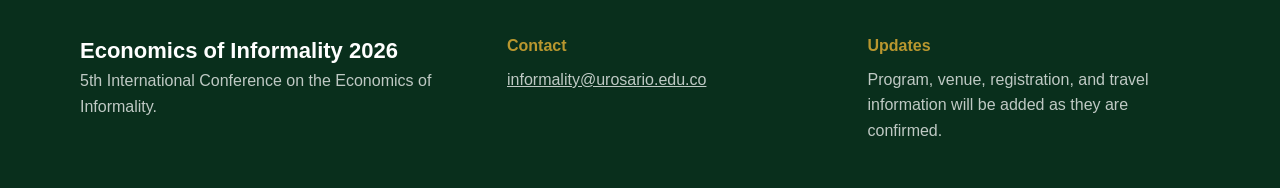
==== commit 15aff7fd: "Add previous conferences page" ====
--- a/index.html
+++ b/index.html
@@ -4,9 +4,9 @@
   <meta charset="utf-8">
   <meta name="viewport" content="width=device-width, initial-scale=1">
   <title>5th International Conference on the Economics of Informality</title>
-  <meta name="description" content="The 5th International Conference on the Economics of Informality will take place in Bogota, Colombia, on December 9-10, 2026. Submissions are open until August 20, 2026.">
+  <meta name="description" content="The 5th International Conference on the Economics of Informality will take place in Bogota, Colombia, on December 9-10, 2026. Submissions are open until August 27, 2026.">
   <meta property="og:title" content="5th International Conference on the Economics of Informality">
-  <meta property="og:description" content="Bogota, Colombia | December 9-10, 2026 | Submission deadline: August 20, 2026.">
+  <meta property="og:description" content="Bogota, Colombia | December 9-10, 2026 | Submission deadline: August 27, 2026.">
   <meta property="og:type" content="website">
   <meta property="og:image" content="assets/conference-hero.png">
   <link rel="stylesheet" href="styles.css">
@@ -23,6 +23,7 @@
       <a href="#keynote">Speakers</a>
       <a href="#submission">Submission</a>
       <a href="#venue">Venue</a>
+      <a href="previous-conferences.html">History</a>
     </nav>
   </header>
 
@@ -45,7 +46,7 @@
       <div class="container notice-grid">
         <div>
           <strong>Submission deadline</strong>
-          <span>August 20, 2026</span>
+          <span>August 27, 2026</span>
         </div>
         <div>
           <strong>Acceptance notification</strong>
@@ -110,7 +111,7 @@
         </div>
         <div class="date-grid">
           <article class="date-card">
-            <span>August 20</span>
+            <span>August 27</span>
             <h3>Submission deadline</h3>
             <p>Complete papers or extended abstracts should be submitted by this date.</p>
           </article>
